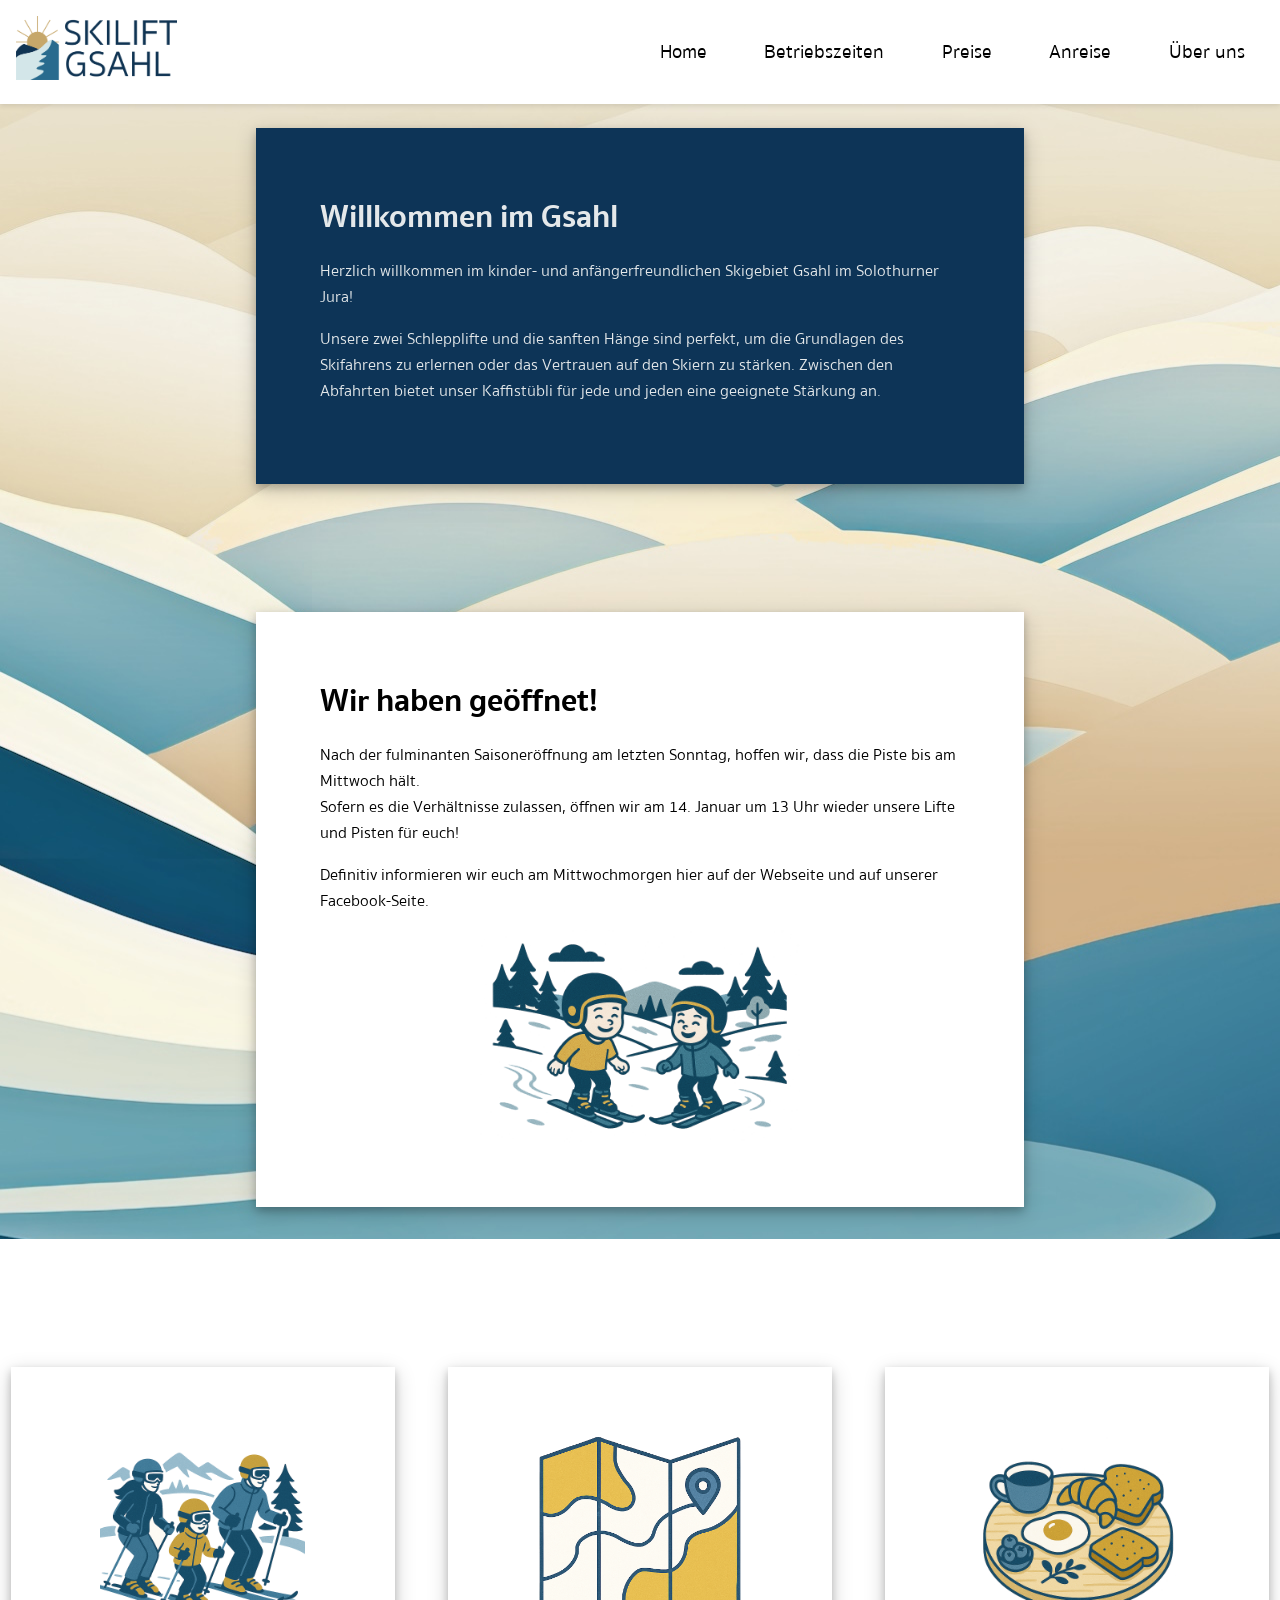
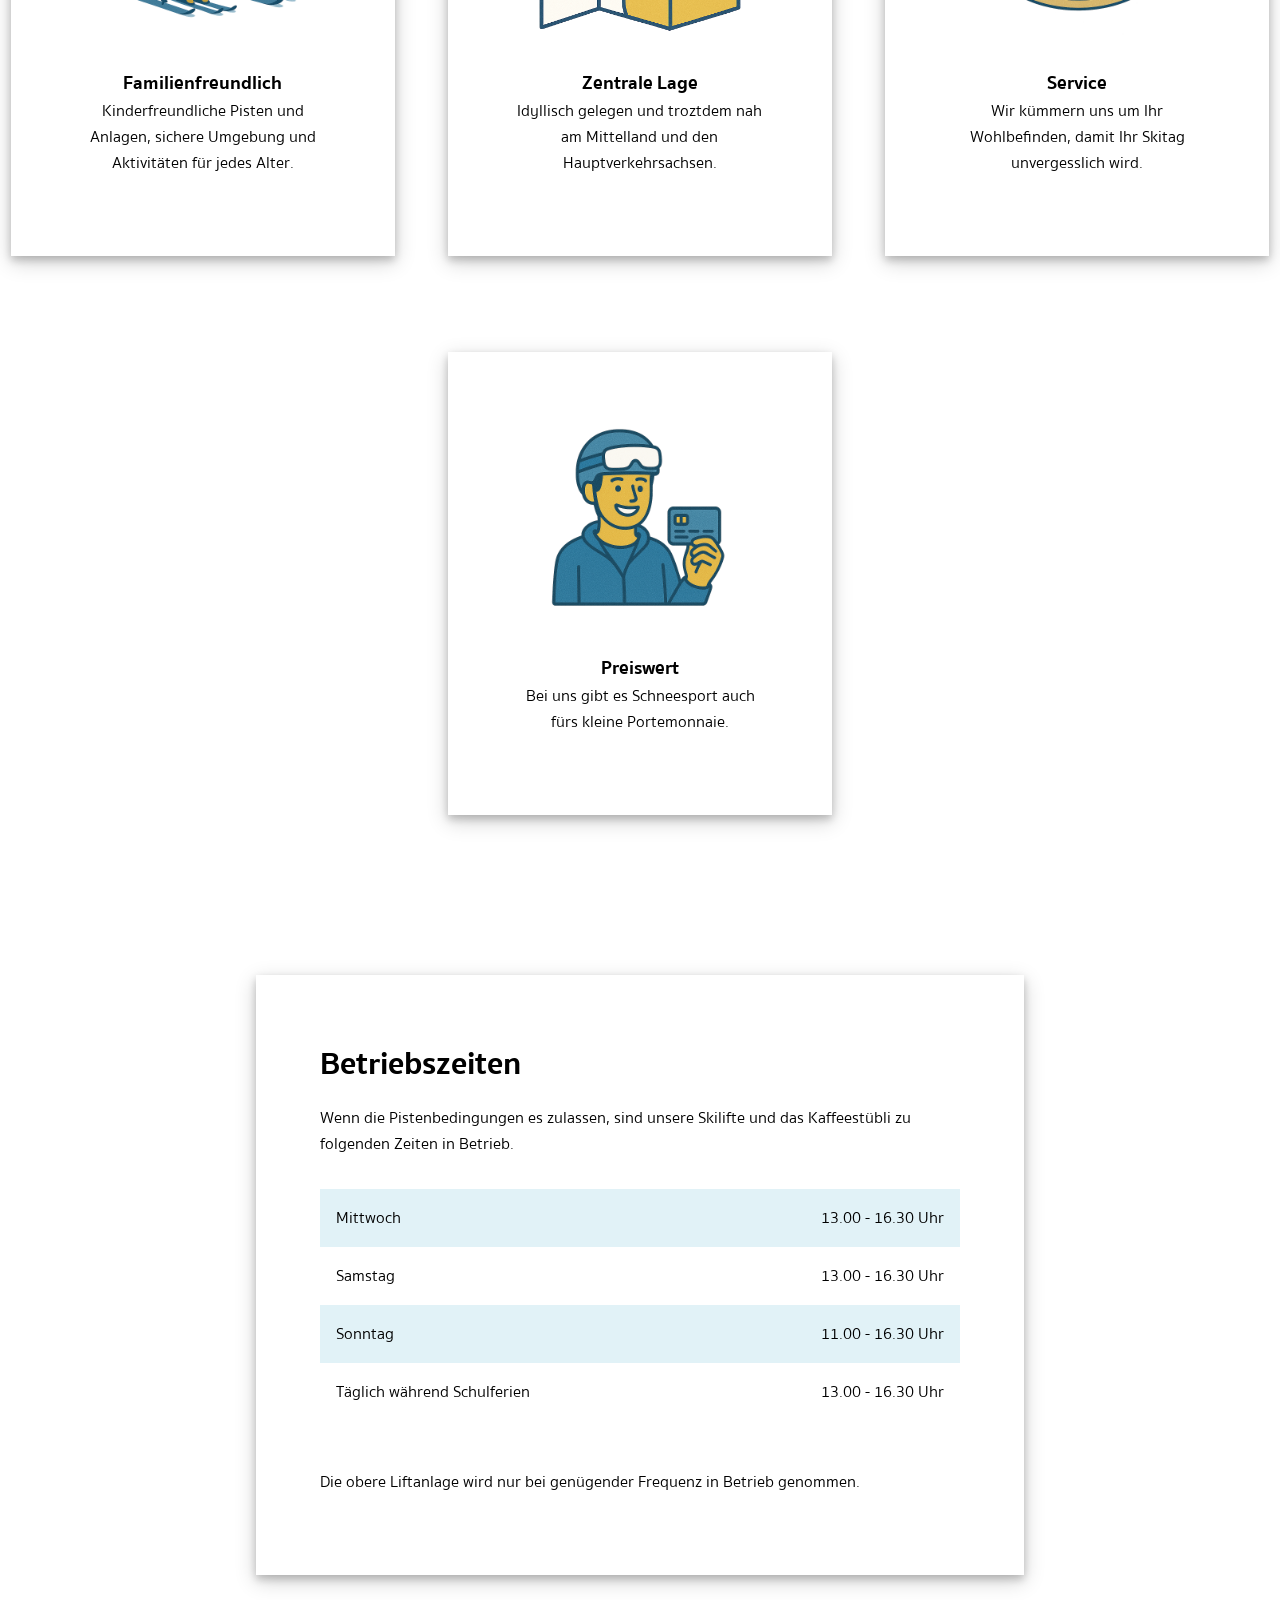
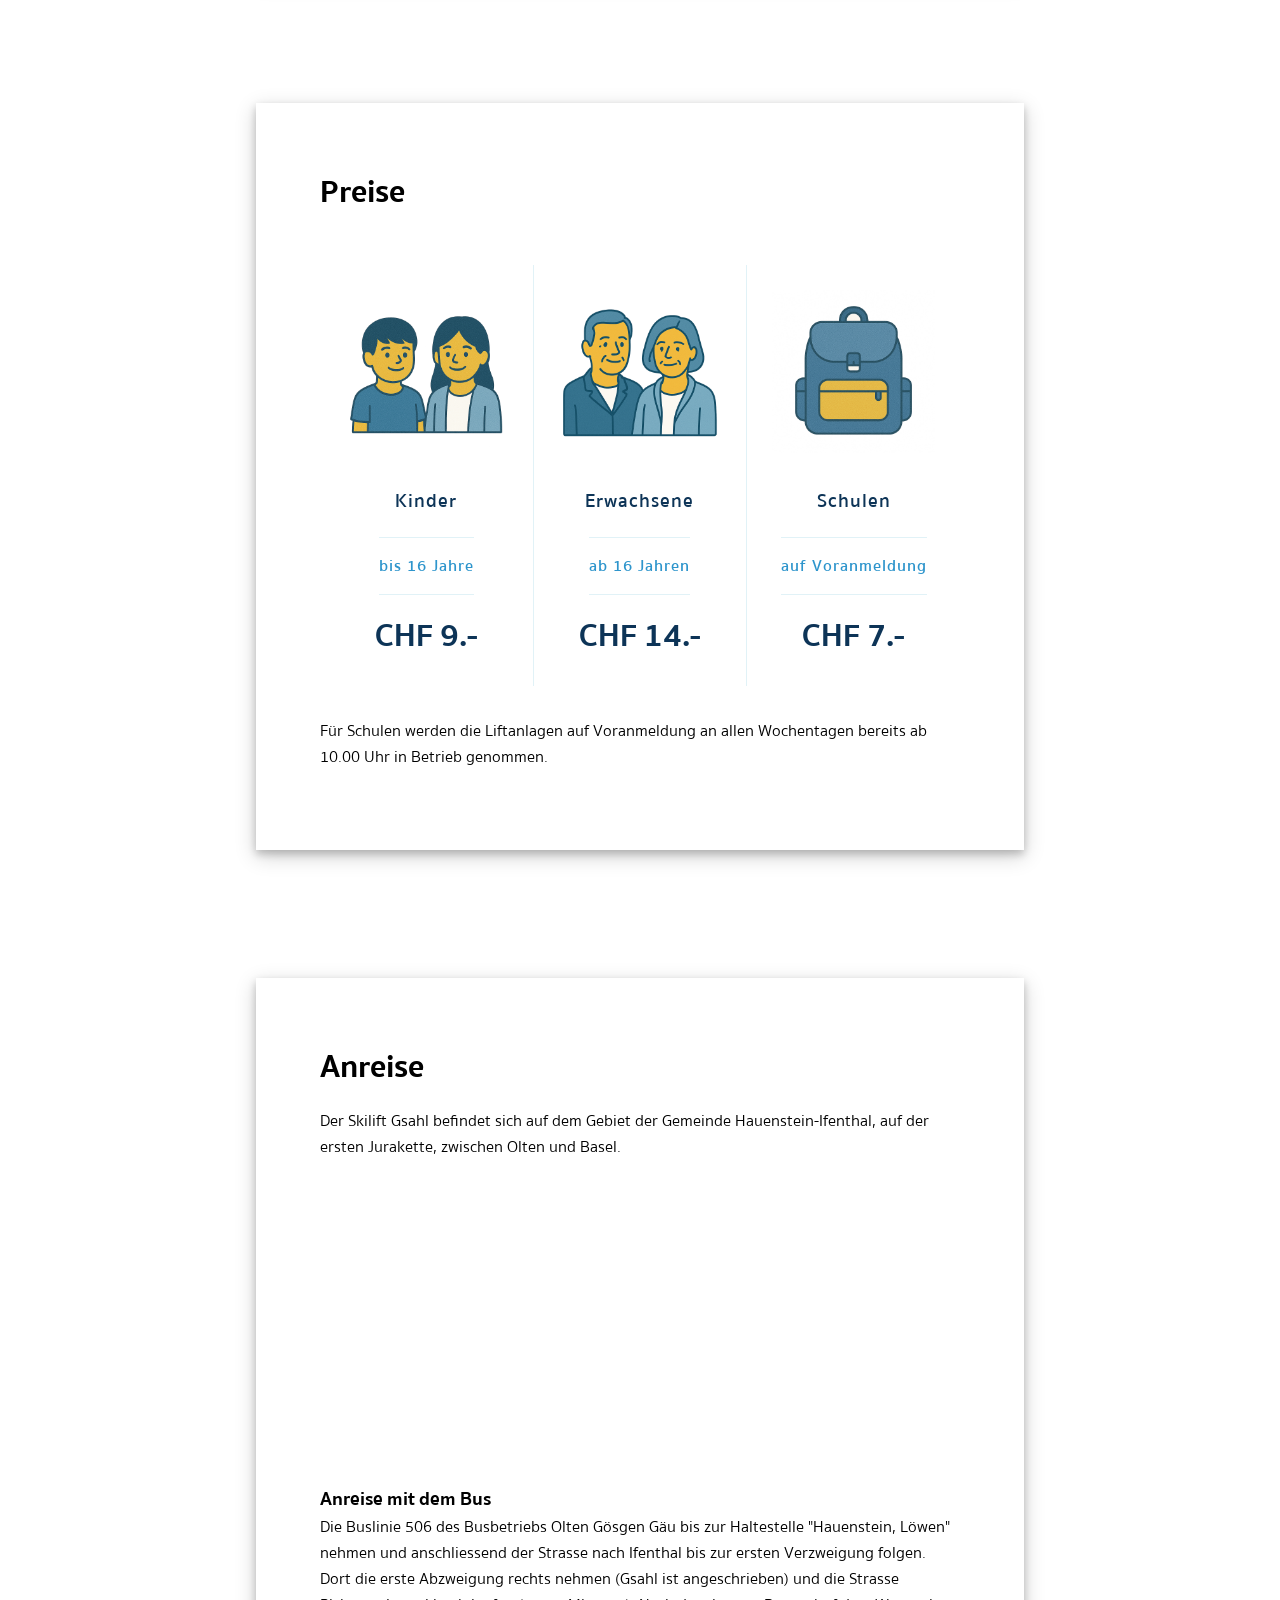
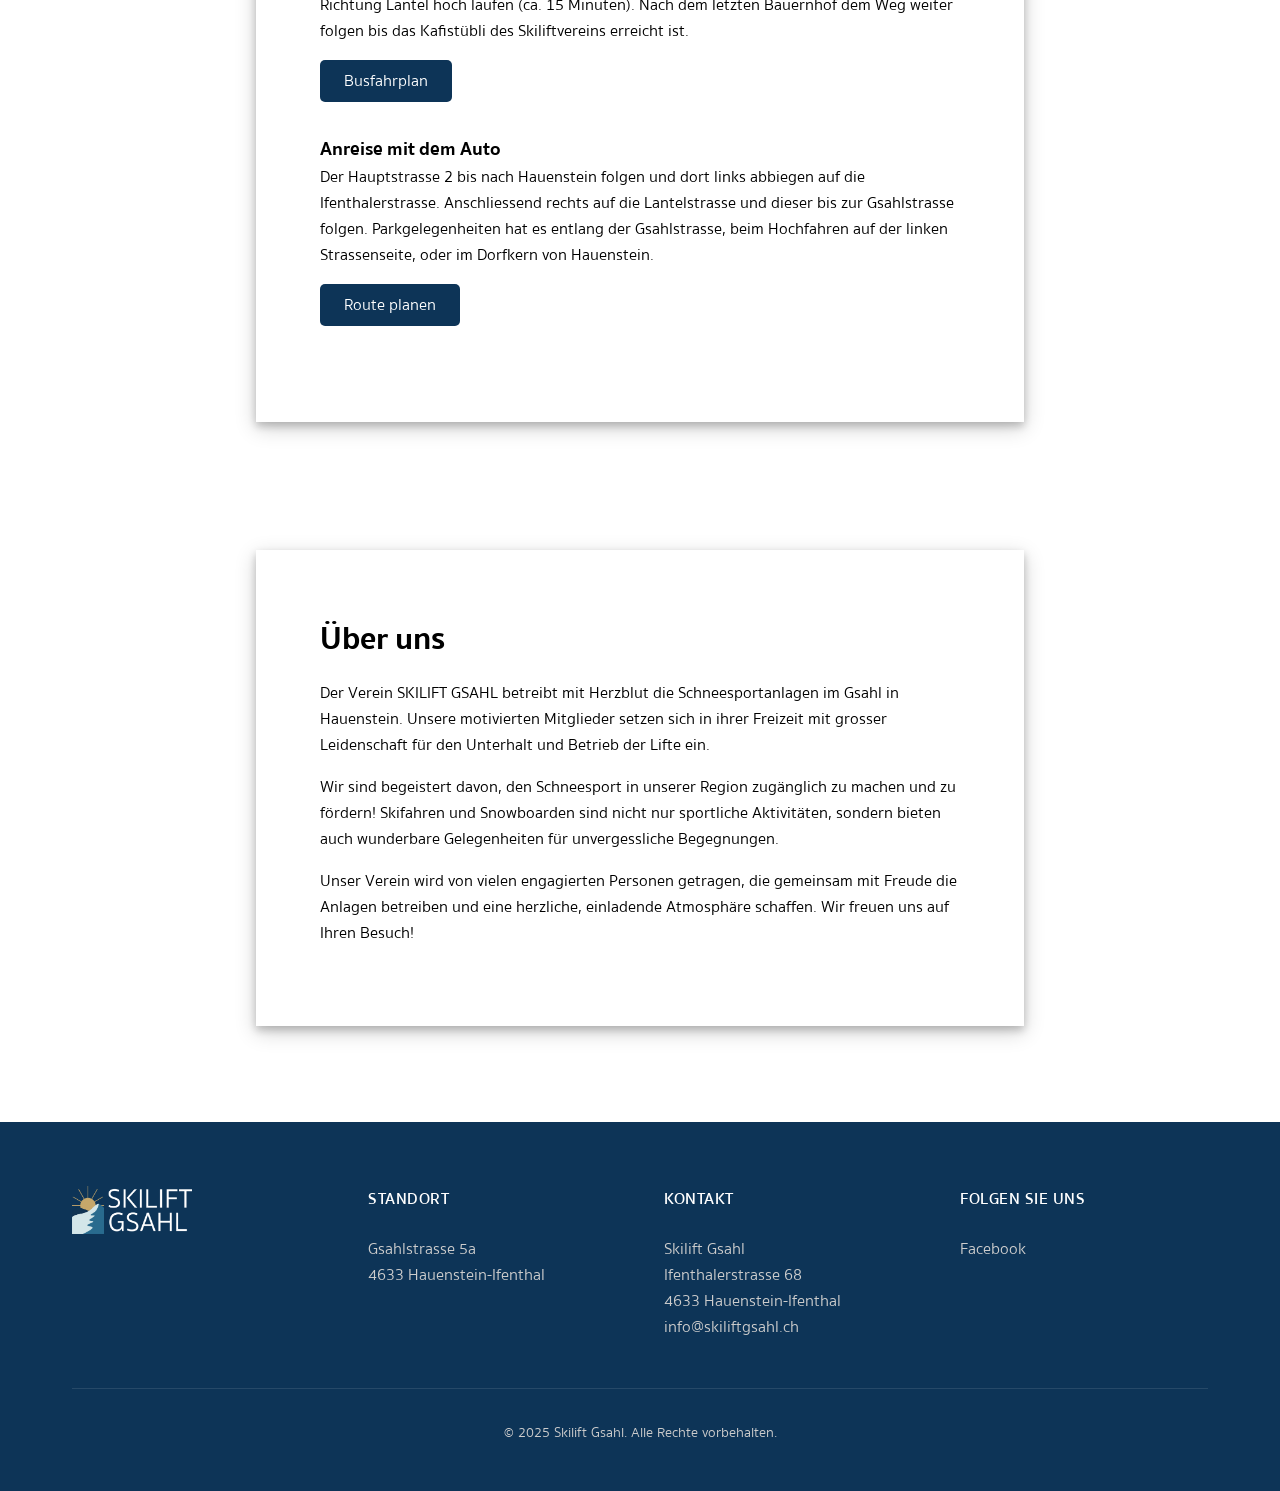
==== index.html @ c25189d0 "Geöffnet am 14.1.2026" ====
<!DOCTYPE html>
<html lang="de">

<head>
    <title>Skilift Gsahl Hauenstein-Ifenthal</title>
    <meta name="description"
        content="Familienfreundliches Skigebiet Skilift Gsahl: Winterspass in der Nähe von Mittelland und Olten. Pisten für Gross & Klein.">
    <meta charset="UTF-8">
    <meta name="viewport" content="width=device-width, initial-scale=1">
    <link rel="stylesheet" href="css/styles.css">
    <link rel="stylesheet" href="font/sukhumvitset/stylesheet.css">

    <link rel="apple-touch-icon" sizes="180x180" href="img/apple-touch-icon.png">
    <link rel="icon" type="image/png" sizes="32x32" href="img/favicon-32x32.png">
    <link rel="icon" type="image/png" sizes="16x16" href="img/favicon-16x16.png">
    <link rel="manifest" href="site.webmanifest">

    <link rel="canonical" href="https://skiliftgsahl.ch">
</head>

<body>

    <nav class="navigation">
        <div class="nav-logo">
            <a href="#" title="Skilift Gsahl">
                <img src="img/logo-skilift.png" class="logo" alt="Logo des Skilift Gsahl">
            </a>
        </div>
        <div class="nav-links">
            <input id="nav-toggle-input" type="checkbox">
            <label for="nav-toggle-input">☰</label>
            <ul>
                <li><a href="#">Home</a></li>
                <li><a href="#betriebszeiten">Betriebszeiten</a></li>
                <li><a href="#preise">Preise</a></li>
                <li><a href="#anreise">Anreise</a></li>
                <li><a href="#ueber-uns">Über uns</a></li>
            </ul>
        </div>
    </nav>

    <main>
        <section class="with-background">
            <h1 class="invisible">
                Informationen zum Betrieb der Pisten und der Schlepplifte im Gsahl, Hauenstein durch
                den Verein SKILIFT GSAHL
            </h1>
            <article class="dark">
                <header>
                    <h2 class="very-large">Willkommen im Gsahl</h2>
                    <p>
                        Herzlich willkommen im kinder- und anfängerfreundlichen Skigebiet Gsahl im Solothurner Jura!
                    </p>
                    <p>
                        Unsere zwei Schlepplifte und die sanften Hänge sind perfekt, um die Grundlagen des
                        Skifahrens zu erlernen oder das Vertrauen auf den Skiern zu stärken. Zwischen den Abfahrten
                        bietet unser Kaffistübli für jede und jeden eine geeignete Stärkung an.
                    </p>
                </header>
            </article>

            <article>
                <header>
                    <h2>Wir haben geöffnet!</h2>
                    <p>
                        Nach der fulminanten Saisoneröffnung am letzten Sonntag, hoffen wir, dass die Piste bis am
                        Mittwoch hält. <br />
                        Sofern es die Verhältnisse zulassen, öffnen wir am 14. Januar um 13 Uhr wieder unsere Lifte und
                        Pisten für euch!
                    </p>
                    <p>
                        Definitiv informieren wir euch am Mittwochmorgen hier auf der Webseite und auf unserer
                        Facebook-Seite.
                    </p>
                </header>
                <img class="default-image" src="img/snow-full.png" alt="Es hat zu wenig Schnee">
            </article>

        </section>
        <section class="section-card">
            <h2 class="invisible">Unsere Vorzüge</h2>

            <article class="article-card">
                <header>
                    <img class="card-image" src="img/family.png" alt="Familie in Skiausrüstung">
                    <h3>Familienfreundlich</h3>
                    <p>
                        Kinderfreundliche Pisten und Anlagen, sichere Umgebung und Aktivitäten für jedes Alter.
                    </p>
                </header>
            </article>

            <article class="article-card">
                <header>
                    <img class="card-image" src="img/location.png" alt="Eine abstrakte Karte">
                    <h3>Zentrale Lage</h3>
                    <p>
                        Idyllisch gelegen und troztdem nah am Mittelland und den Hauptverkehrsachsen.
                    </p>
                </header>
            </article>

            <article class="article-card">
                <header>
                    <img class="card-image" src="img/service.png" alt="Eine Zwischenmahlzeit">
                    <h3>Service</h3>
                    <p>
                        Wir kümmern uns um Ihr Wohlbefinden, damit Ihr Skitag unvergesslich wird.
                    </p>
                </header>
            </article>

            <article class="article-card">
                <header>
                    <img class="card-image" src="img/affordable.png" alt="Person mit einer Krditkarte">
                    <h3>Preiswert</h3>
                    <p>
                        Bei uns gibt es Schneesport auch fürs kleine Portemonnaie.
                    </p>
                </header>
            </article>

        </section>
        <section>
            <h2 class="invisible">Informationen für Gäste</h2>
            <article id="betriebszeiten">
                <header>
                    <h2>Betriebszeiten</h2>
                    <p>
                        Wenn die Pistenbedingungen es zulassen, sind unsere Skilifte und das Kaffeestübli zu folgenden
                        Zeiten in Betrieb.
                    </p>
                </header>
                <table>
                    <tbody>
                        <tr>
                            <td>Mittwoch</td>
                            <td>13.00 - 16.30 Uhr</td>
                        </tr>
                        <tr>
                            <td>Samstag</td>
                            <td>13.00 - 16.30 Uhr</td>
                        </tr>
                        <tr>
                            <td>Sonntag</td>
                            <td>11.00 - 16.30 Uhr</td>
                        </tr>
                        <tr>
                            <td>Täglich während Schulferien</td>
                            <td>13.00 - 16.30 Uhr</td>
                        </tr>
                    </tbody>
                </table>
                <p>
                    Die obere Liftanlage wird nur bei genügender Frequenz in Betrieb genommen.
                </p>
            </article>

            <article id="preise">
                <header>
                    <h2>Preise</h2>
                </header>
                <div class="pricing-table">

                    <div class="pricing-plan">
                        <img src="img/children.png" alt="Kinder" class="pricing-img">
                        <h3 class="pricing-header">Kinder</h3>
                        <span class="pricing-features">bis 16 Jahre</span>
                        <span class="pricing-price">CHF 9.-</span>
                    </div>

                    <div class="pricing-plan">
                        <img src="img/adults.png" alt="Erwachsene" class="pricing-img">
                        <h3 class="pricing-header">Erwachsene</h3>
                        <span class="pricing-features">ab 16 Jahren</span>
                        <span class="pricing-price">CHF 14.-</span>
                    </div>


                    <div class="pricing-plan">
                        <img src="img/school.png" alt="Eine Schultasche" class="pricing-img">
                        <h3 class="pricing-header">Schulen</h3>
                        <span class="pricing-features">auf Voranmeldung</span>
                        <span class="pricing-price">CHF 7.-</span>
                    </div>

                </div>

                <p>
                    Für Schulen werden die Liftanlagen auf Voranmeldung an allen Wochentagen bereits ab 10.00 Uhr in
                    Betrieb genommen.
                </p>

            </article>

            <article id="anreise">
                <header>
                    <h2>Anreise</h2>
                </header>
                <p>
                    Der Skilift Gsahl befindet sich auf dem Gebiet der Gemeinde Hauenstein-Ifenthal, auf der ersten
                    Jurakette, zwischen Olten und Basel.
                </p>
                <iframe
                    src="https://map.geo.admin.ch/embed.html?topic=swisstopo&amp;lang=de&amp;bgLayer=voidLayer&amp;zoom=10.966222982778431&amp;layers=ch.swisstopo.landeskarte-farbe-10,ch.swisstopo.landeskarte-grau-10,ch.swisstopo.pixelkarte-farbe-pk25.noscale,ch.swisstopo.pixelkarte-farbe-pk50.noscale,ch.swisstopo.pixelkarte-farbe-pk100.noscale,ch.swisstopo.pixelkarte-farbe-pk200.noscale,ch.swisstopo.pixelkarte-farbe-pk500.noscale,ch.swisstopo.pixelkarte-farbe-pk1000.noscale,KML%7C%7Chttps:%2F%2Fpublic.geo.admin.ch%2Fapi%2Fkml%2Ffiles%2Fp3KKn5O-TVqMNj5zvmGKLA&amp;layers_visibility=true,false,false,false,false,false,false,false,true&amp;catalogNodes=1396,1397&amp;E=2631636.92&amp;N=1247628.74"
                    class="map">
                </iframe>
                <h3>Anreise mit dem Bus</h3>
                <p>
                    Die Buslinie 506 des Busbetriebs Olten Gösgen Gäu bis zur Haltestelle "Hauenstein, Löwen" nehmen und
                    anschliessend der Strasse nach Ifenthal bis zur ersten Verzweigung folgen. Dort die erste Abzweigung
                    rechts nehmen (Gsahl ist angeschrieben) und die Strasse Richtung Lantel hoch laufen (ca. 15
                    Minuten). Nach dem letzten Bauernhof dem Weg weiter folgen bis das Kafistübli des Skiliftvereins
                    erreicht ist.
                </p>
                <a href="https://www.sbb.ch/de/kaufen/pages/fahrplan/fahrplan.xhtml?nach=4633+Hauenstein-Ifenthal+Gsahlstrasse+4"
                    class="button-link" target="_blank">
                    Busfahrplan
                </a>

                <h3>Anreise mit dem Auto </h3>
                <p>
                    Der Hauptstrasse 2 bis nach Hauenstein folgen und dort links abbiegen auf die Ifenthalerstrasse.
                    Anschliessend rechts auf die Lantelstrasse und dieser bis zur Gsahlstrasse folgen. Parkgelegenheiten
                    hat es entlang der Gsahlstrasse, beim Hochfahren auf der linken Strassenseite, oder im Dorfkern von
                    Hauenstein.
                </p>
                <a href="https://maps.app.goo.gl/jgj77Mjk9SDiYw5w7" class="button-link" target="_blank">
                    Route planen
                </a>
            </article>

            <article id="ueber-uns">
                <header>
                    <h2>Über uns</h2>
                </header>
                <p>
                    Der Verein SKILIFT GSAHL betreibt mit Herzblut die Schneesportanlagen im Gsahl in Hauenstein.
                    Unsere motivierten Mitglieder setzen sich in ihrer Freizeit mit grosser Leidenschaft für den
                    Unterhalt und Betrieb der Lifte ein.
                </p>
                <p>
                    Wir sind begeistert davon, den Schneesport in unserer Region zugänglich zu machen und zu fördern!
                    Skifahren und Snowboarden sind nicht nur sportliche Aktivitäten, sondern bieten auch wunderbare
                    Gelegenheiten für unvergessliche Begegnungen.
                </p>
                <p>
                    Unser Verein wird von vielen engagierten Personen getragen, die gemeinsam mit Freude die Anlagen
                    betreiben und eine herzliche, einladende Atmosphäre schaffen. Wir freuen uns auf Ihren Besuch!
                </p>
            </article>
        </section>
    </main>

    <footer>
        <div class="footer-container">
            <div class="footer-top">
                <div class="footer-column">
                    <img src="img/logo-skilift-white.png" class="footer-logo" alt="Logo Skilift Gsahl">
                </div>
                <div class="footer-column">
                    <h3>Standort</h3>
                    <p>
                        Gsahlstrasse 5a<br />
                        4633 Hauenstein-Ifenthal
                    </p>
                </div>
                <div class="footer-column">
                    <h3>Kontakt</h3>
                    <p>
                        Skilift Gsahl<br />
                        Ifenthalerstrasse 68<br />
                        4633 Hauenstein-Ifenthal<br />
                        <a href="mailto:info@skiliftgsahl.ch">info@skiliftgsahl.ch</a>
                    </p>
                </div>
                <div class="footer-column">
                    <h3>Folgen Sie uns</h3>
                    <p>
                        <a href="https://www.facebook.com/skilift.gsahl" target="_blank" rel="noopener">Facebook</a>
                    </p>
                </div>
            </div>
            <div class="footer-bottom">
                <p>&copy; 2025 Skilift Gsahl. Alle Rechte vorbehalten.</p>
            </div>
        </div>
    </footer>

</body>

</html>
---- css/styles.css ----
* {
  margin: 0;
  padding: 0;
  box-sizing: border-box;
}

body {
  font-family: "Sukhumvit Set", Verdana, sans-serif;
}

.content {
  max-width: 1000px;
  margin: 0 auto;
  padding: 2em;
  text-align: center;
}

h2 {
  font-size: 2em;
  padding-bottom: 0.5em;
}

p {
  padding-bottom: 1em;
}

.invisible {
  display: none;
}

.default-image {
  display: block;
  margin-left: auto;
  margin-right: auto;
  width: 50%;
}

.card-image {
  display: block;
  margin-left: auto;
  margin-right: auto;
  width: 80%;
  padding-bottom: 2em;
}

.button-link {
  display: inline-block;
  padding: 0.5em 1.5em;
  margin-bottom: 2em;
  background-color: #0d3457;
  color: #fff;
  text-decoration: none;
  text-align: center;
  border: none;
  border-radius: 5px;
  cursor: pointer;
}

.button-link:hover {
  background-color: #2e95cc;
}

.map {
  width: 100%;
  height: 300px;
  border: 0;
}

@media (max-width: 768px) {
  .default-image {
    width: 100%;
  }

  .button-link {
    width: 100%;
  }
}

/* Navigation */
.navigation {
  display: flex;
  align-items: center;
  justify-content: space-between;
  padding: 1em;
  background-color: white;
  color: black;
  position: fixed;
  top: 0;
  left: 0;
  width: 100%;
  z-index: 1000;
  box-shadow: 0 2px 5px rgba(0, 0, 0, 0.1);
}

.nav-logo a img {
  height: 4em;
}

.nav-links a {
  color: black;
  text-decoration: none;
}

.nav-links input[type="checkbox"] {
  display: none;
}

.nav-links label {
  display: none;
  font-size: 1.5em;
  user-select: none;
  -webkit-user-select: none;
}

.nav-links ul {
  display: flex;
  gap: 1em;
  font-size: 1.2em;
}

.nav-links li:hover {
  background-color: #d1e7ea;
  border-radius: 0.2em;
  transition: 0.3s ease;
}

.nav-links li {
  padding: 0.5em 1em;
  list-style: none;
}

@media (max-width: 768px) {
  .nav-links input[type="checkbox"]:checked~ul {
    display: block;
  }

  .nav-links label {
    display: block;
  }

  .nav-links ul {
    display: none;
    position: absolute;
    background-color: #d1e7ea;
    right: 0;
    left: 0;
    text-align: center;
    padding: 1em 0;
    margin-top: 1em;
  }

  .nav-links li:hover {
    display: inline-block;
    background-color: #2e95cc;
    transition: 0.3s ease;
  }

  .nav-links li+li {
    margin-top: 1em;
  }
}

/* Sections */
section {
  display: flex;
  flex-wrap: wrap;
  justify-content: center;
  margin-top: 6em;
  gap: 4em;
}

.section-card {
  gap: 2em;
}

.with-background {
  background-image: url("../img/background-4096.jpg");
  background-repeat: no-repeat;
  background-position: top;
}

article {
  background-color: white;
  max-width: 768px;
  margin: 0 auto;
  padding: 4em;
  margin-top: 2em;
  margin-bottom: 2em;
  font-size: 1em;
  box-shadow: 0 4px 8px 0 rgba(0, 0, 0, 0.2), 0 6px 20px 0 rgba(0, 0, 0, 0.19);
}

.article-card {
  max-width: 384px;
  min-height: 400px;
  text-align: center;
}

.dark {
  background-color: #0d3457;
  color: #e4e8ea;
}

@media (max-width: 1024px) {
  .with-background {
    background-image: url("../img/background-1024.jpg");
  }
}

@media (min-width: 1025px) and (max-width: 2048px) {
  .with-background {
    background-image: url("../img/background-2048.jpg");
  }
}

/* Tables */
table {
  width: 100%;
  border-collapse: collapse;
  border: none;
  margin-top: 1em;
  margin-bottom: 3em;
}

tr:nth-child(odd) {
  background-color: #e1f2f7;
}

td {
  padding: 1em;
}

td:not(:first-child),
th:not(:first-child) {
  text-align: right;
  white-space: nowrap;
}

.pricing-table {
  display: flex;
  flex-direction: column;
}

.pricing-table * {
  text-align: center;
}

.pricing-plan {
  border-bottom: 1px solid #e1f2f7;
  padding: 2em;
  margin-top: 2em;
  margin-bottom: 2em;
}

.pricing-img {
  margin-bottom: 25px;
  max-width: 100%;
  min-width: 10em;
}

.pricing-header {
  color: #0d3457;
  font-weight: 600;
  letter-spacing: 1px;
  padding-bottom: 2em;
}

.pricing-features {
  color: #2e95cc;
  font-weight: 600;
  letter-spacing: 1px;
  margin: 50px 0 25px;
  border-top: 1px solid #e1f2f7;
  border-bottom: 1px solid #e1f2f7;
  font-size: 1em;
  line-height: 1.5;
  padding: 15px 0;
}

.pricing-price {
  padding-top: 1em;
  color: #0d3457;
  display: block;
  font-size: 2em;
  font-weight: 700;
}

@media (min-width: 768px) {
  .pricing-table {
    flex-direction: row;
  }

  .pricing-plan {
    border-bottom: none;
    border-right: 1px solid #e1f2f7;
    flex-basis: 100%;
    padding: 25px 25px;
  }

  .pricing-plan:last-child {
    border-right: none;
  }
}

/* Footer */
footer {
  background-color: #0d3457;
  color: #cccccc;
  padding: 0;
  margin-top: 4em;
}

.footer-container {
  max-width: 1200px;
  margin: 0 auto;
  padding: 4em 2em 2em;
}

.footer-top {
  display: grid;
  grid-template-columns: repeat(auto-fit, minmax(200px, 1fr));
  gap: 3em;
  padding-bottom: 3em;
  border-bottom: 1px solid rgba(255, 255, 255, 0.1);
}

.footer-column h3 {
  color: #ffffff;
  font-size: 1em;
  font-weight: 600;
  margin-bottom: 1.5em;
  text-transform: uppercase;
  letter-spacing: 0.5px;
}

.footer-column p {
  list-style: none;
  padding: 0;
  margin: 0;
}

.footer-column a {
  color: #cccccc;
  text-decoration: none;
  transition: color 0.3s ease;
}

.footer-column a:hover {
  color: #ffffff;
}

.footer-logo {
  height: 3em;
  margin-bottom: 1em;
}

.footer-bottom {
  padding-top: 2em;
  text-align: center;
}

.footer-bottom p {
  margin: 0;
  font-size: 0.9em;
}

@media (max-width: 768px) {
  .footer-top {
    grid-template-columns: 1fr;
    gap: 2em;
  }

  .footer-column {
    text-align: center;
  }

  .footer-logo {
    display: block;
    margin-left: auto;
    margin-right: auto;
  }
}
---- font/sukhumvitset/stylesheet.css ----
@font-face {
    font-family: 'Sukhumvit Set';
    src: url('SukhumvitSet-Text.woff2') format('woff2'),
        url('SukhumvitSet-Text.woff') format('woff'),
        url('SukhumvitSet-Text.ttf') format('truetype'),
        url('SukhumvitSet-Text.svg#SukhumvitSet-Text') format('svg');
    font-weight: normal;
    font-style: normal;
    font-display: swap;
}

@font-face {
    font-family: 'Sukhumvit Set';
    src: url('SukhumvitSet-Thin.woff2') format('woff2'),
        url('SukhumvitSet-Thin.woff') format('woff'),
        url('SukhumvitSet-Thin.ttf') format('truetype'),
        url('SukhumvitSet-Thin.svg#SukhumvitSet-Thin') format('svg');
    font-weight: 100;
    font-style: normal;
    font-display: swap;
}

@font-face {
    font-family: 'Sukhumvit Set';
    src: url('SukhumvitSet-SemiBold.woff2') format('woff2'),
        url('SukhumvitSet-SemiBold.woff') format('woff'),
        url('SukhumvitSet-SemiBold.ttf') format('truetype'),
        url('SukhumvitSet-SemiBold.svg#SukhumvitSet-SemiBold') format('svg');
    font-weight: 600;
    font-style: normal;
    font-display: swap;
}

@font-face {
    font-family: 'Sukhumvit Set';
    src: url('SukhumvitSet-Light.woff2') format('woff2'),
        url('SukhumvitSet-Light.woff') format('woff'),
        url('SukhumvitSet-Light.ttf') format('truetype'),
        url('SukhumvitSet-Light.svg#SukhumvitSet-Light') format('svg');
    font-weight: 300;
    font-style: normal;
    font-display: swap;
}

@font-face {
    font-family: 'Sukhumvit Set';
    src: url('SukhumvitSet-Medium.woff2') format('woff2'),
        url('SukhumvitSet-Medium.woff') format('woff'),
        url('SukhumvitSet-Medium.ttf') format('truetype'),
        url('SukhumvitSet-Medium.svg#SukhumvitSet-Medium') format('svg');
    font-weight: 500;
    font-style: normal;
    font-display: swap;
}

@font-face {
    font-family: 'Sukhumvit Set';
    src: url('SukhumvitSet-Bold.woff2') format('woff2'),
        url('SukhumvitSet-Bold.woff') format('woff'),
        url('SukhumvitSet-Bold.ttf') format('truetype'),
        url('SukhumvitSet-Bold.svg#SukhumvitSet-Bold') format('svg');
    font-weight: bold;
    font-style: normal;
    font-display: swap;
}
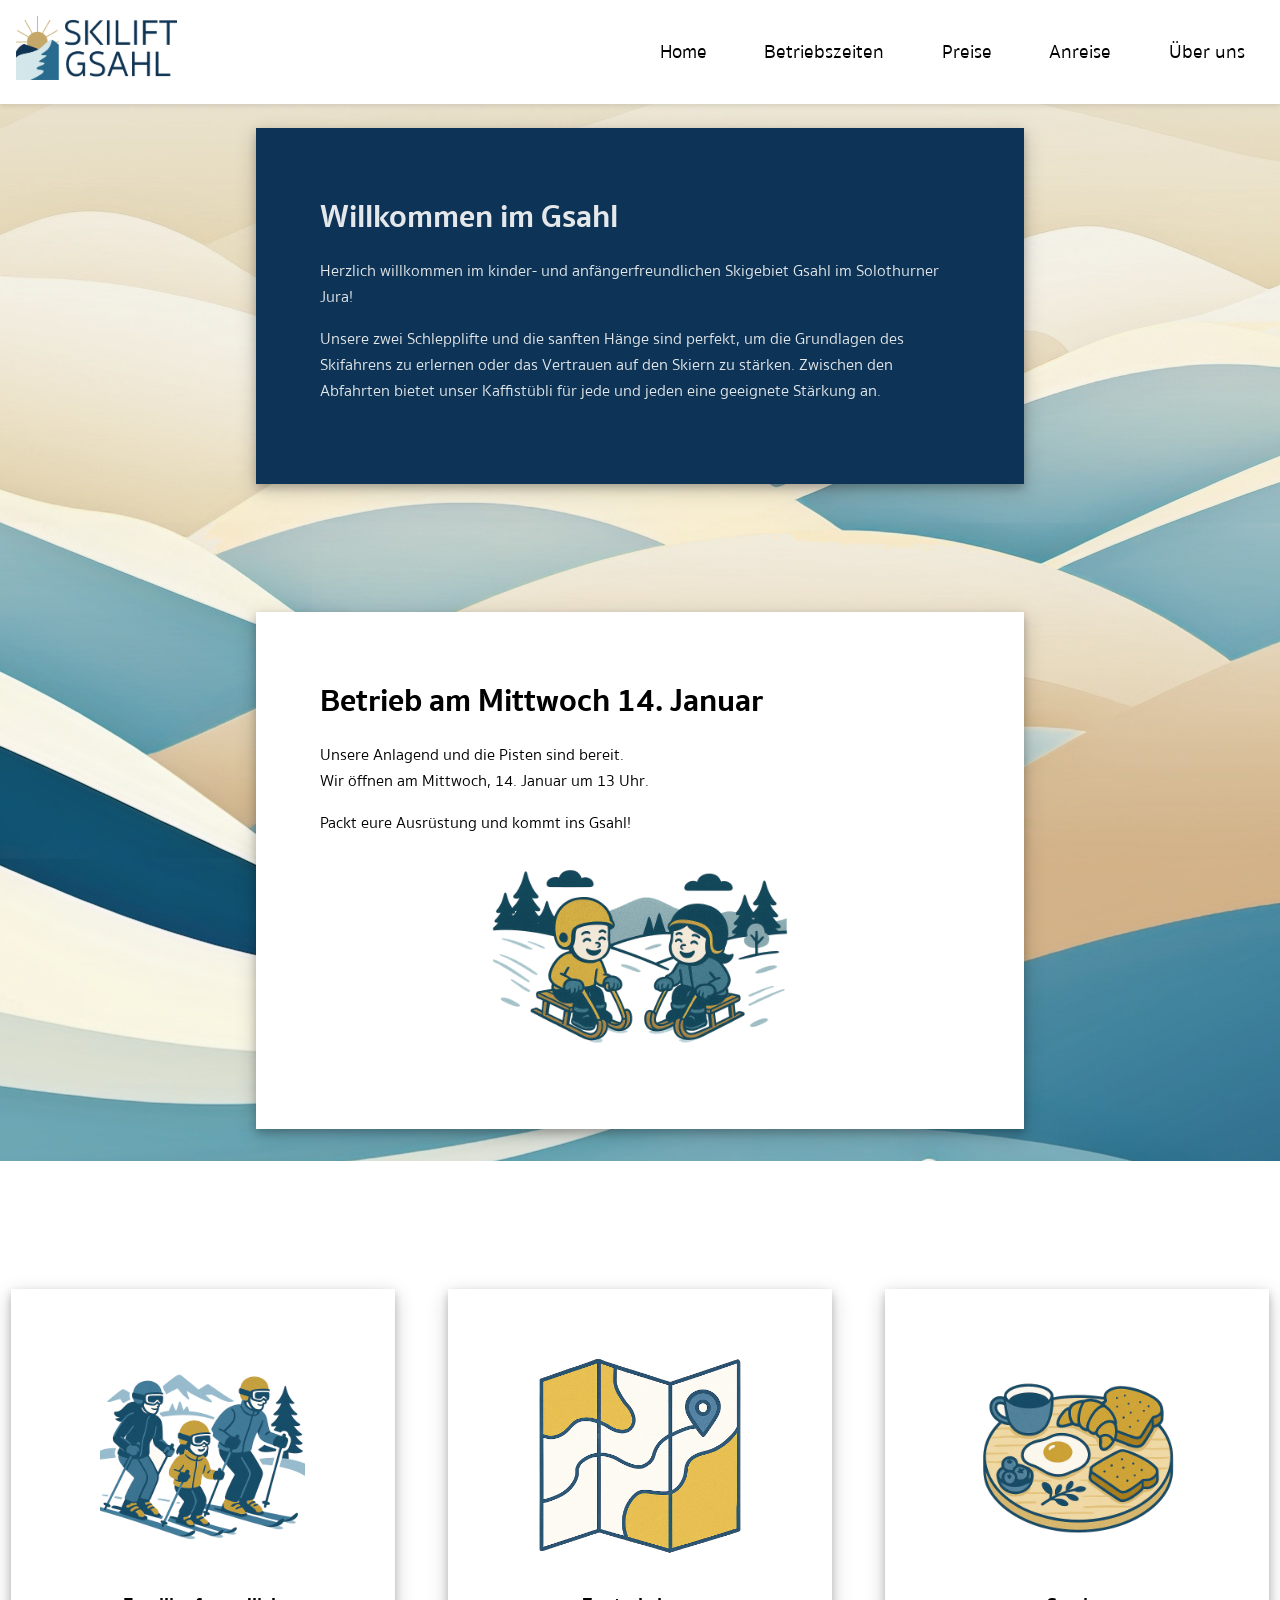
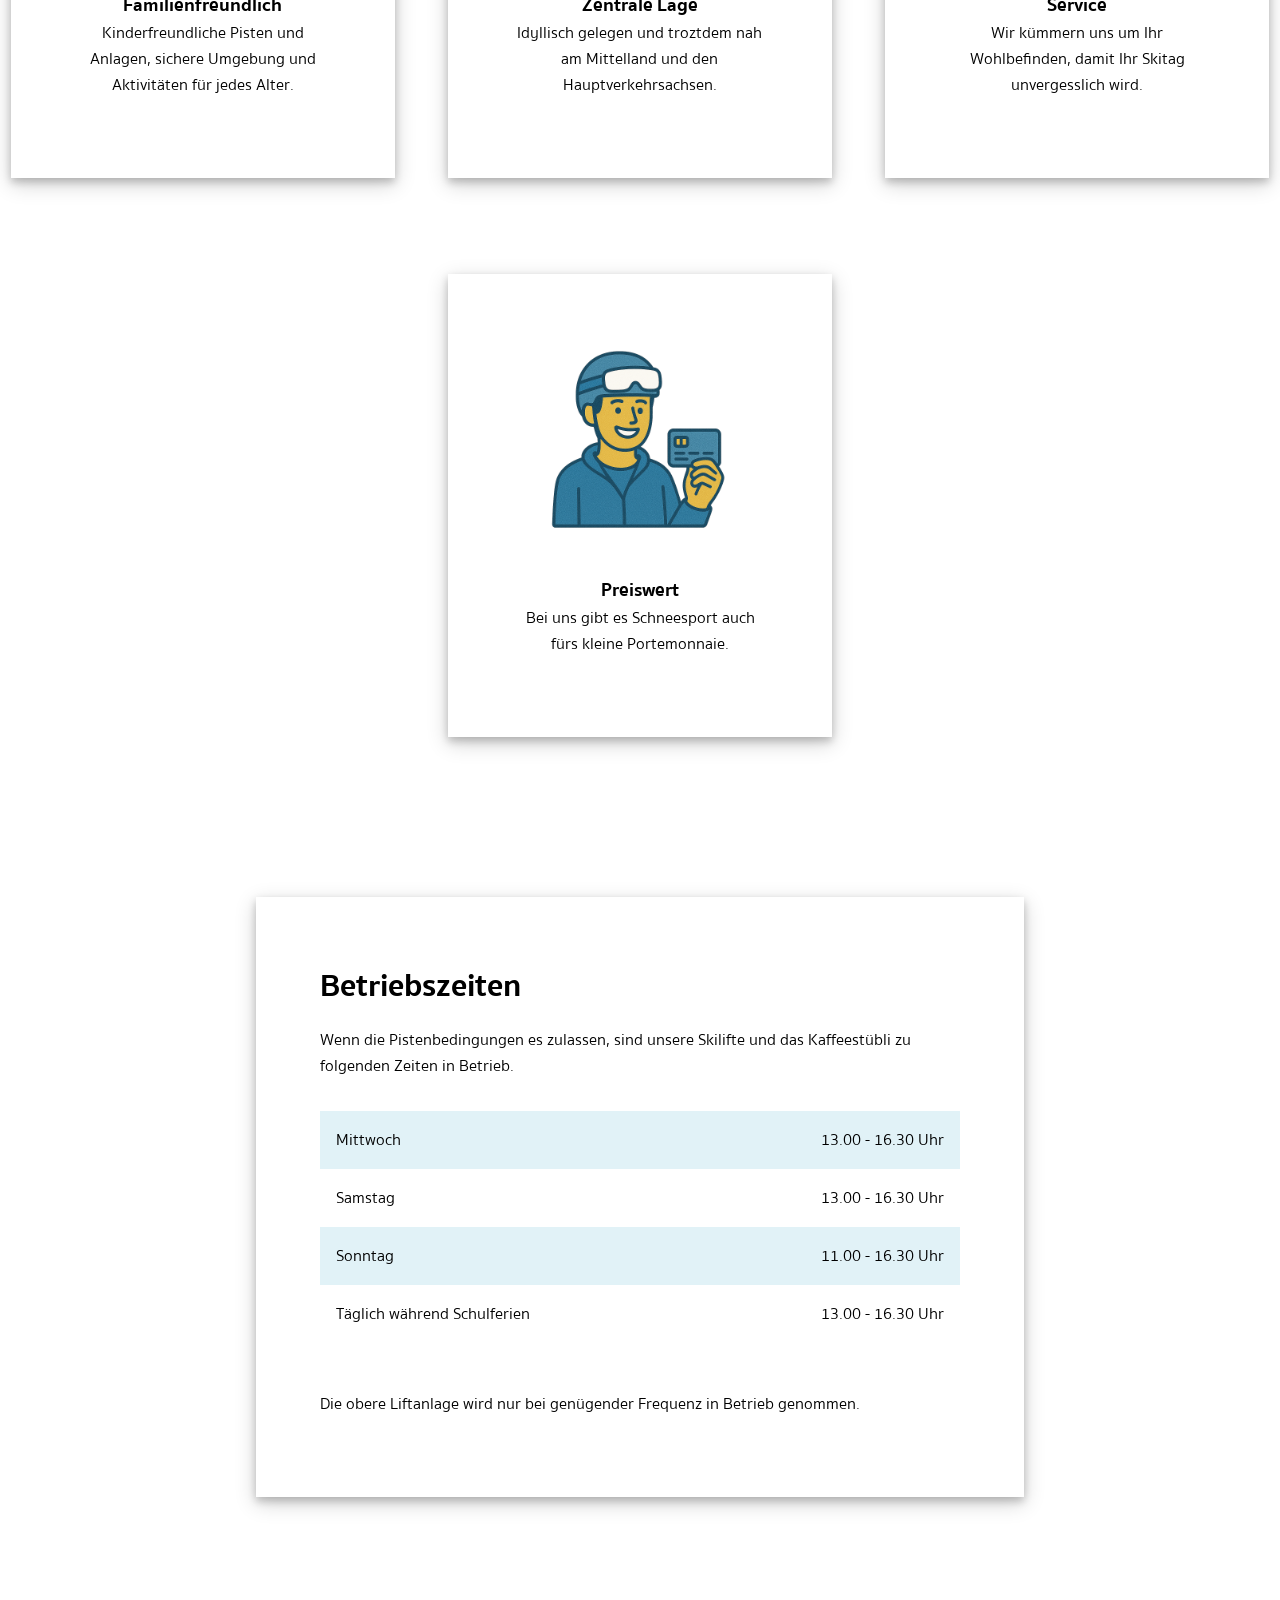
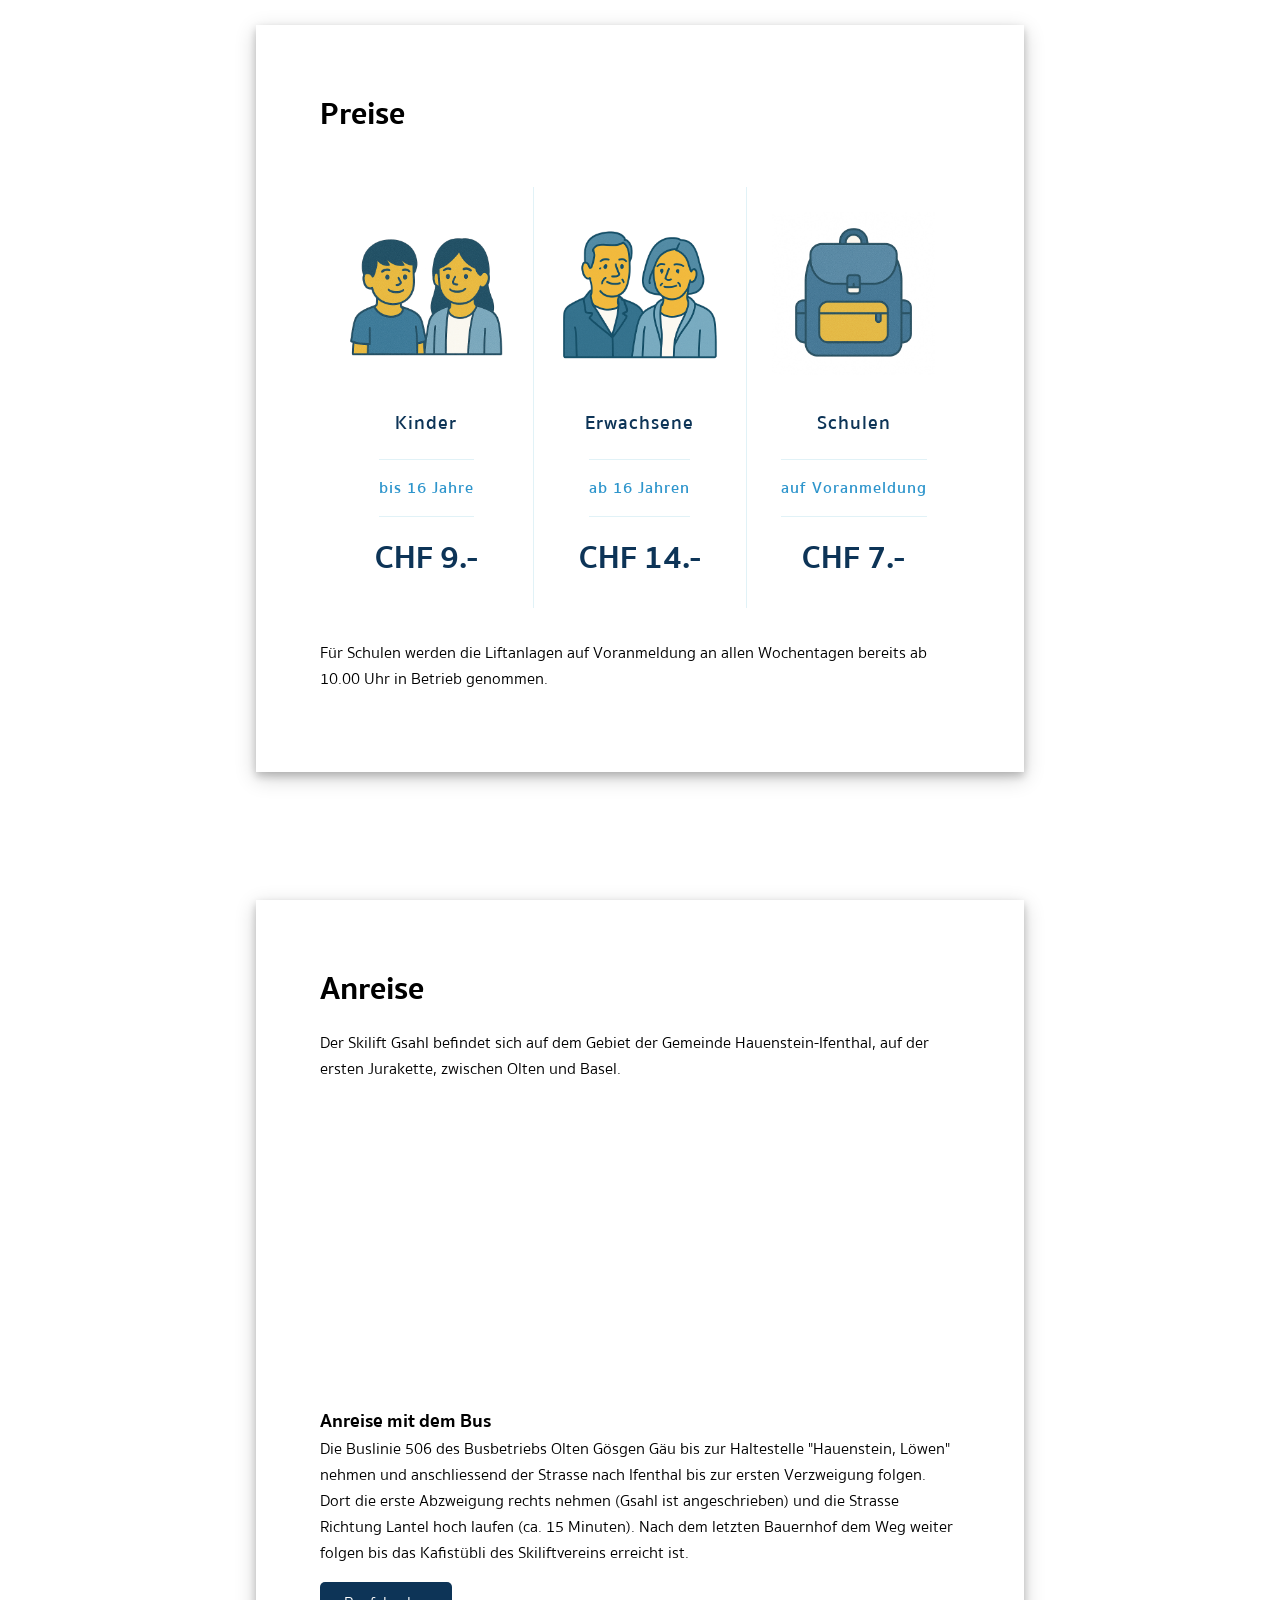
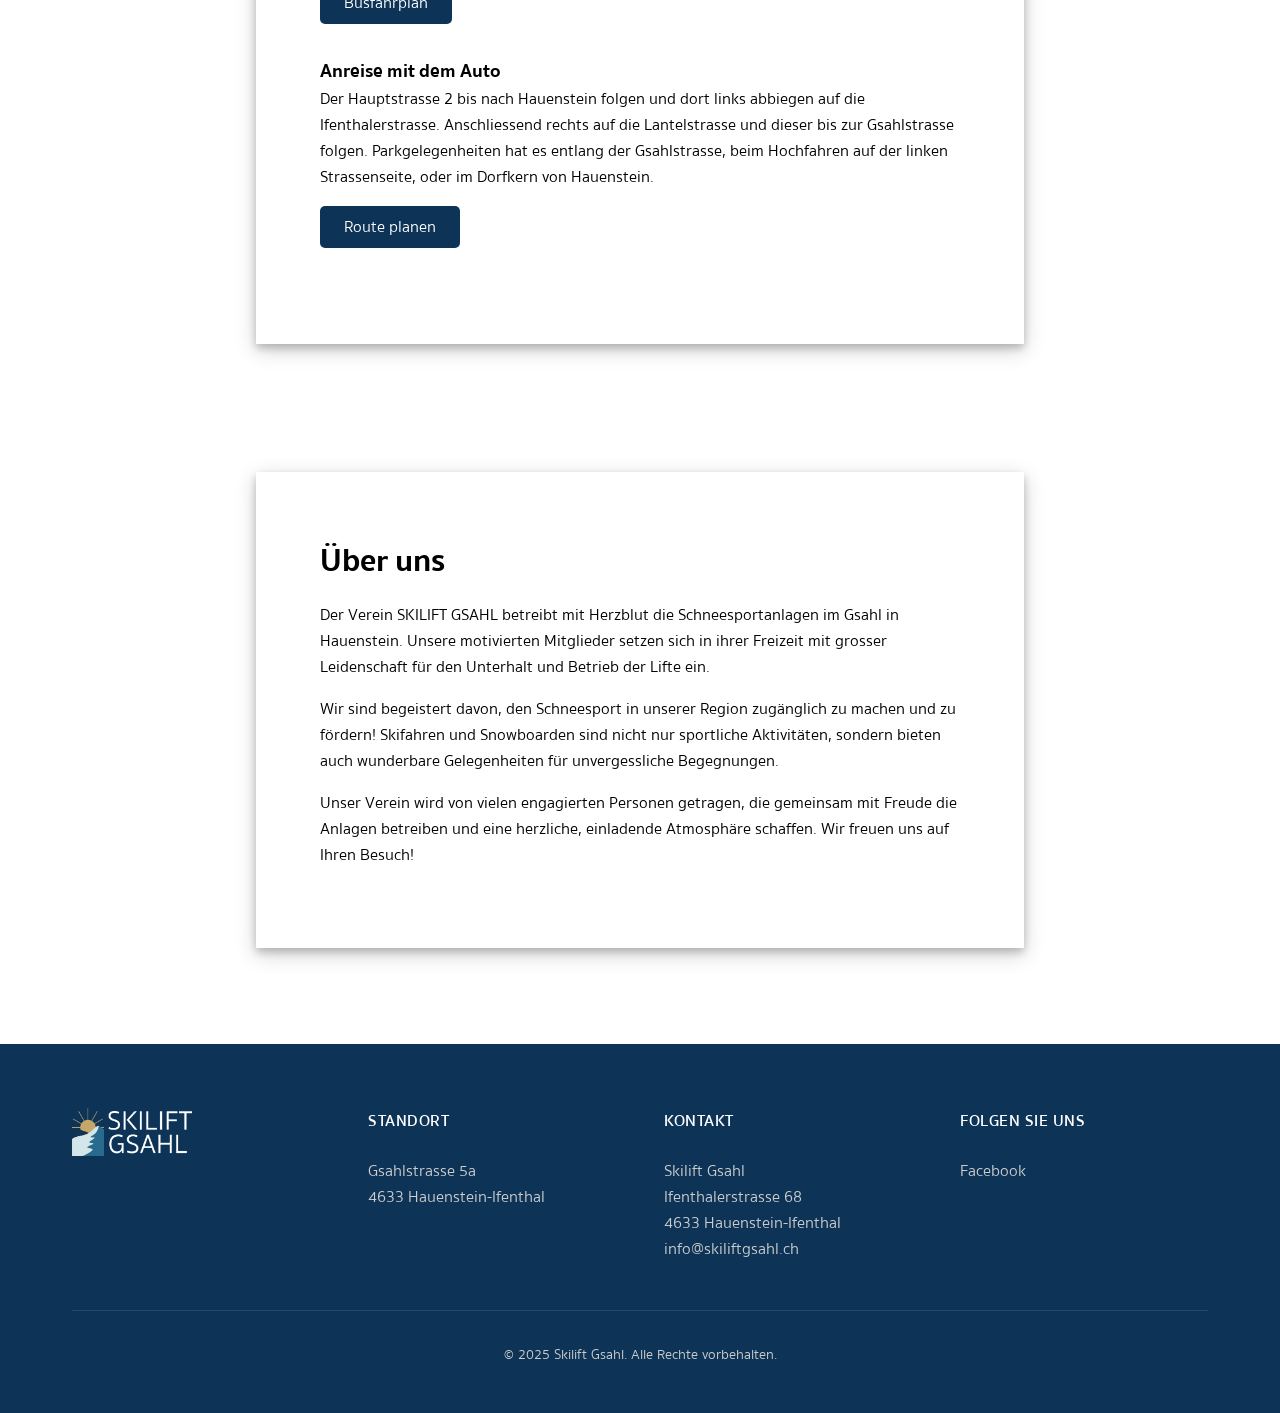
==== commit f95ac722: "Geöffnet am 14.01.2026" ====
--- a/index.html
+++ b/index.html
@@ -61,19 +61,15 @@
 
             <article>
                 <header>
-                    <h2>Wir haben geöffnet!</h2>
-                    <p>
-                        Nach der fulminanten Saisoneröffnung am letzten Sonntag, hoffen wir, dass die Piste bis am
-                        Mittwoch hält. <br />
-                        Sofern es die Verhältnisse zulassen, öffnen wir am 14. Januar um 13 Uhr wieder unsere Lifte und
-                        Pisten für euch!
-                    </p>
-                    <p>
-                        Definitiv informieren wir euch am Mittwochmorgen hier auf der Webseite und auf unserer
-                        Facebook-Seite.
-                    </p>
-                </header>
-                <img class="default-image" src="img/snow-full.png" alt="Es hat zu wenig Schnee">
+                    <h2>Betrieb am Mittwoch 14. Januar</h2>
+                    <p>
+                        Unsere Anlagend und die Pisten sind bereit. <br />Wir öffnen am Mittwoch, 14. Januar um 13 Uhr.
+                    </p>
+                     <p>
+                        Packt eure Ausrüstung und kommt ins Gsahl!
+                    </p>
+                </header>
+                <img class="default-image" src="img/snow-sledge.png" alt="Es hat zu wenig Schnee">
             </article>
 
         </section>
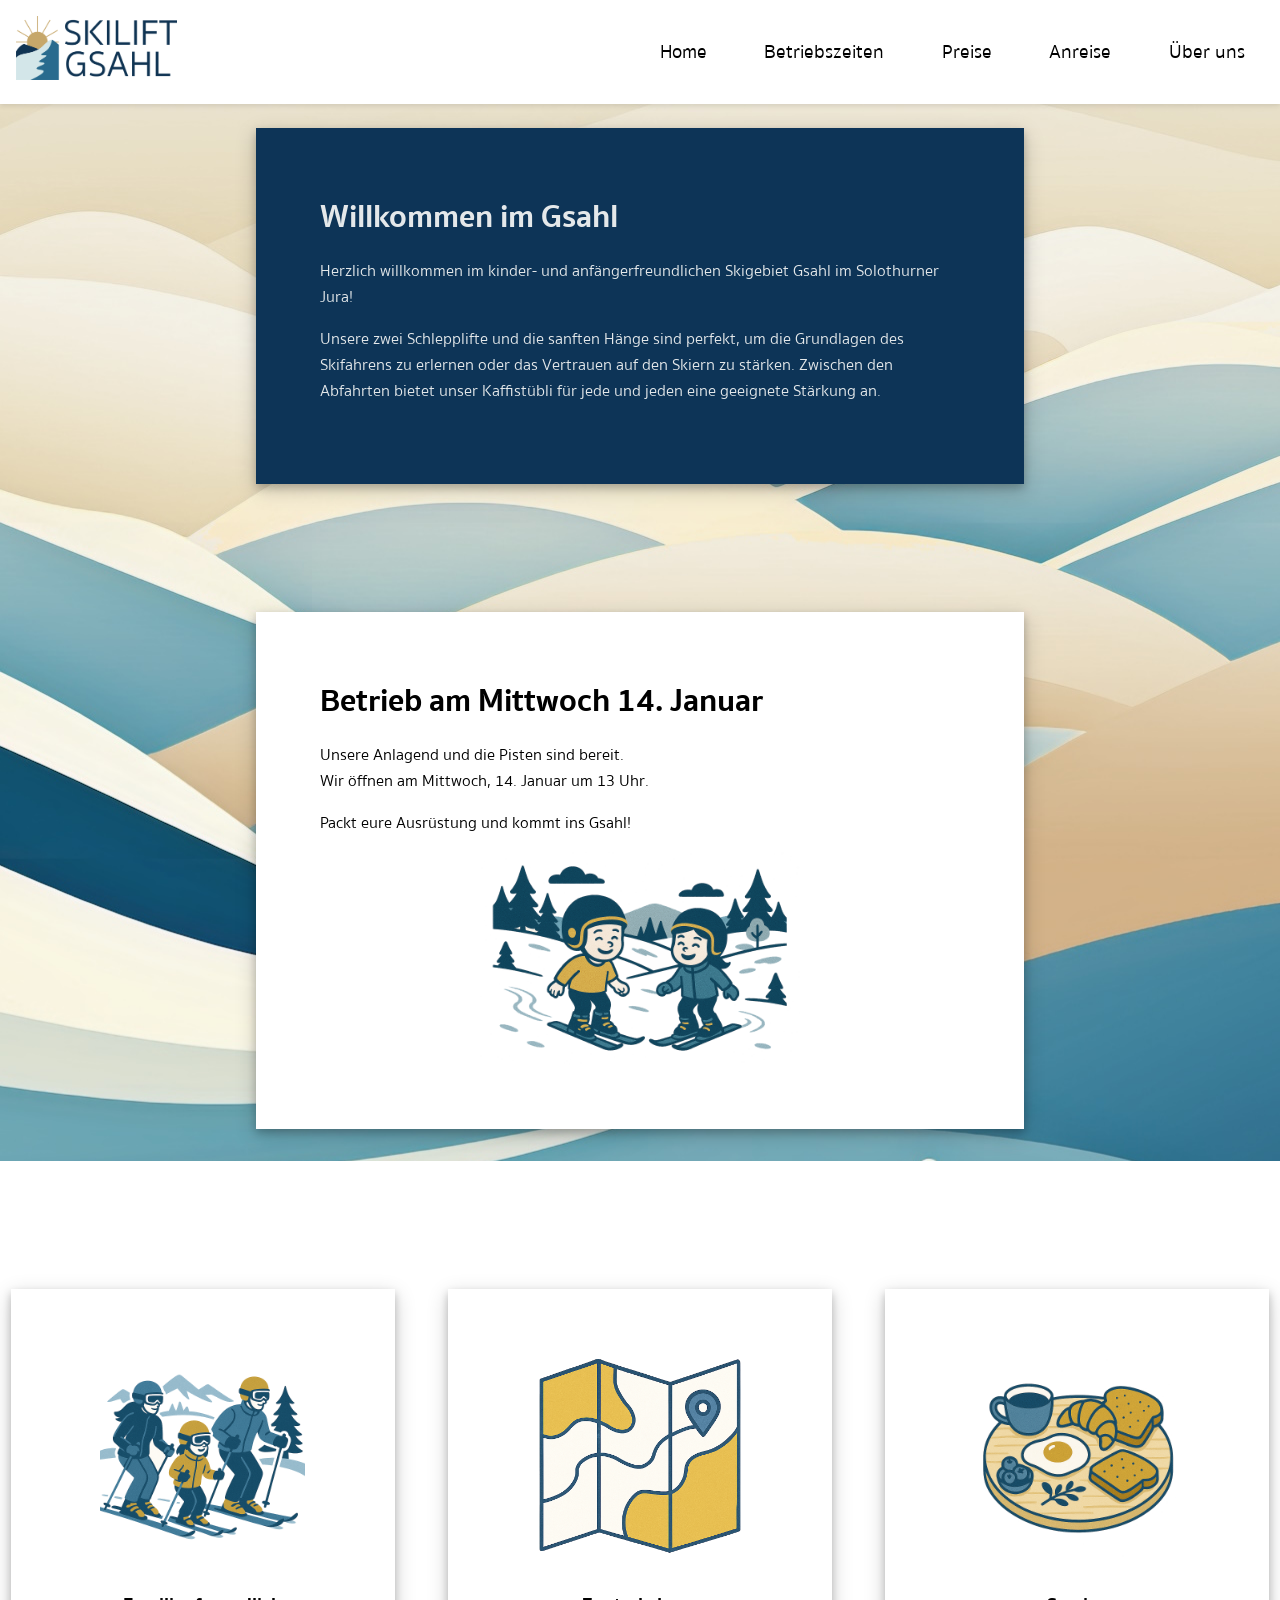
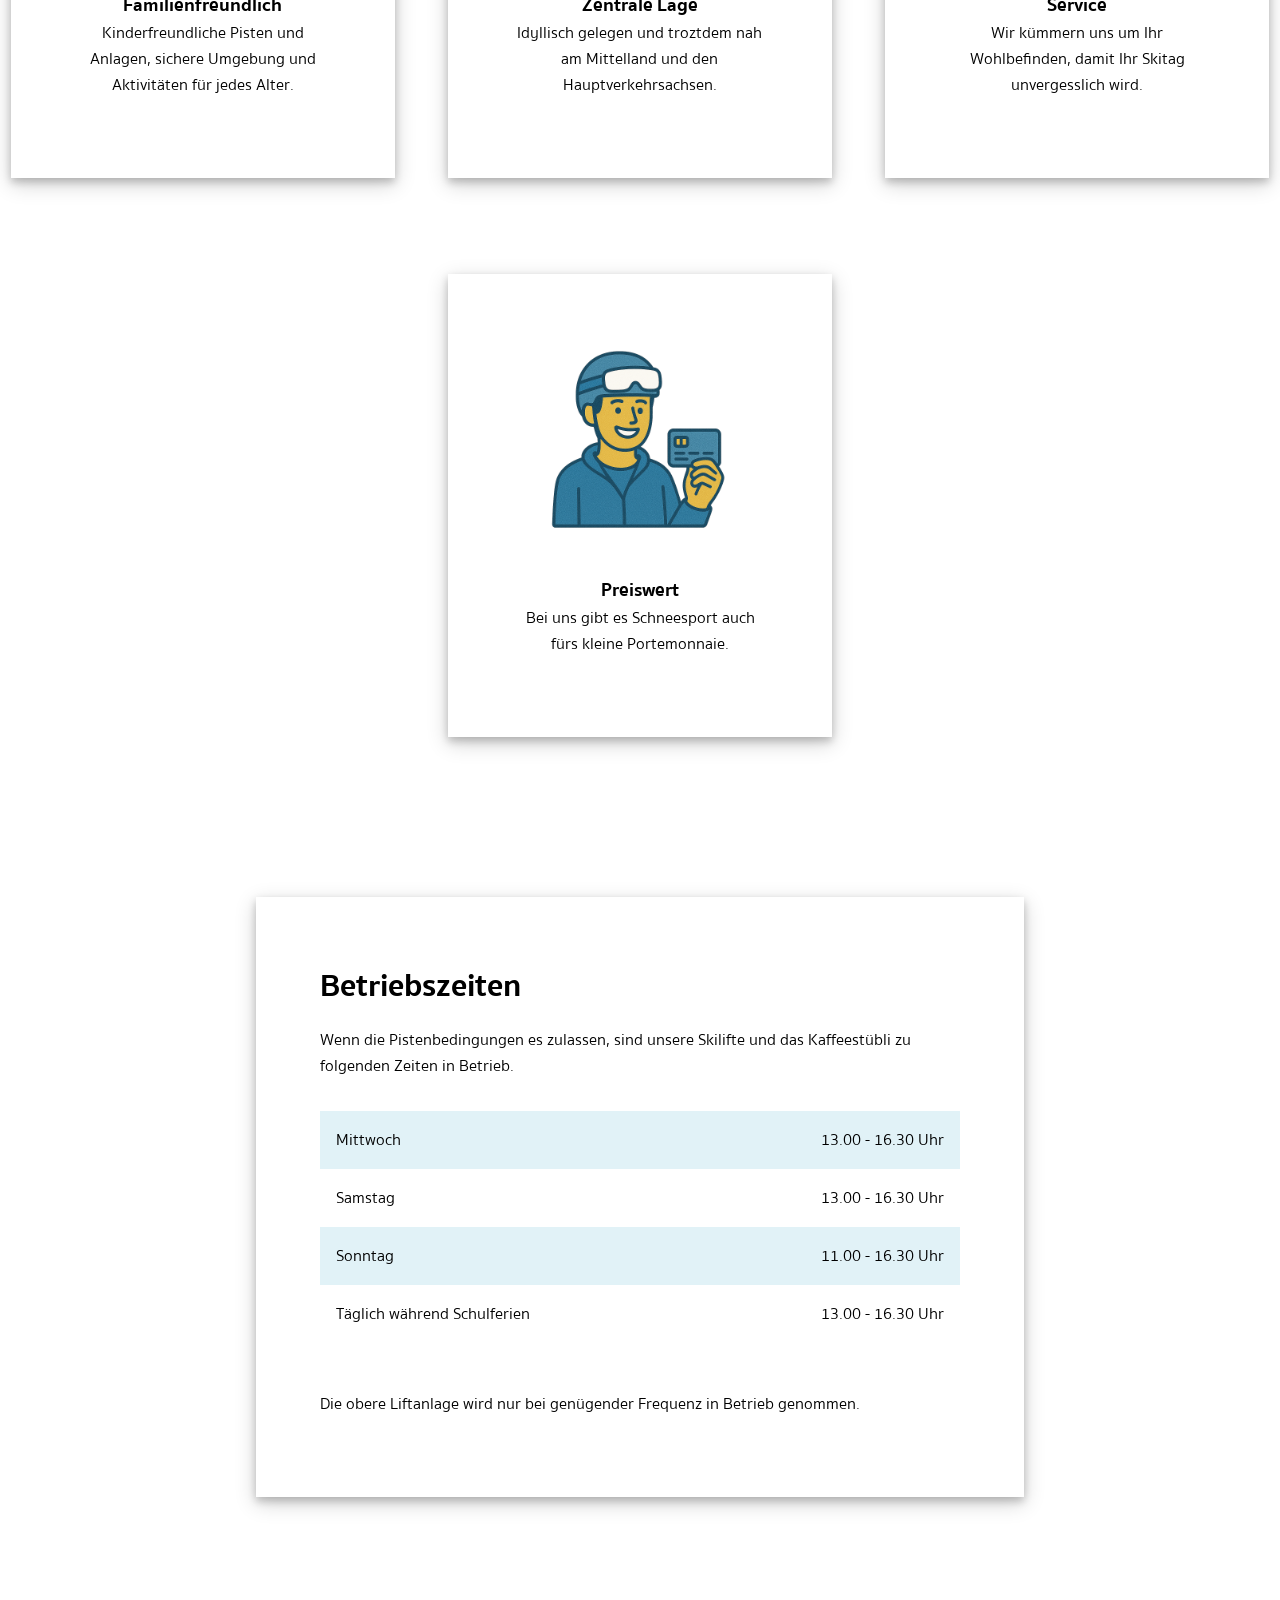
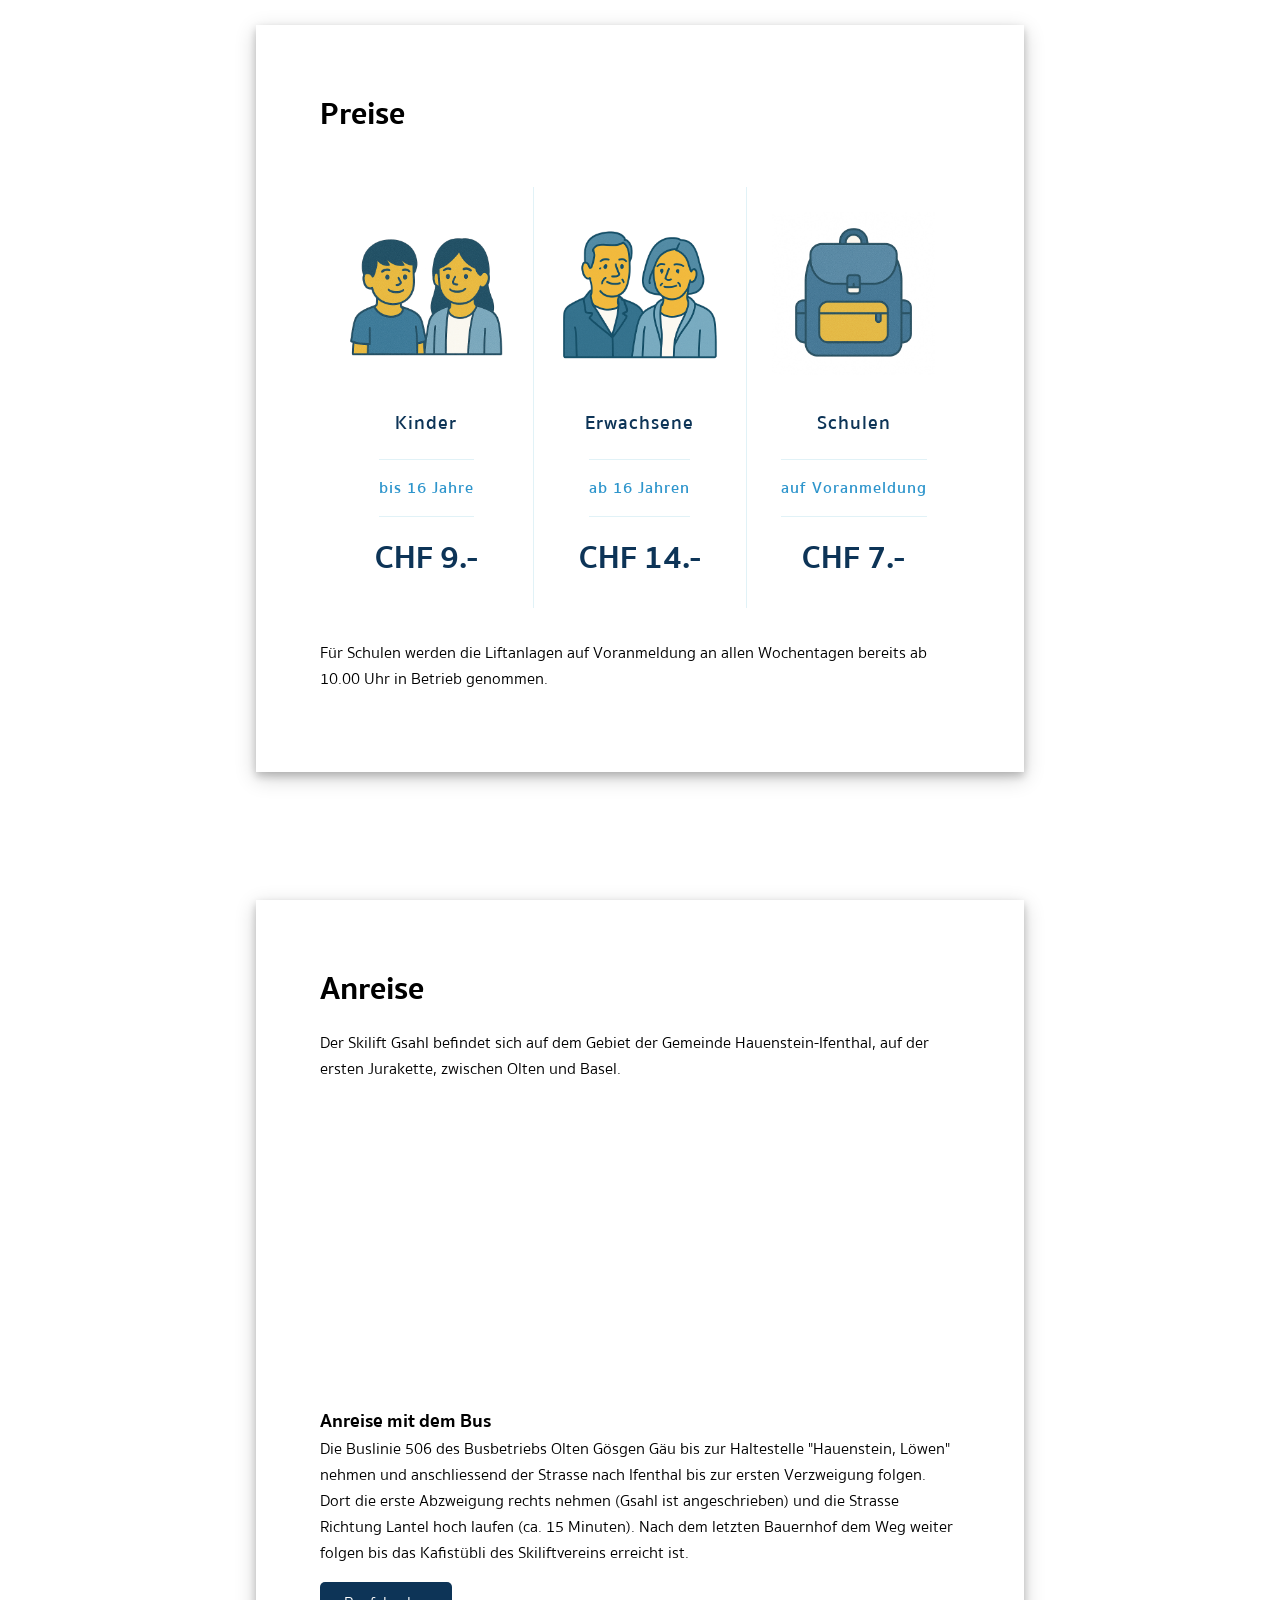
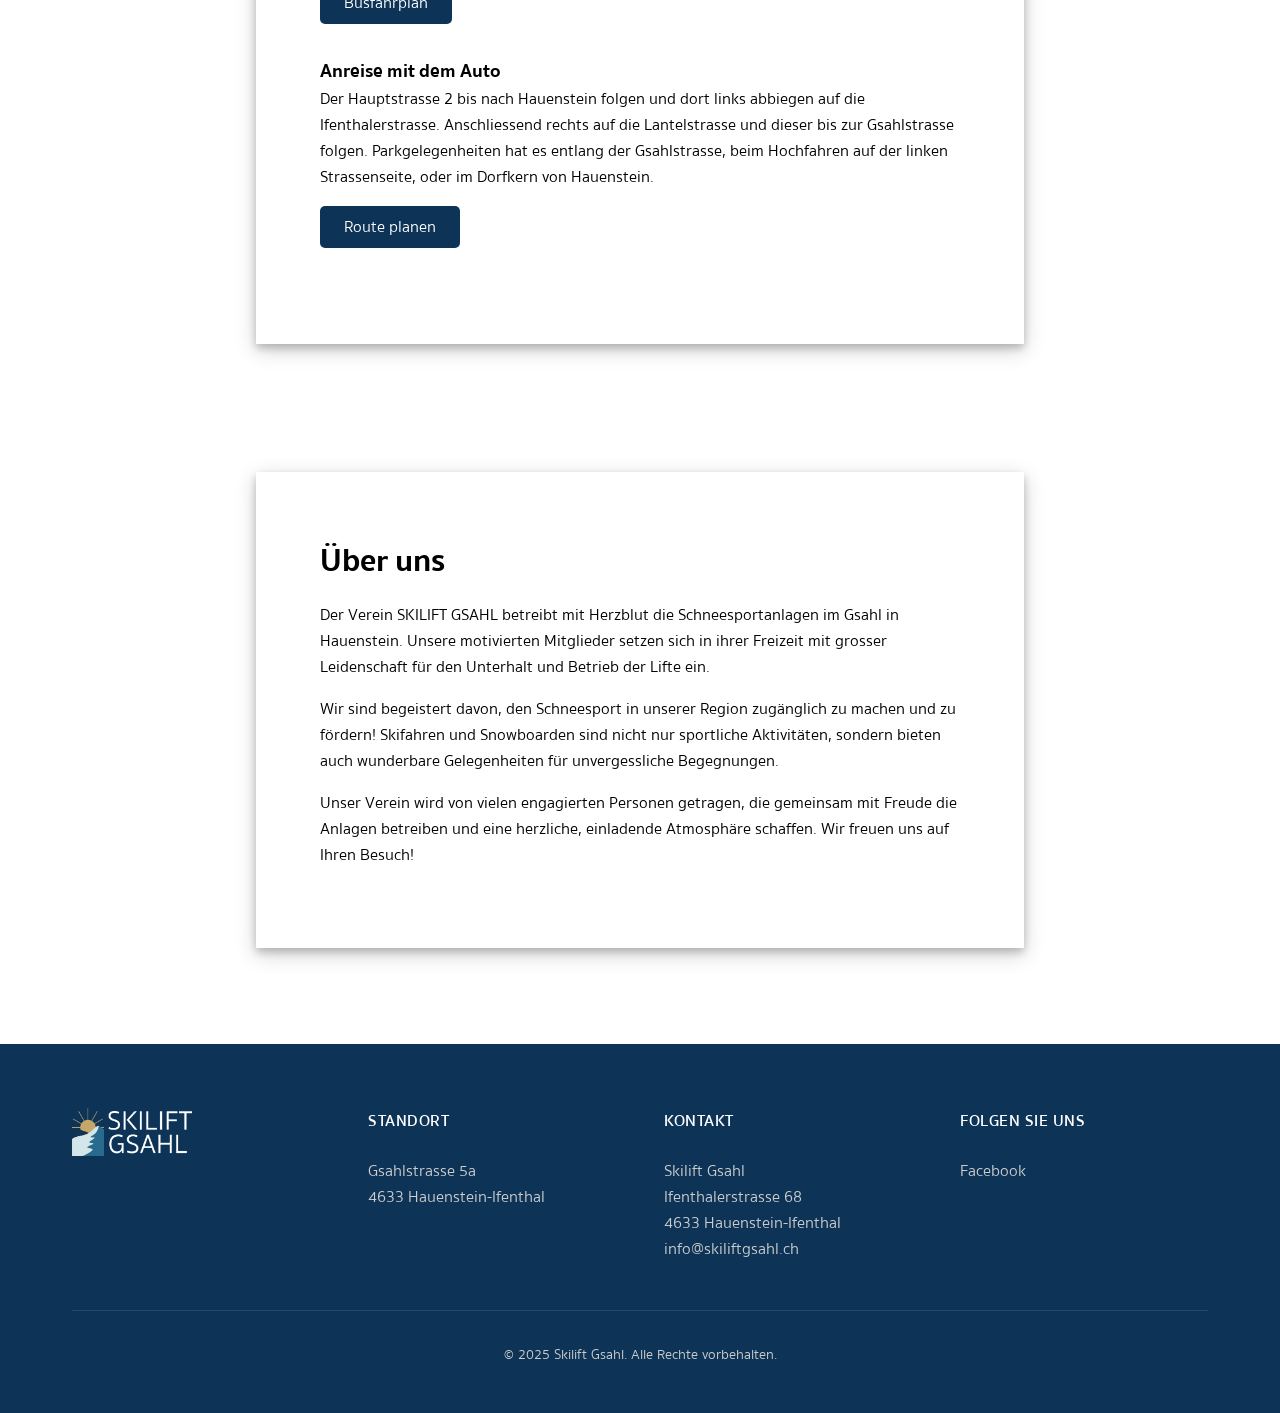
==== commit 4df5e1dc: "Bild anpassen" ====
--- a/index.html
+++ b/index.html
@@ -69,7 +69,7 @@
                         Packt eure Ausrüstung und kommt ins Gsahl!
                     </p>
                 </header>
-                <img class="default-image" src="img/snow-sledge.png" alt="Es hat zu wenig Schnee">
+                <img class="default-image" src="img/snow-full.png" alt="Es hat Schnee">
             </article>
 
         </section>
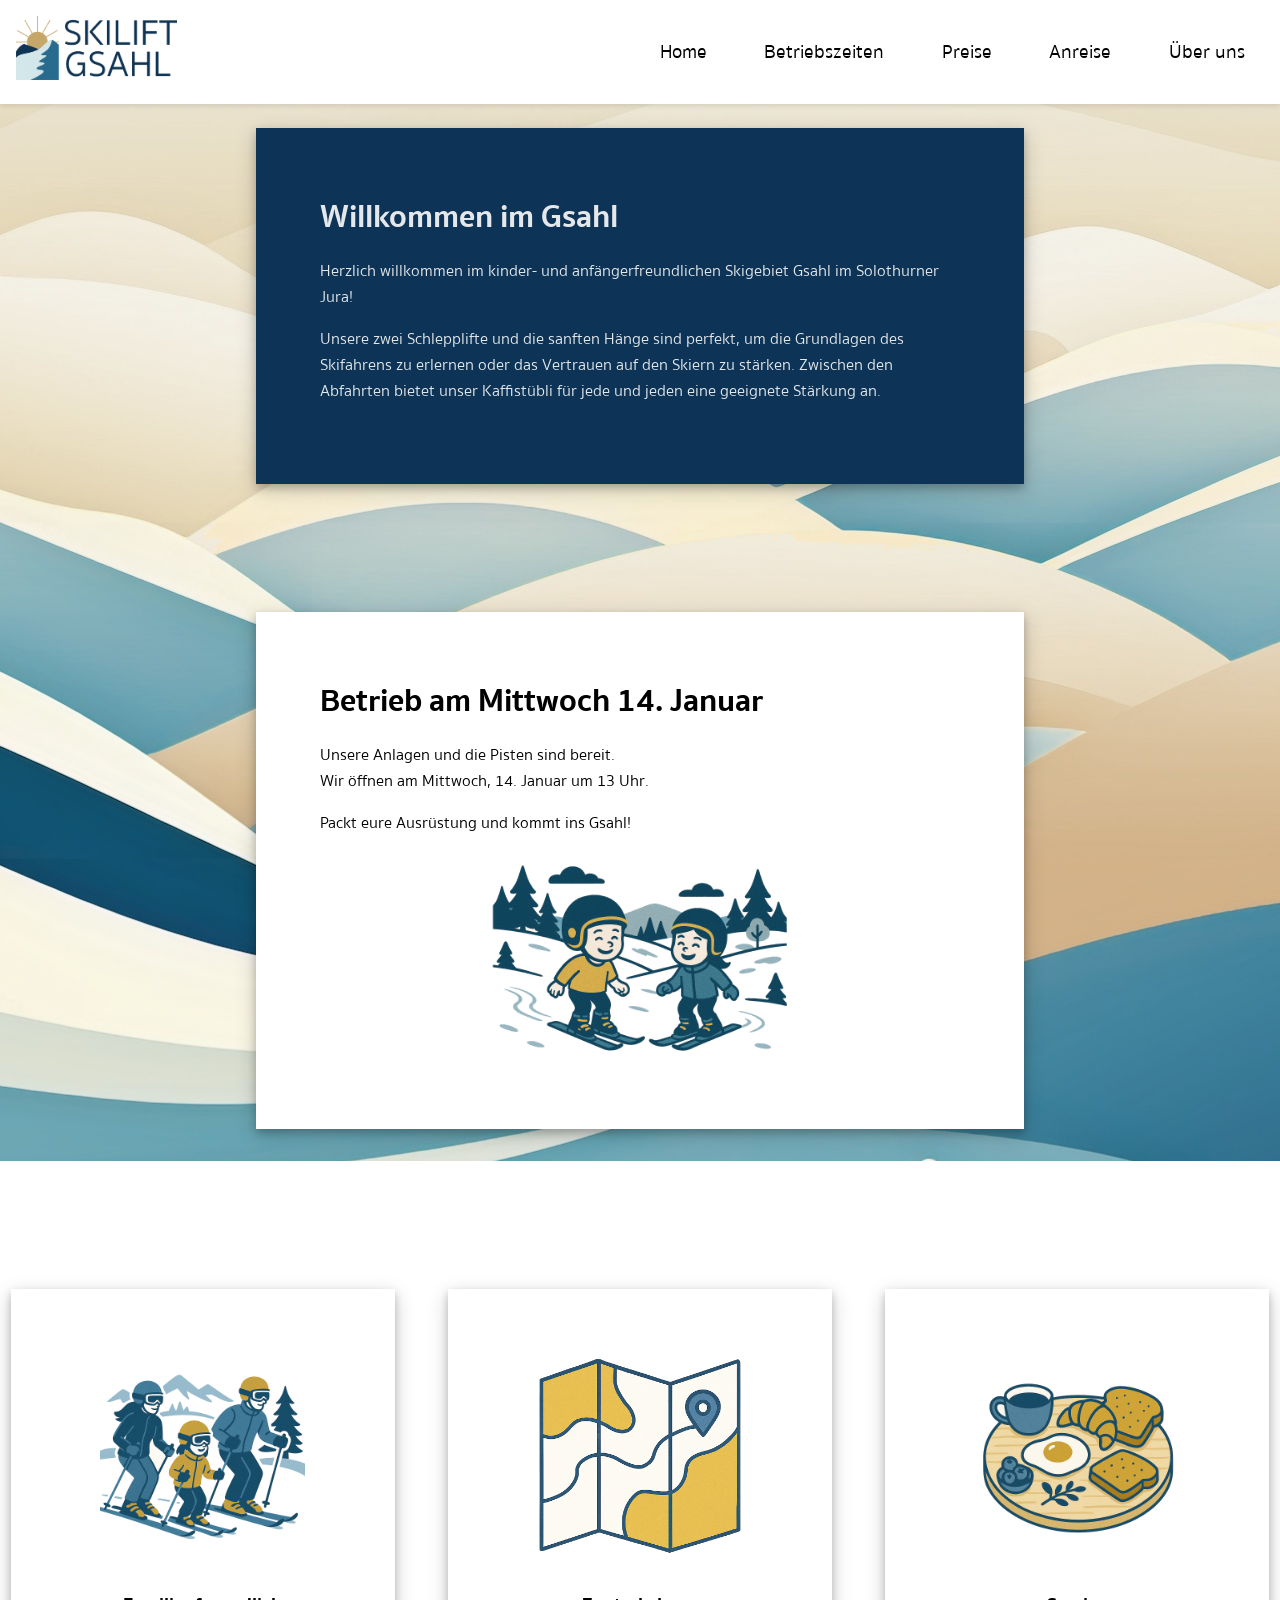
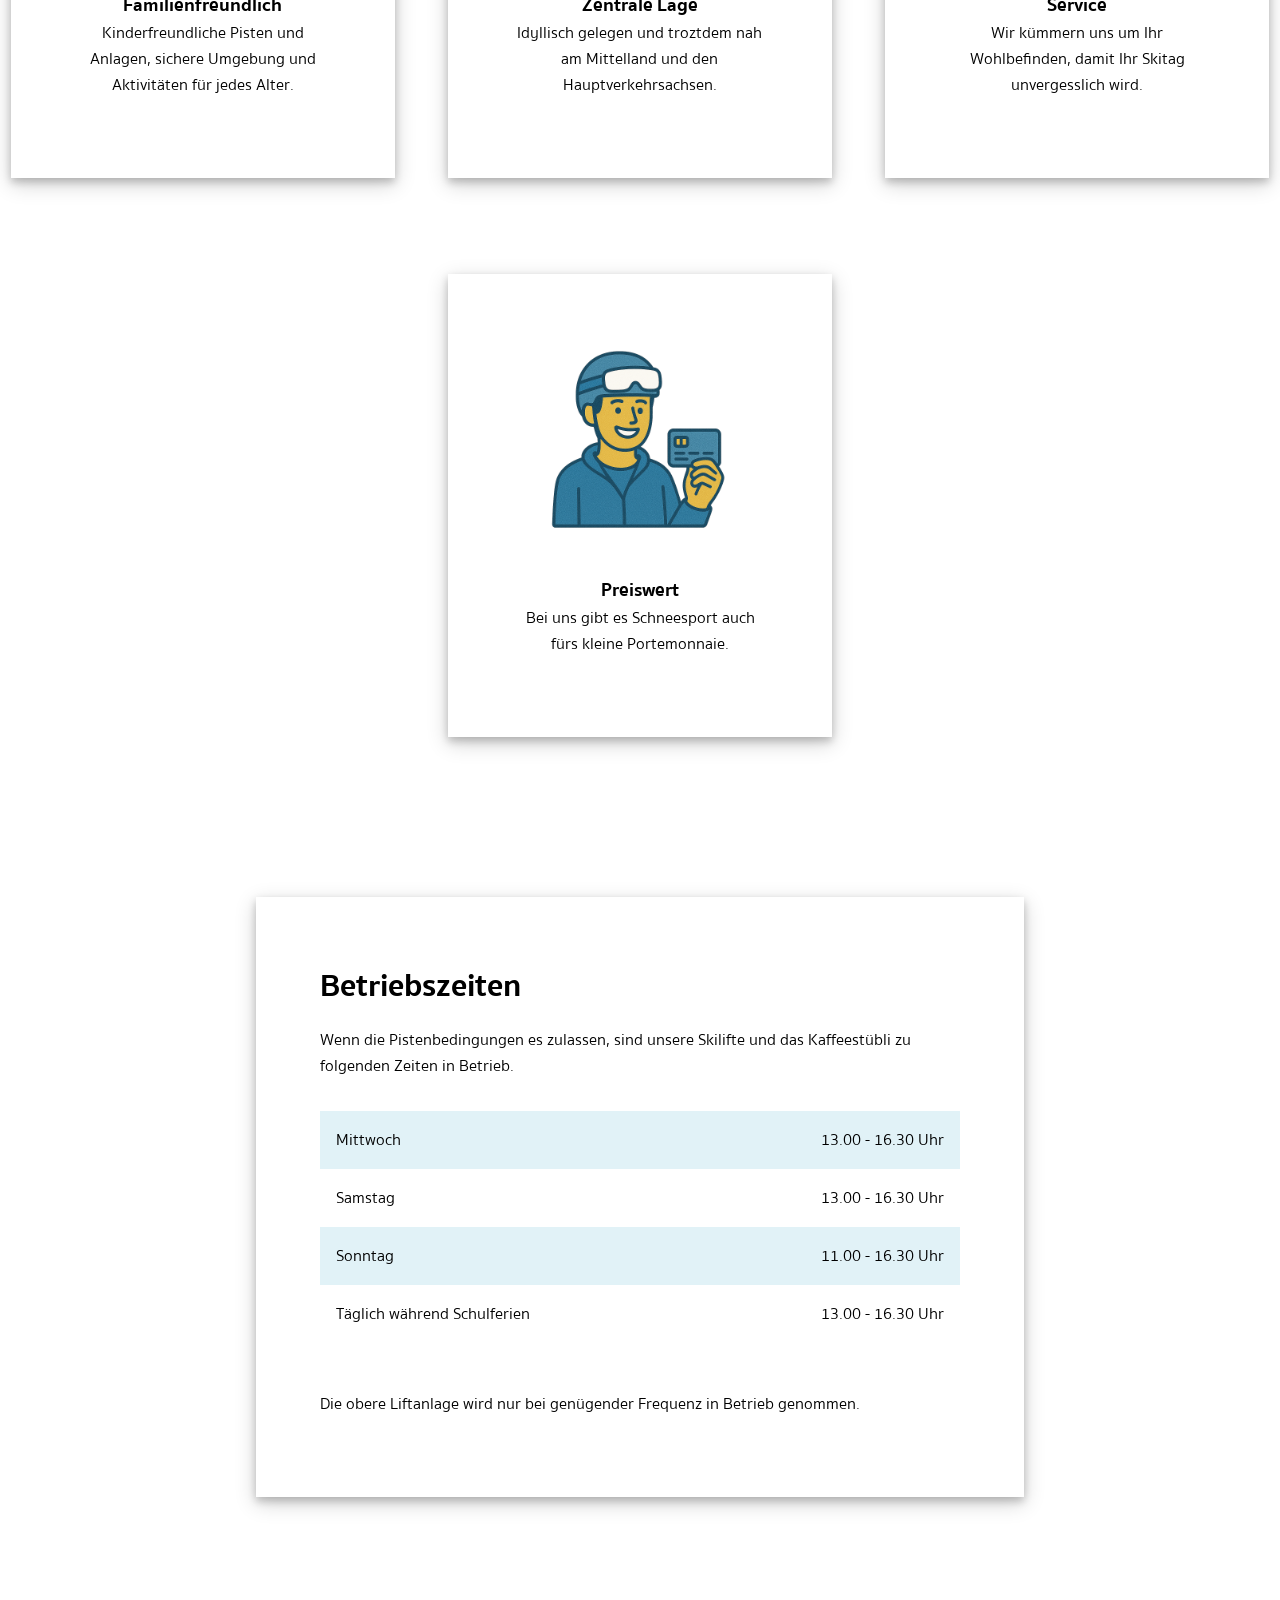
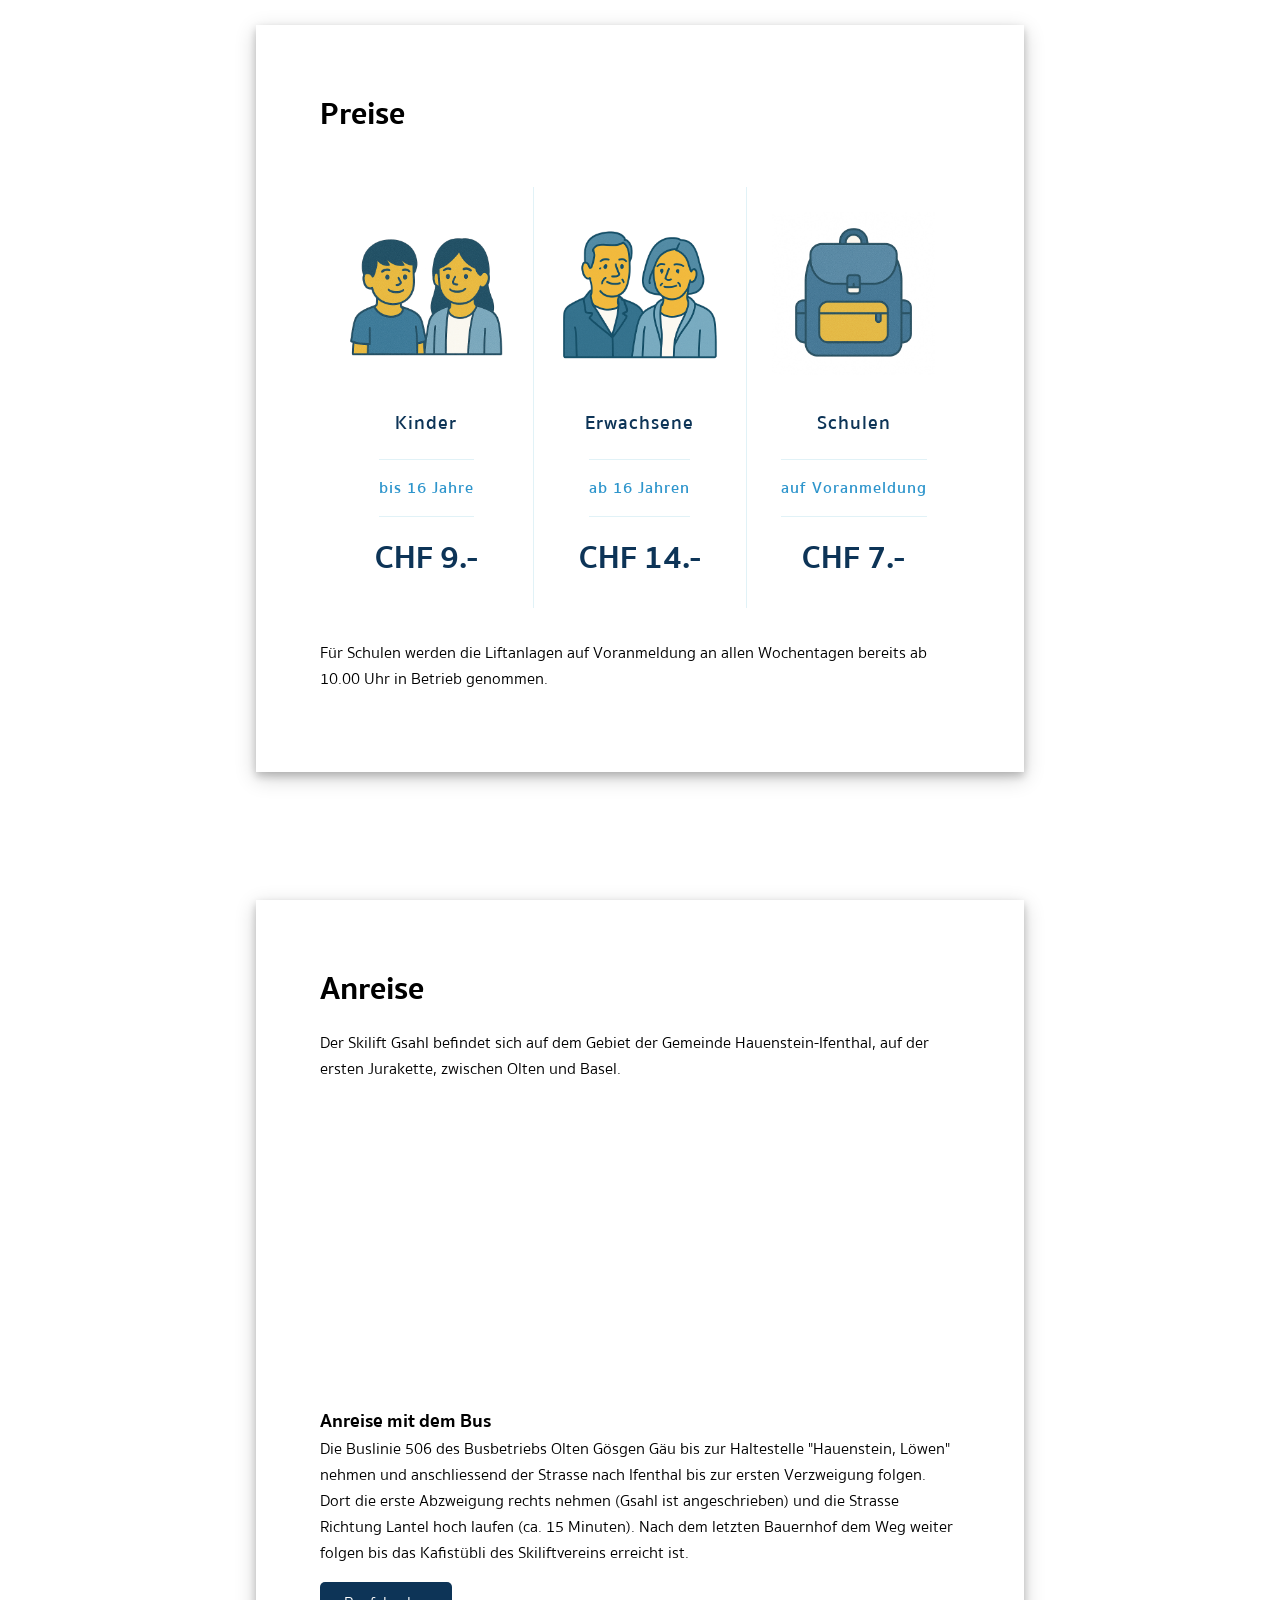
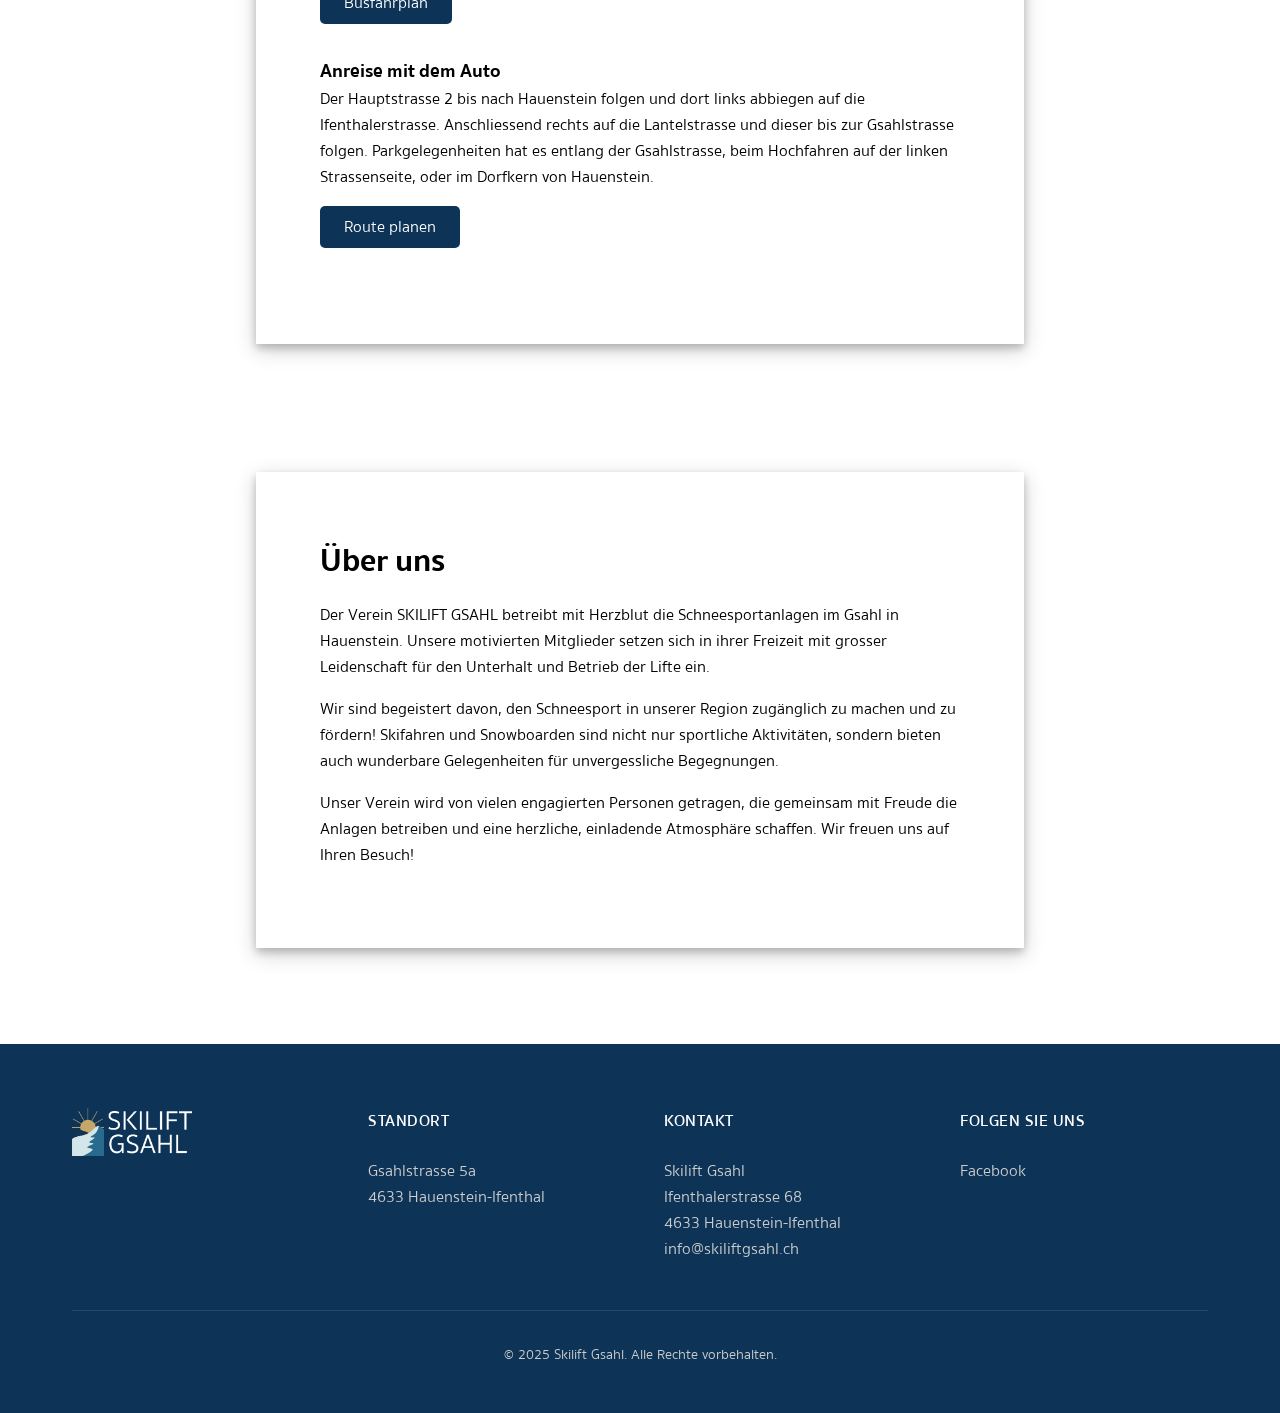
==== commit 88fd89b9: "Fix typo" ====
--- a/index.html
+++ b/index.html
@@ -63,7 +63,7 @@
                 <header>
                     <h2>Betrieb am Mittwoch 14. Januar</h2>
                     <p>
-                        Unsere Anlagend und die Pisten sind bereit. <br />Wir öffnen am Mittwoch, 14. Januar um 13 Uhr.
+                        Unsere Anlagen und die Pisten sind bereit. <br />Wir öffnen am Mittwoch, 14. Januar um 13 Uhr.
                     </p>
                      <p>
                         Packt eure Ausrüstung und kommt ins Gsahl!
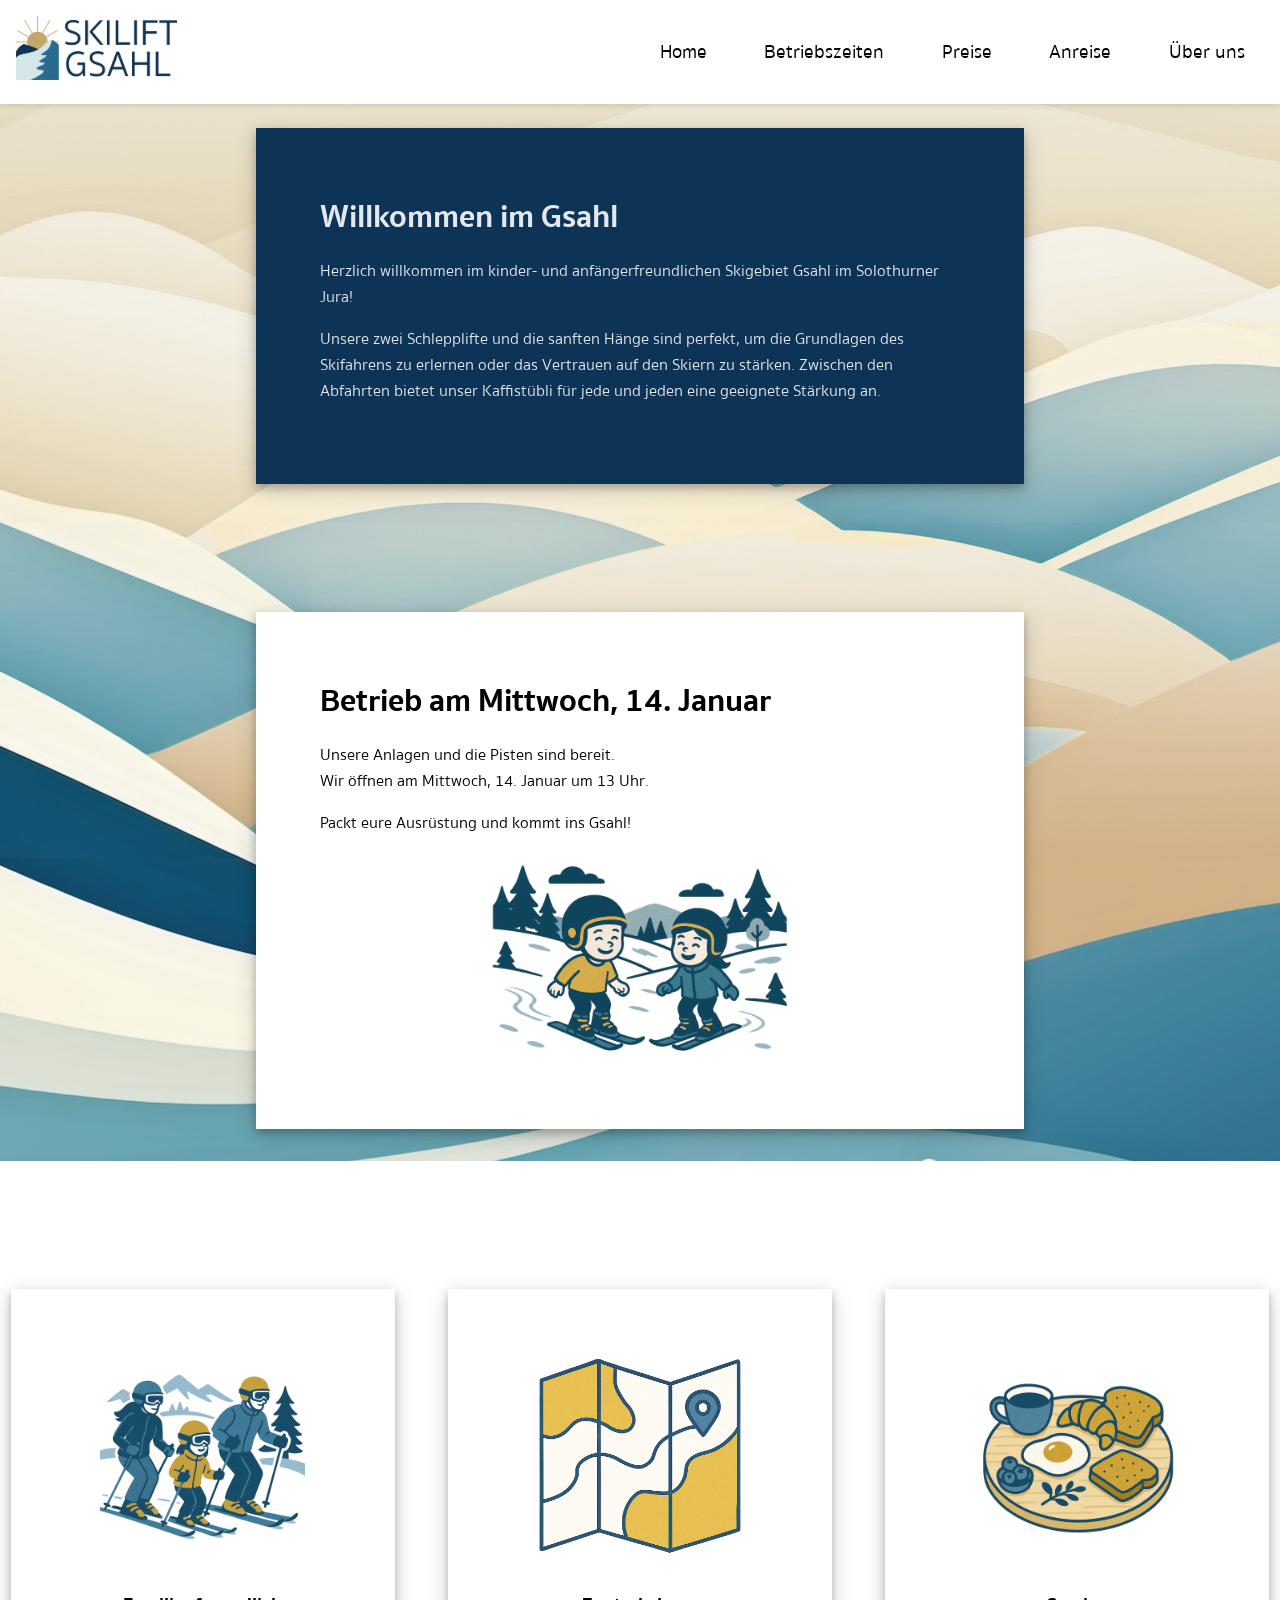
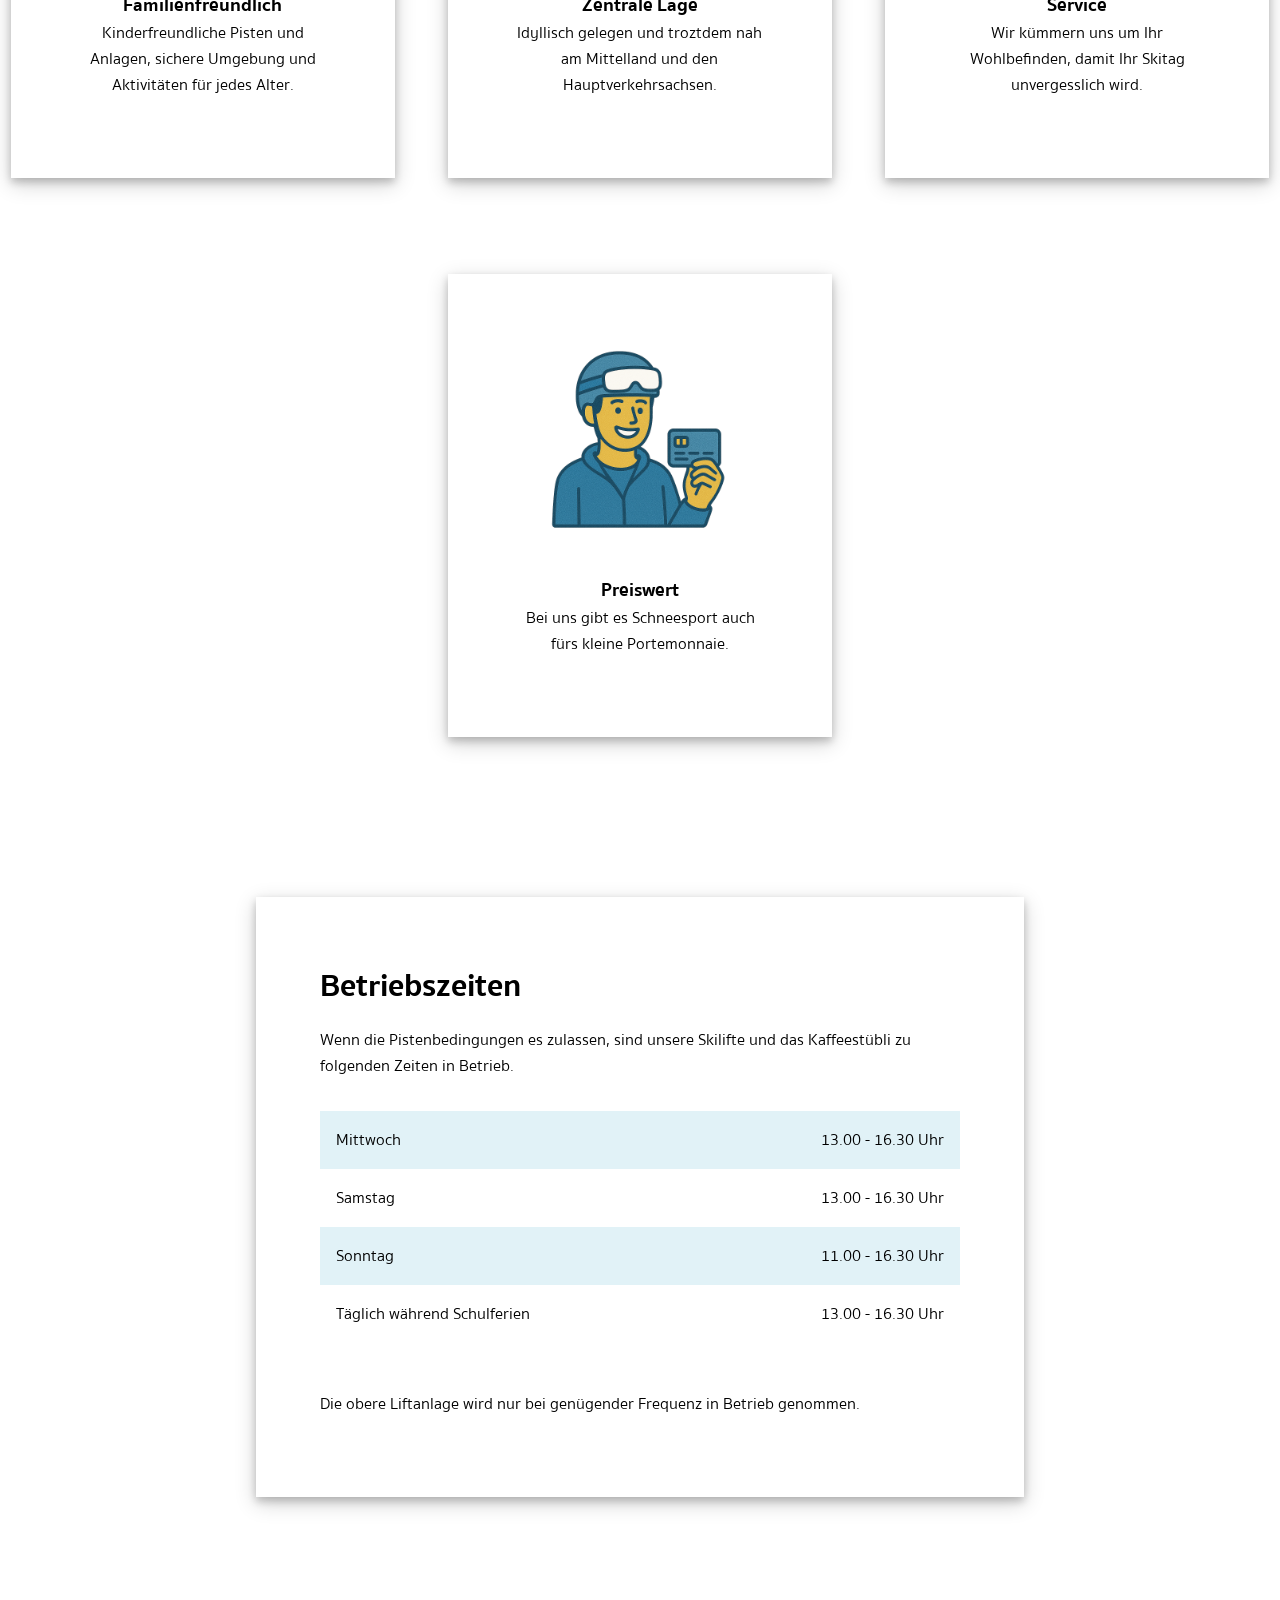
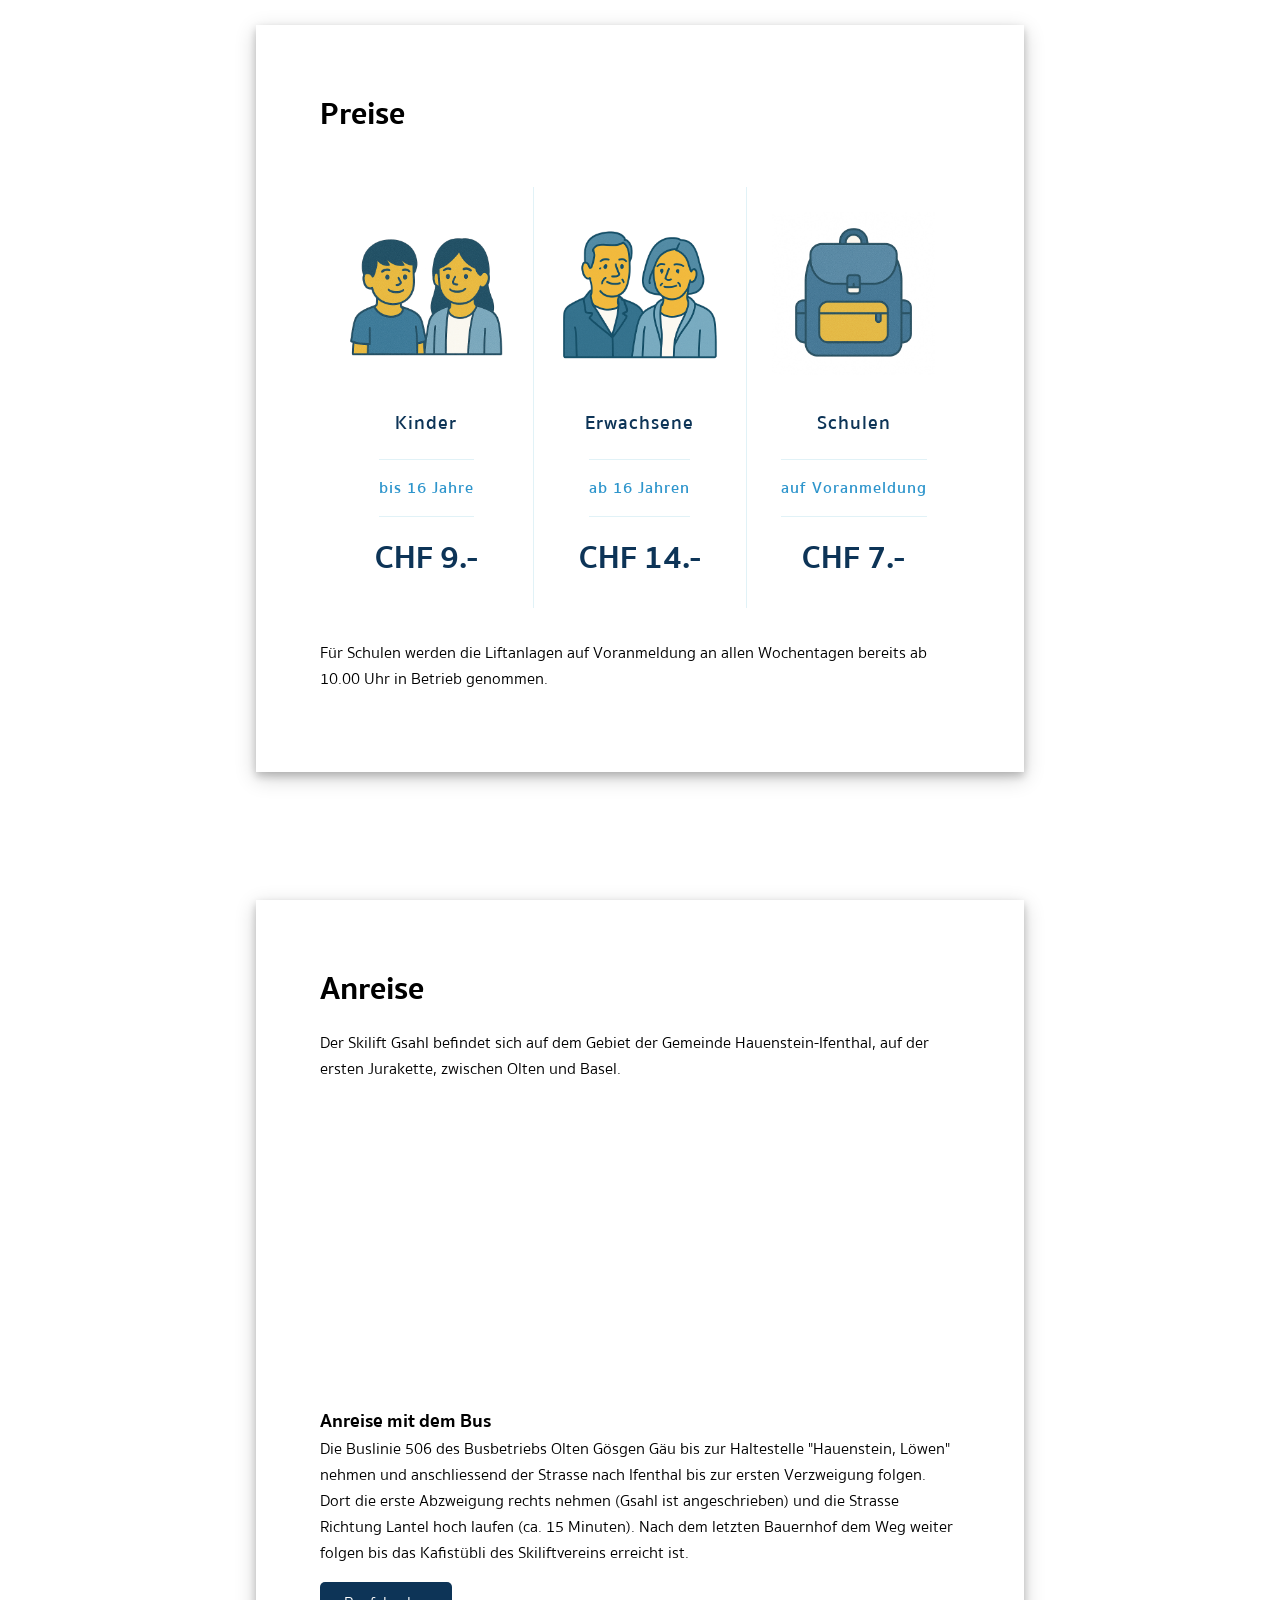
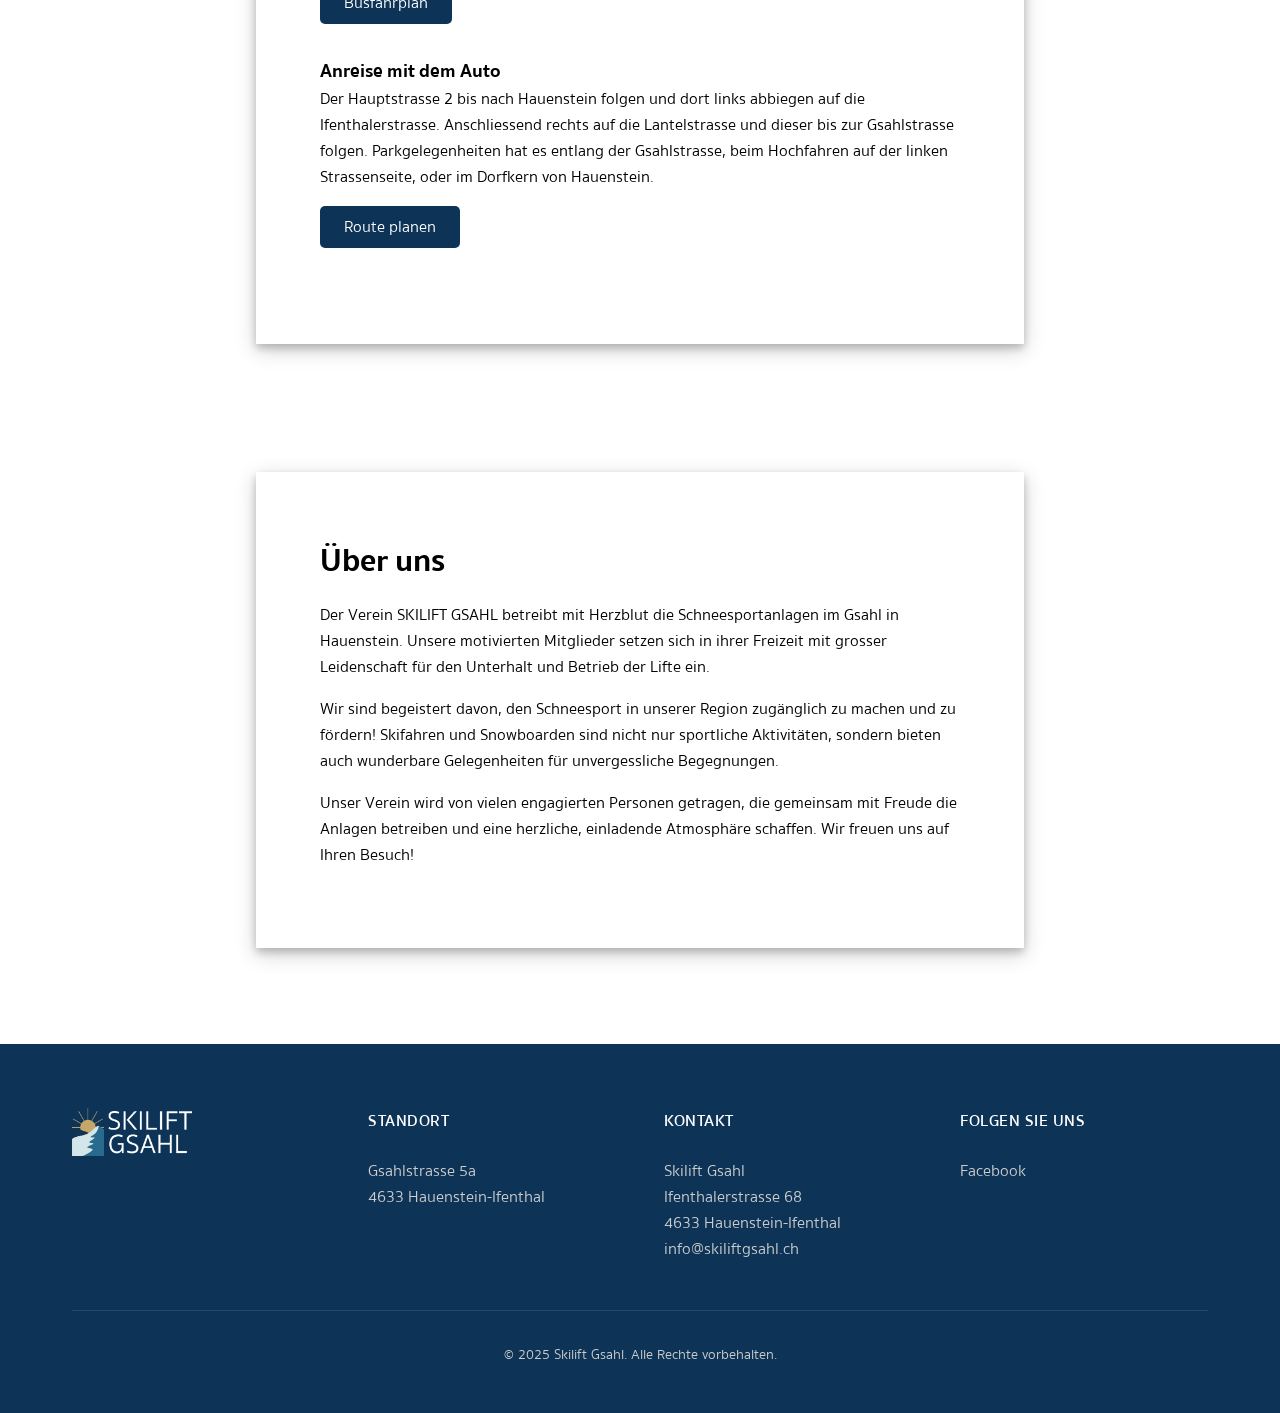
==== commit 671425e4: "Fix typo" ====
--- a/index.html
+++ b/index.html
@@ -61,7 +61,7 @@
 
             <article>
                 <header>
-                    <h2>Betrieb am Mittwoch 14. Januar</h2>
+                    <h2>Betrieb am Mittwoch, 14. Januar</h2>
                     <p>
                         Unsere Anlagen und die Pisten sind bereit. <br />Wir öffnen am Mittwoch, 14. Januar um 13 Uhr.
                     </p>
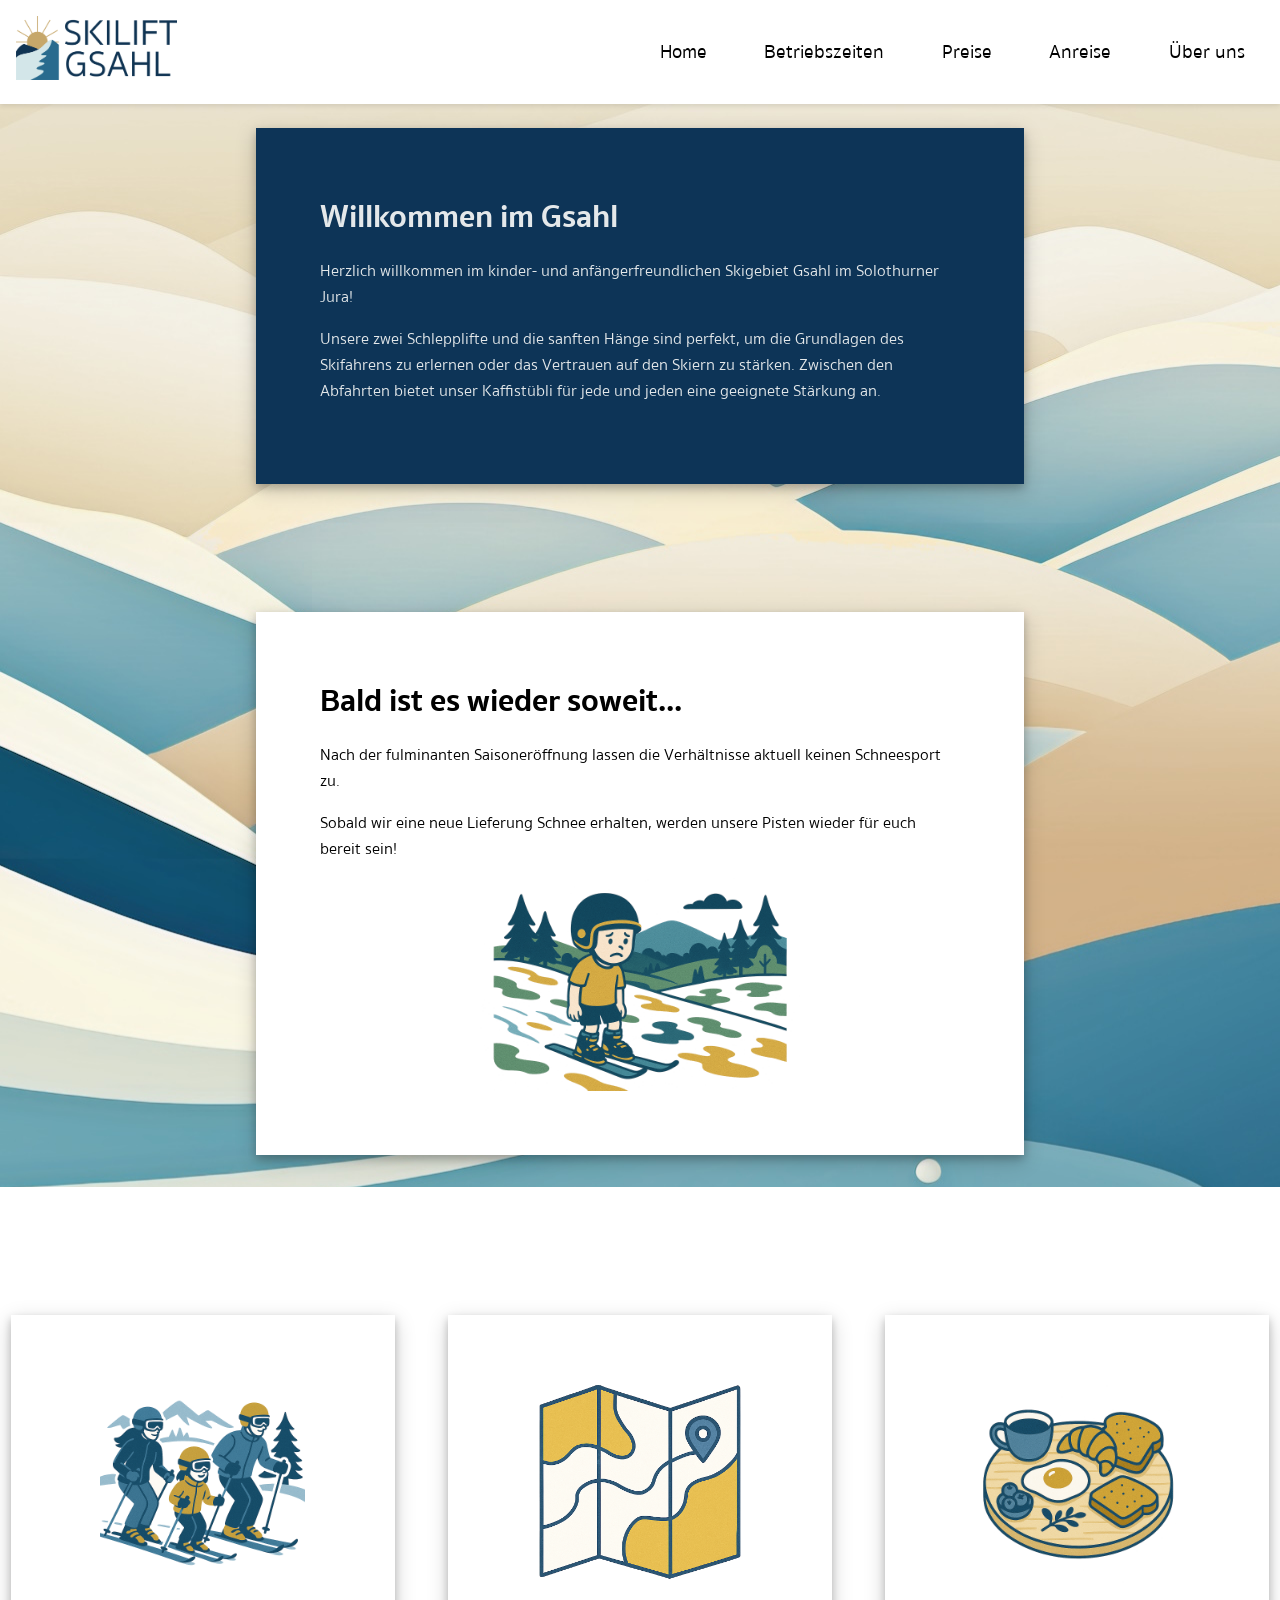
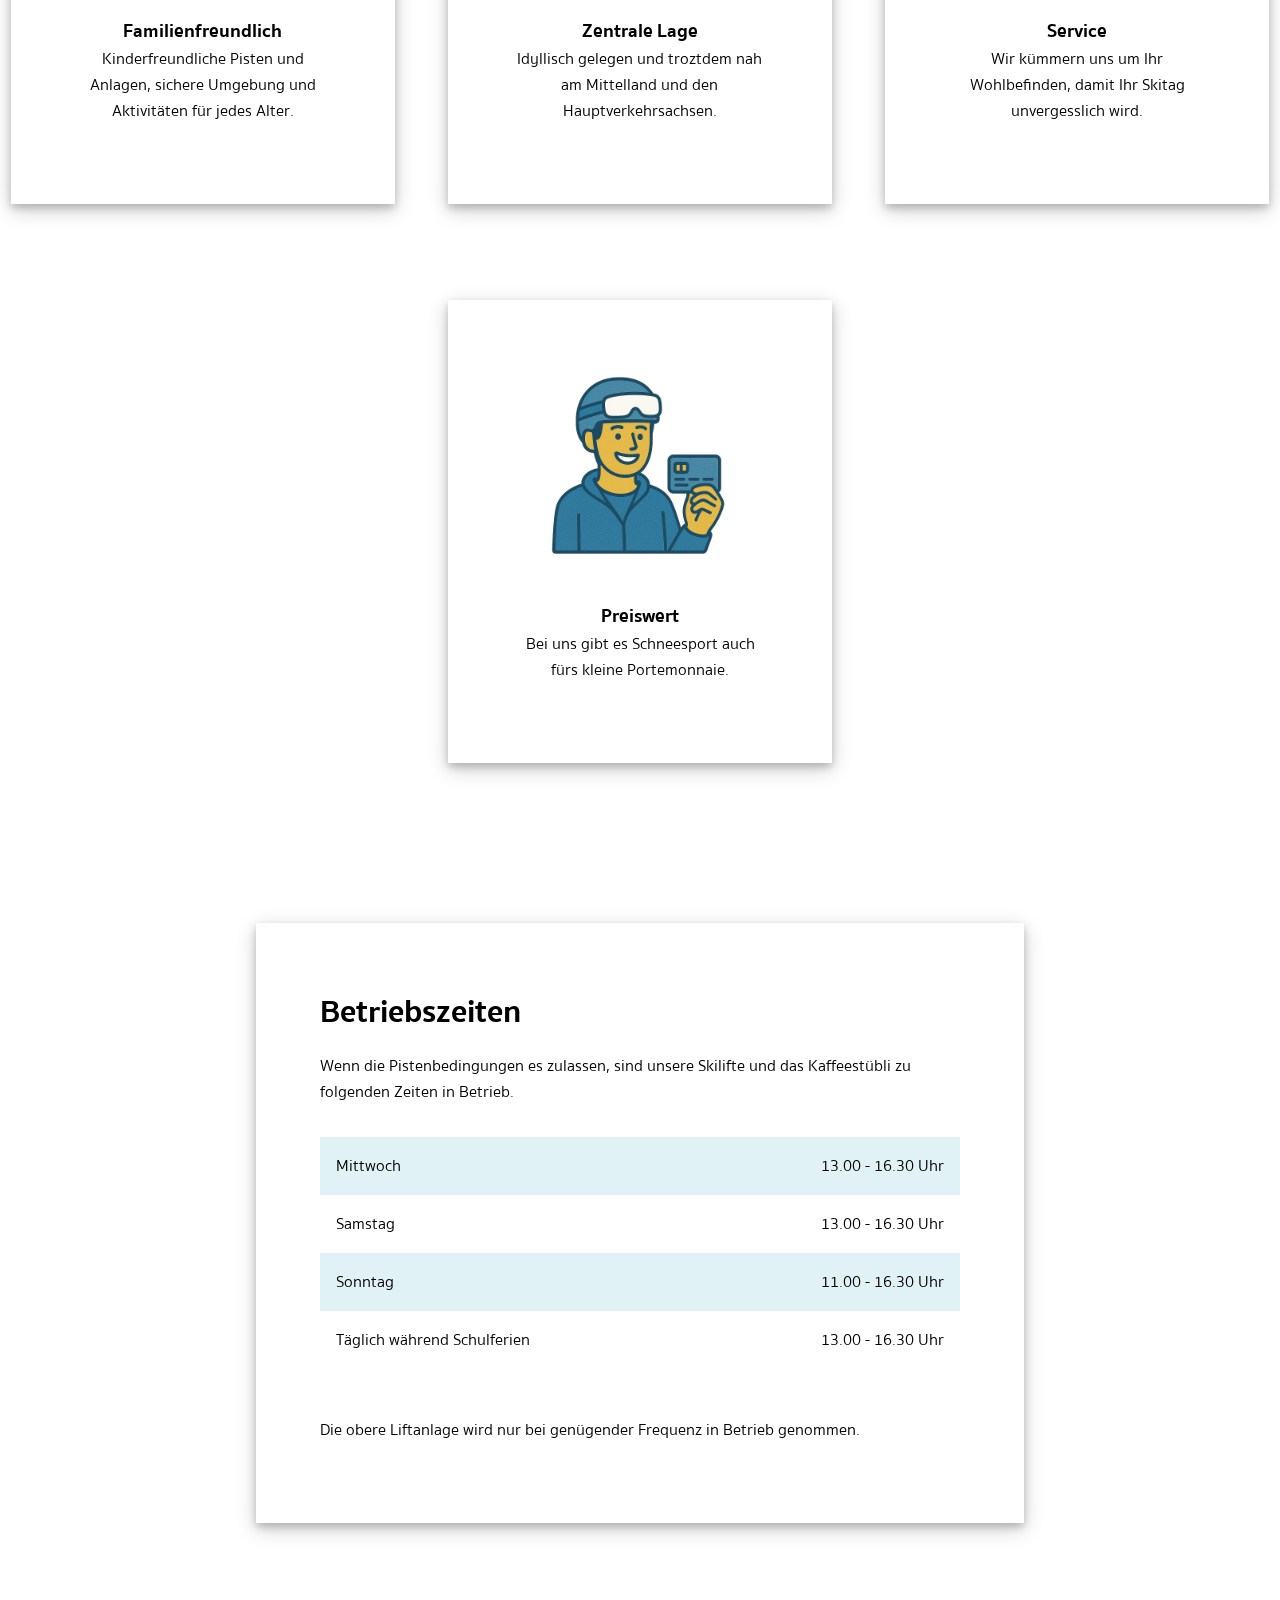
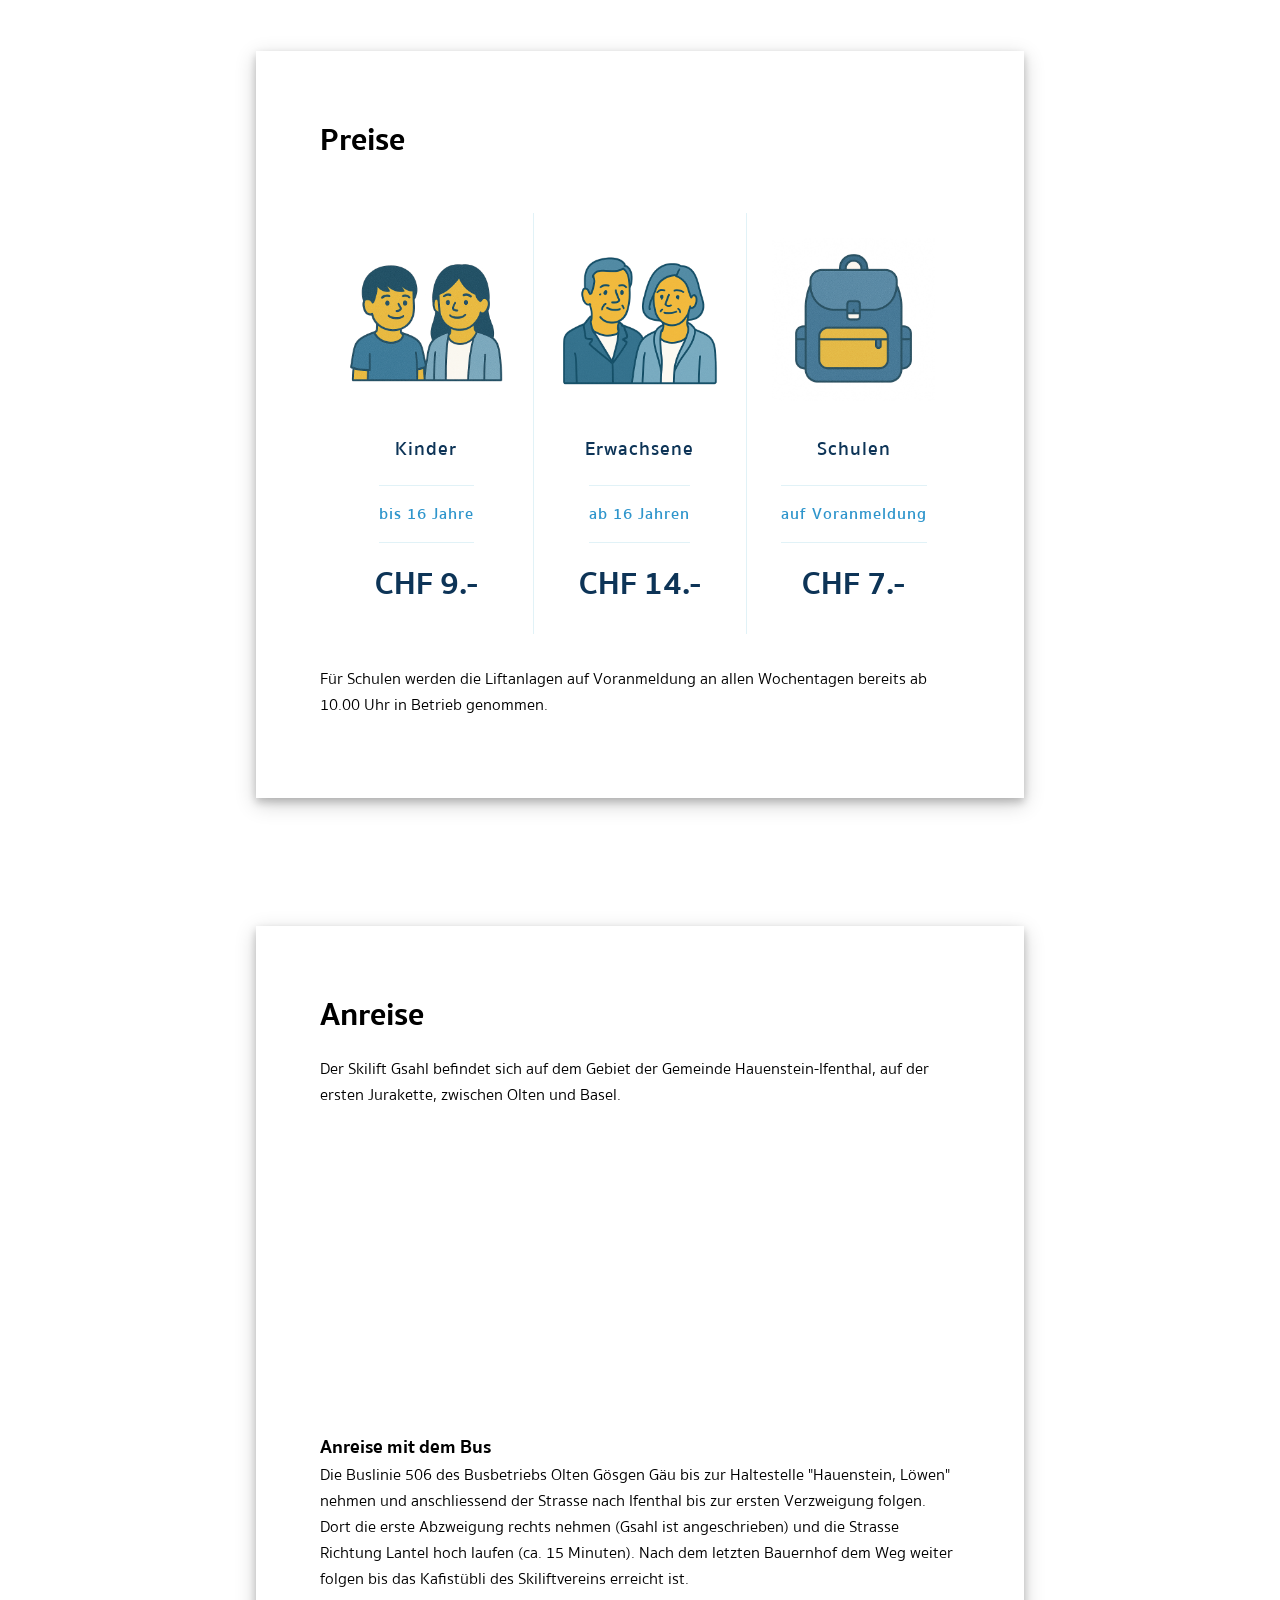
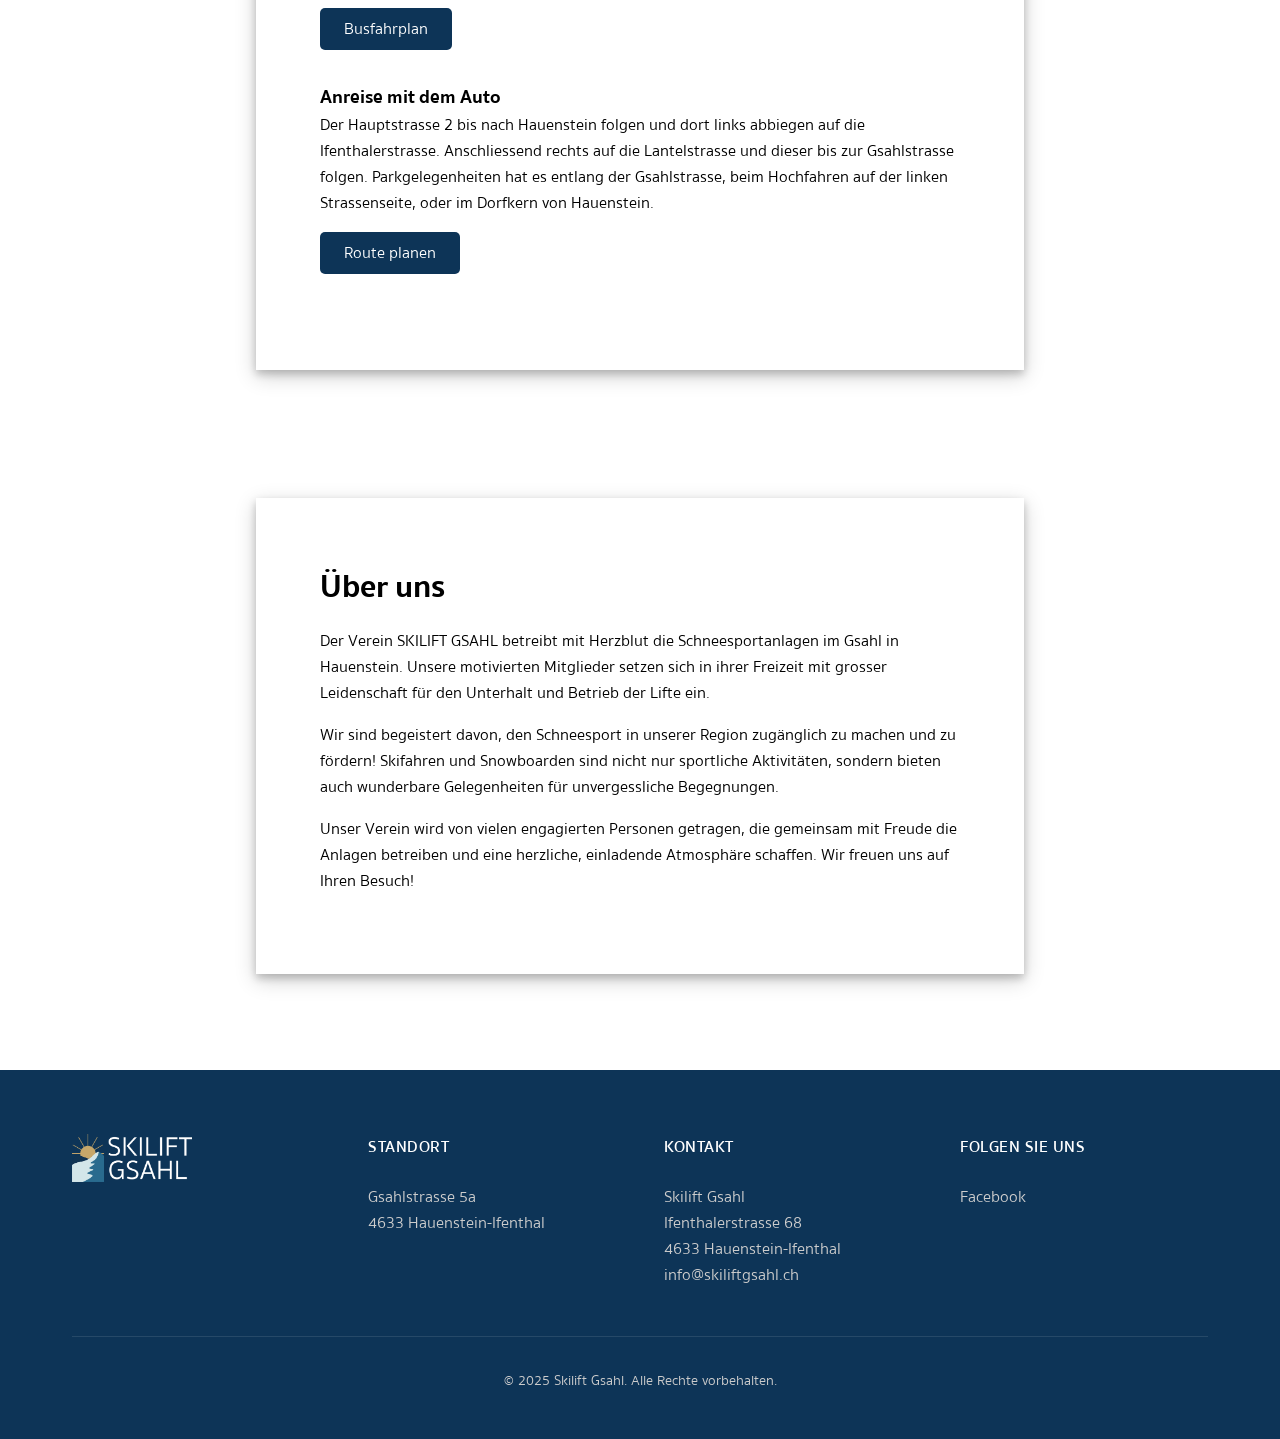
==== commit 57f8b522: "Zu ab 15.01.2026" ====
--- a/index.html
+++ b/index.html
@@ -61,15 +61,16 @@
 
             <article>
                 <header>
-                    <h2>Betrieb am Mittwoch, 14. Januar</h2>
-                    <p>
-                        Unsere Anlagen und die Pisten sind bereit. <br />Wir öffnen am Mittwoch, 14. Januar um 13 Uhr.
-                    </p>
-                     <p>
-                        Packt eure Ausrüstung und kommt ins Gsahl!
-                    </p>
-                </header>
-                <img class="default-image" src="img/snow-full.png" alt="Es hat Schnee">
+                    <h2>Bald ist es wieder soweit...</h2>
+                    <p>
+                        Nach der fulminanten Saisoneröffnung lassen die Verhältnisse aktuell keinen Schneesport zu.
+                    </p>
+                    <p>
+                        Sobald wir eine neue Lieferung Schnee erhalten, werden unsere Pisten wieder für euch bereit
+                        sein!
+                    </p>
+                </header>
+                <img class="default-image" src="img/snow-half.png" alt="Es hat zu wenig Schnee">
             </article>
 
         </section>
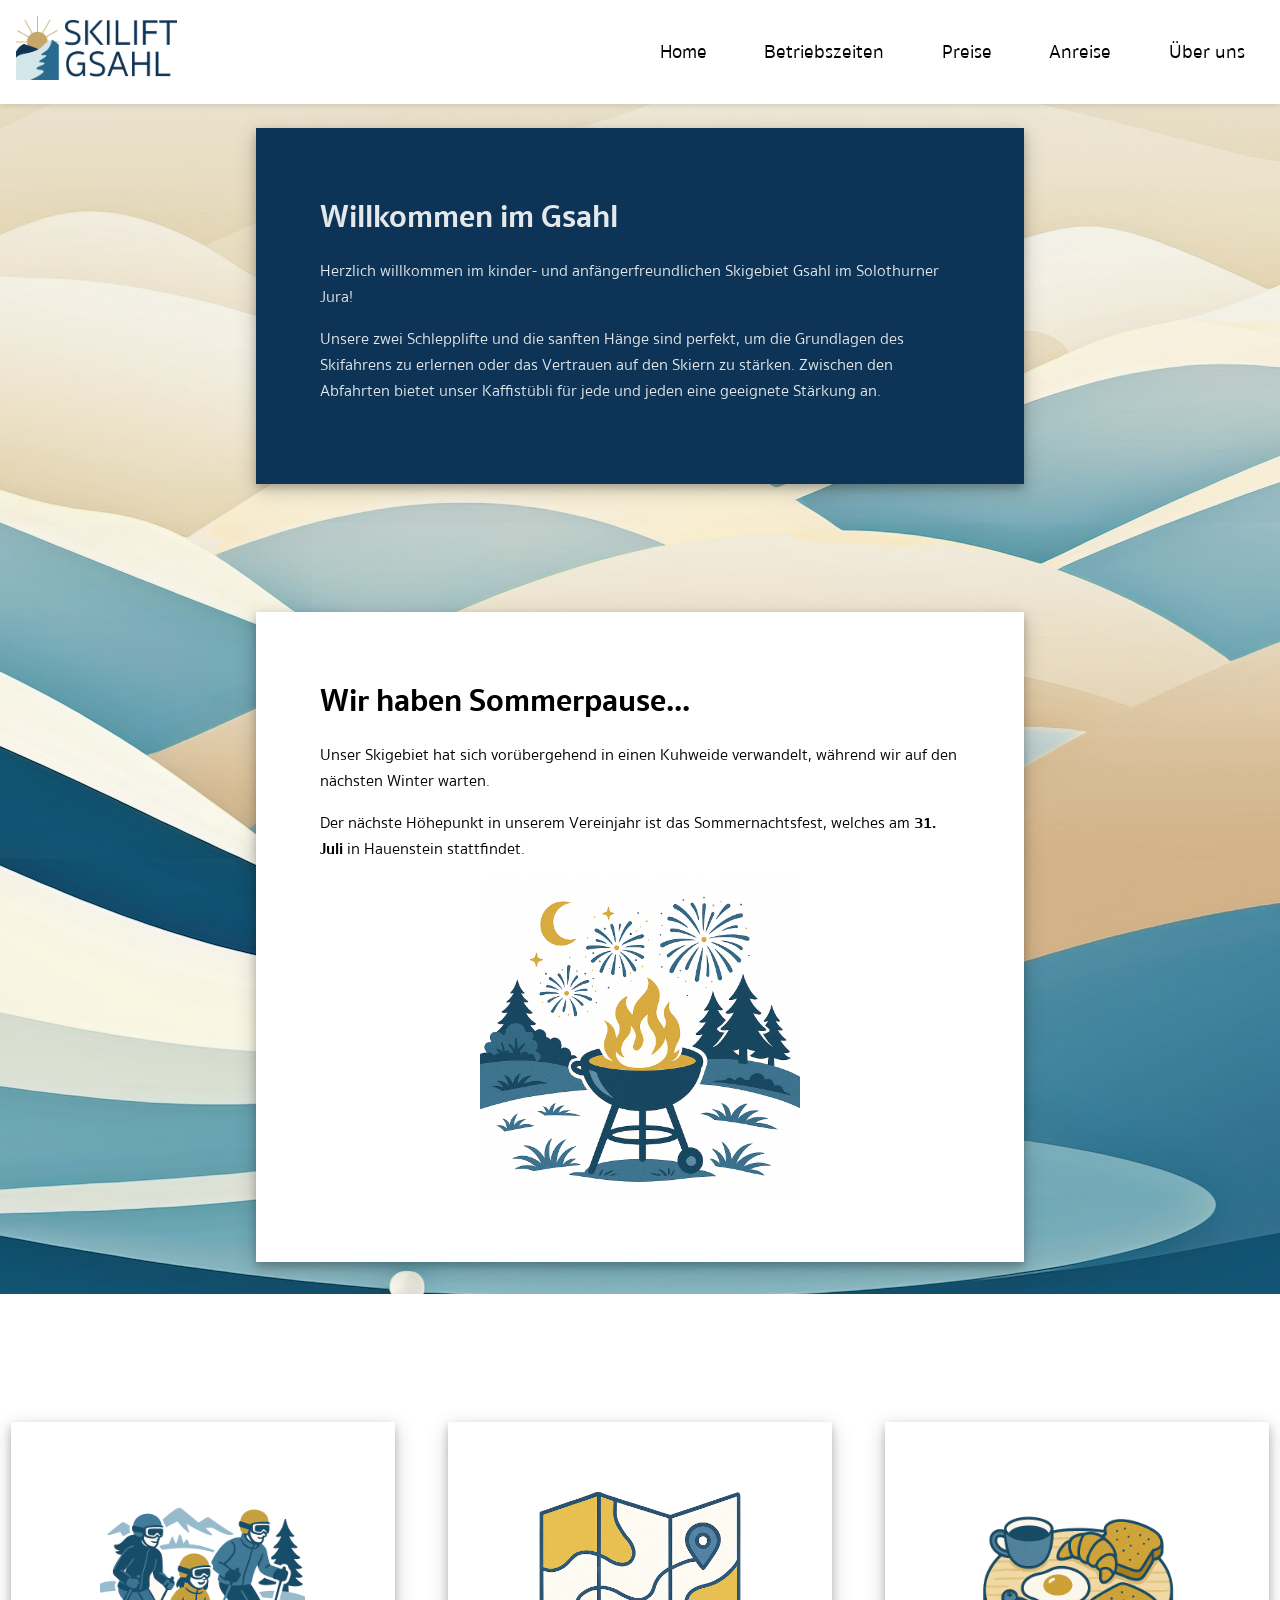
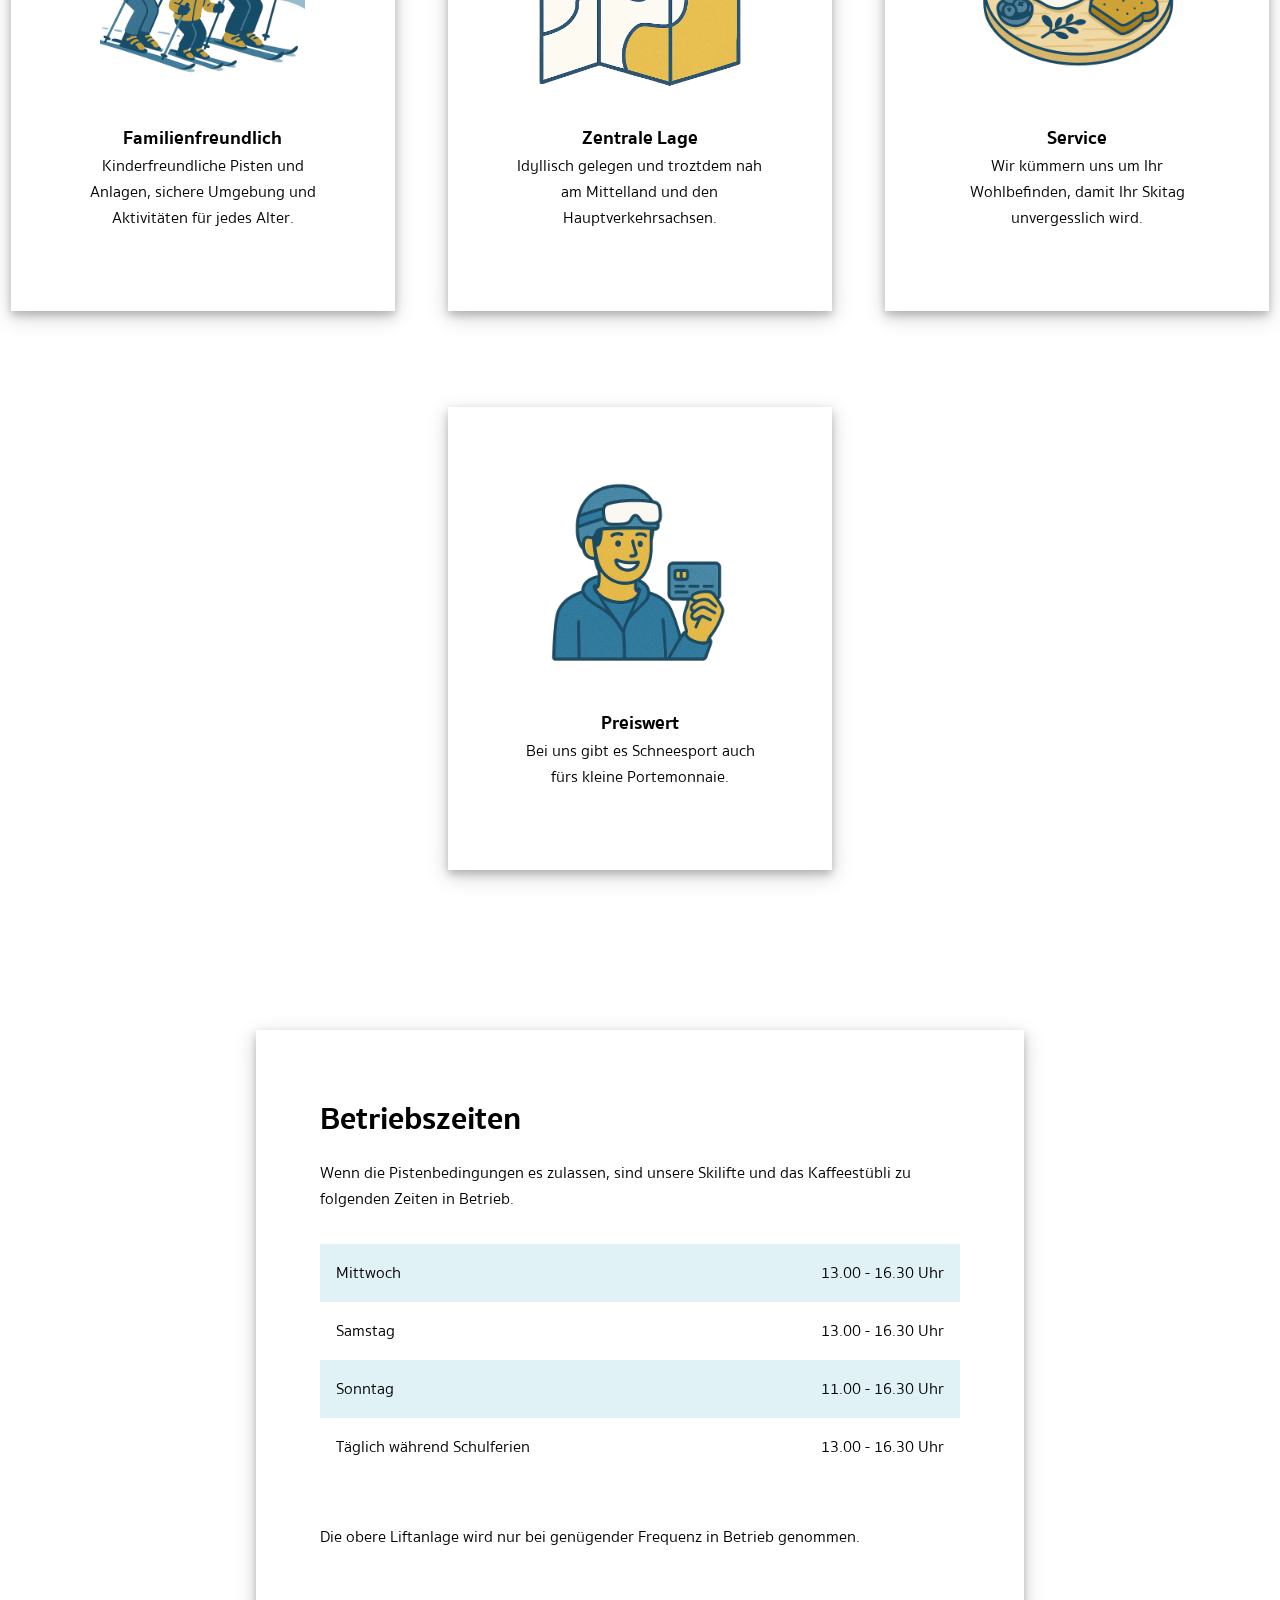
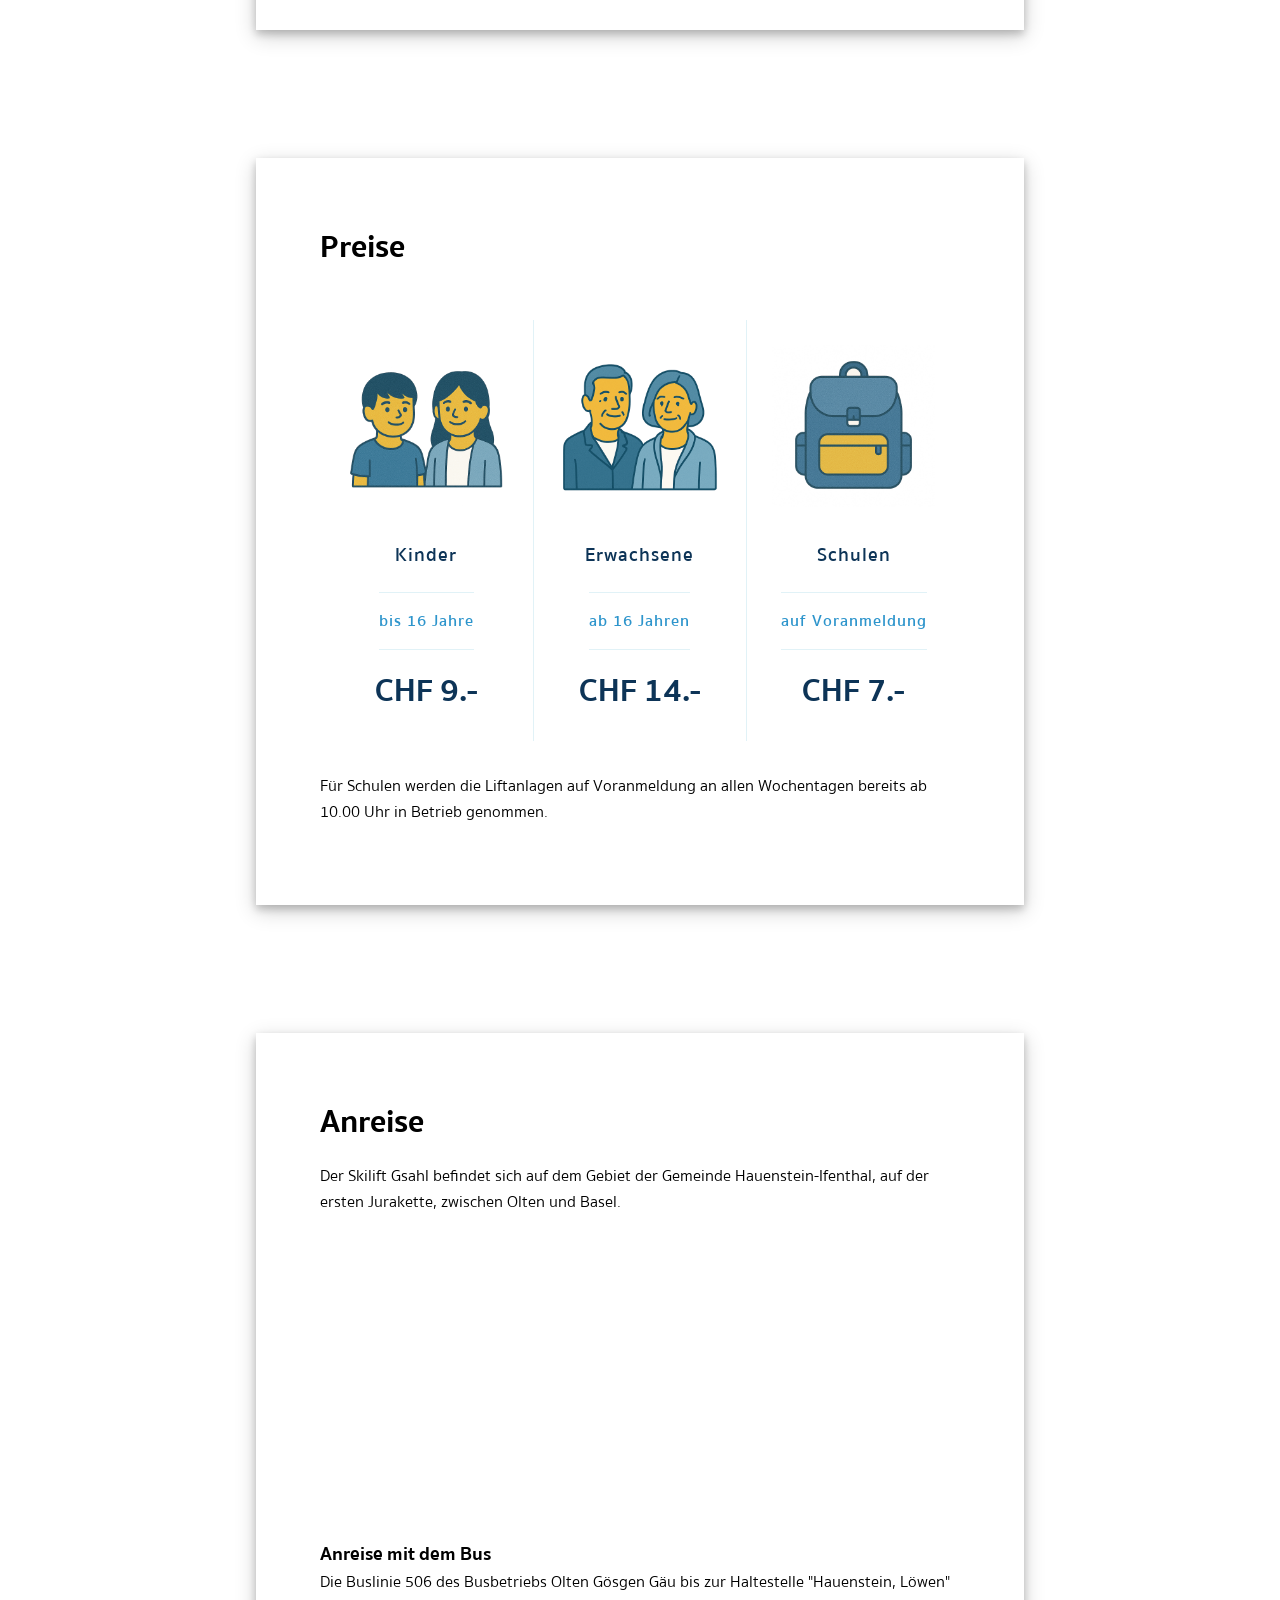
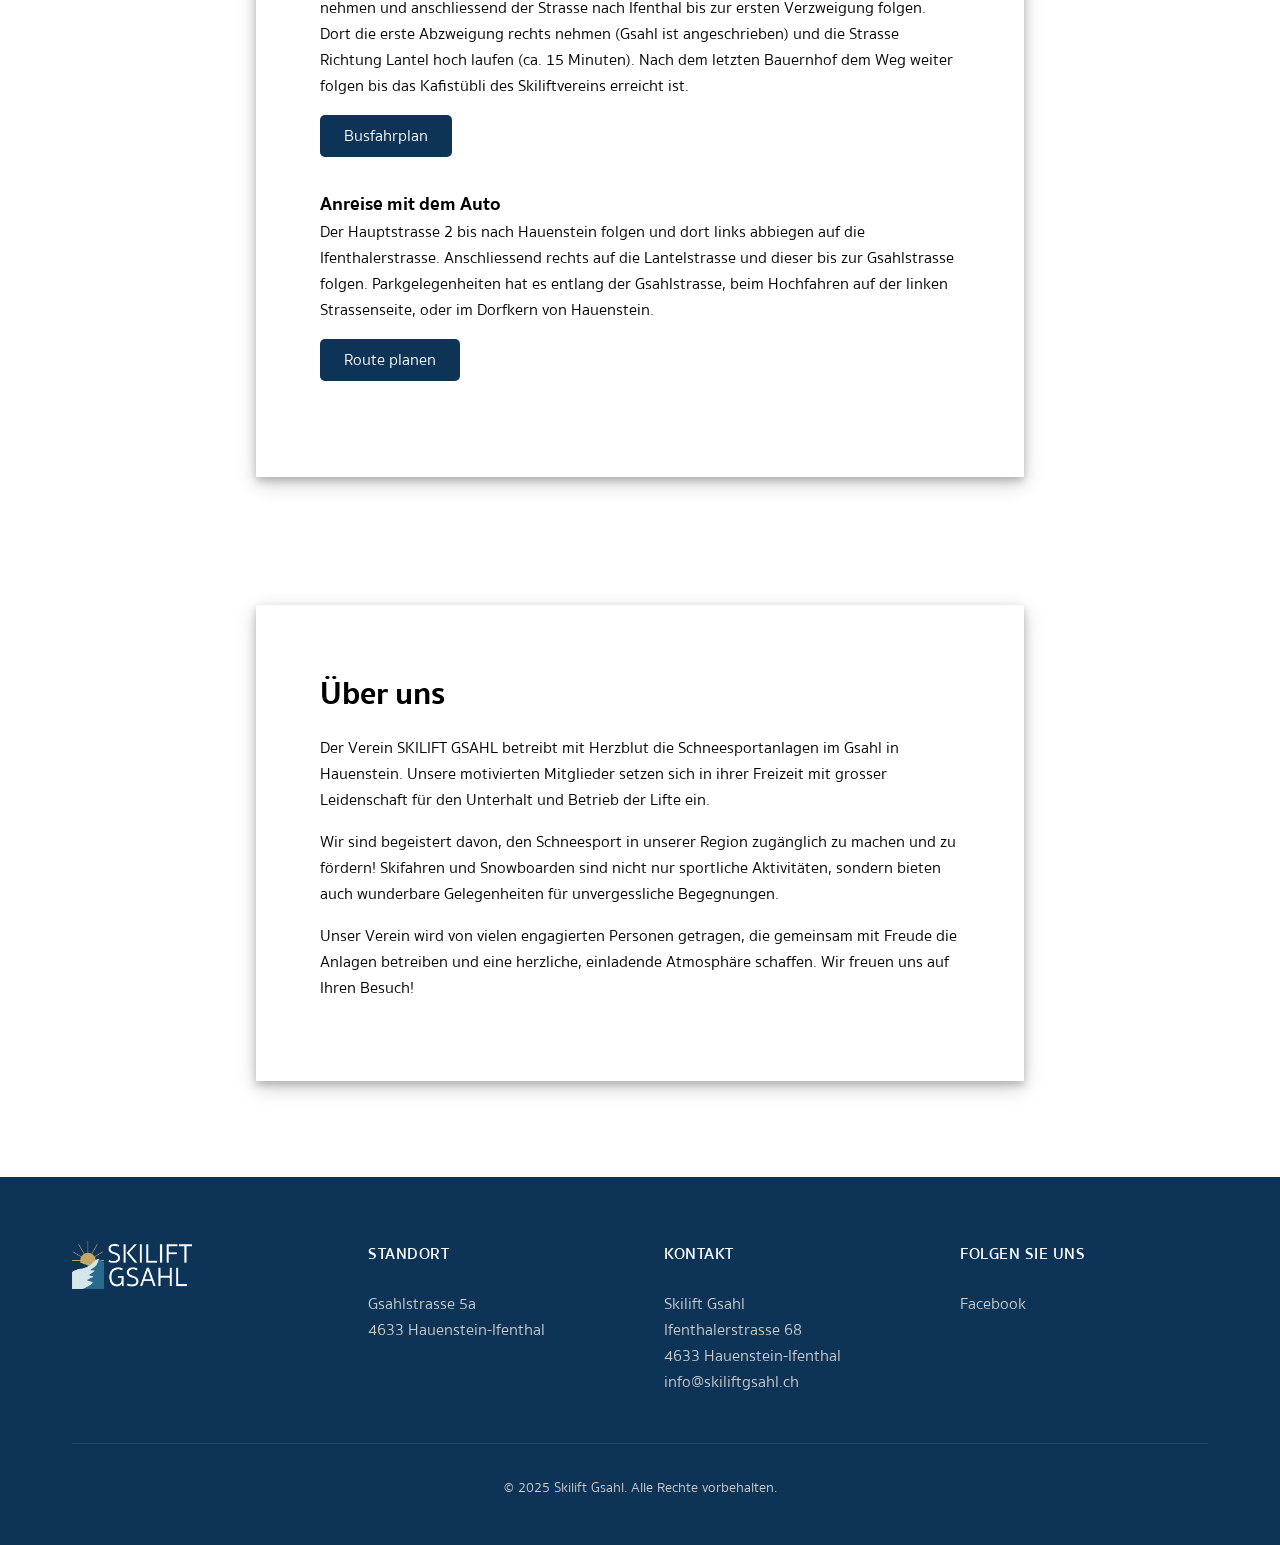
==== commit 5ce17f17: "Update article content for summer break announcement" ====
--- a/index.html
+++ b/index.html
@@ -61,16 +61,17 @@
 
             <article>
                 <header>
-                    <h2>Bald ist es wieder soweit...</h2>
-                    <p>
-                        Nach der fulminanten Saisoneröffnung lassen die Verhältnisse aktuell keinen Schneesport zu.
-                    </p>
-                    <p>
-                        Sobald wir eine neue Lieferung Schnee erhalten, werden unsere Pisten wieder für euch bereit
-                        sein!
-                    </p>
-                </header>
-                <img class="default-image" src="img/snow-half.png" alt="Es hat zu wenig Schnee">
+                    <h2>Wir haben Sommerpause...</h2>
+                    <p>
+                        Unser Skigebiet hat sich vorübergehend in einen Kuhweide verwandelt, während wir auf den nächsten Winter warten.
+                    </p>
+                    <p>
+                        Der nächste Höhepunkt in unserem Vereinjahr ist das Sommernachtsfest, welches am <b>31. Juli</b> in
+                        Hauenstein stattfindet.
+                    </p>
+                </header>
+                <img class="default-image" src="img/summer-night.png"
+                    alt="Minimalistische Flat-Style-Grafik eines festlich geschmückten Grills zum 1. August">
             </article>
 
         </section>
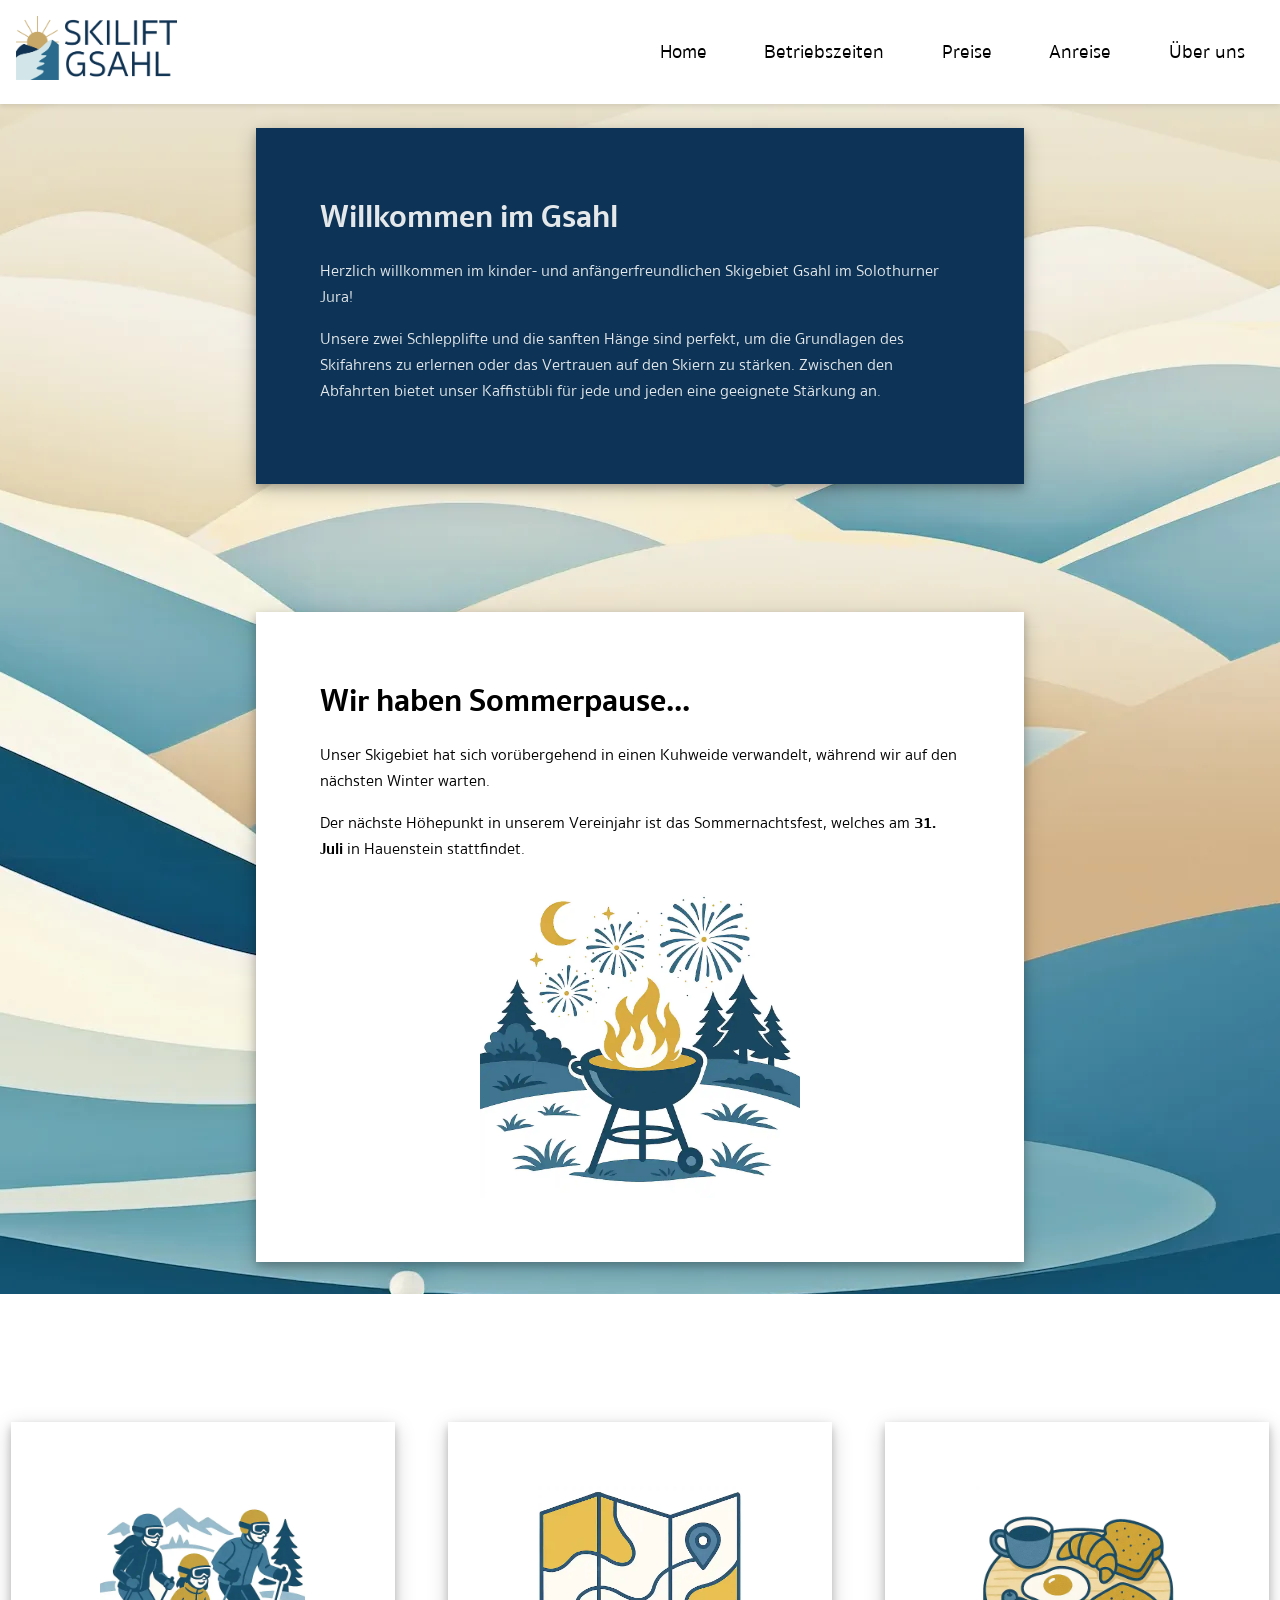
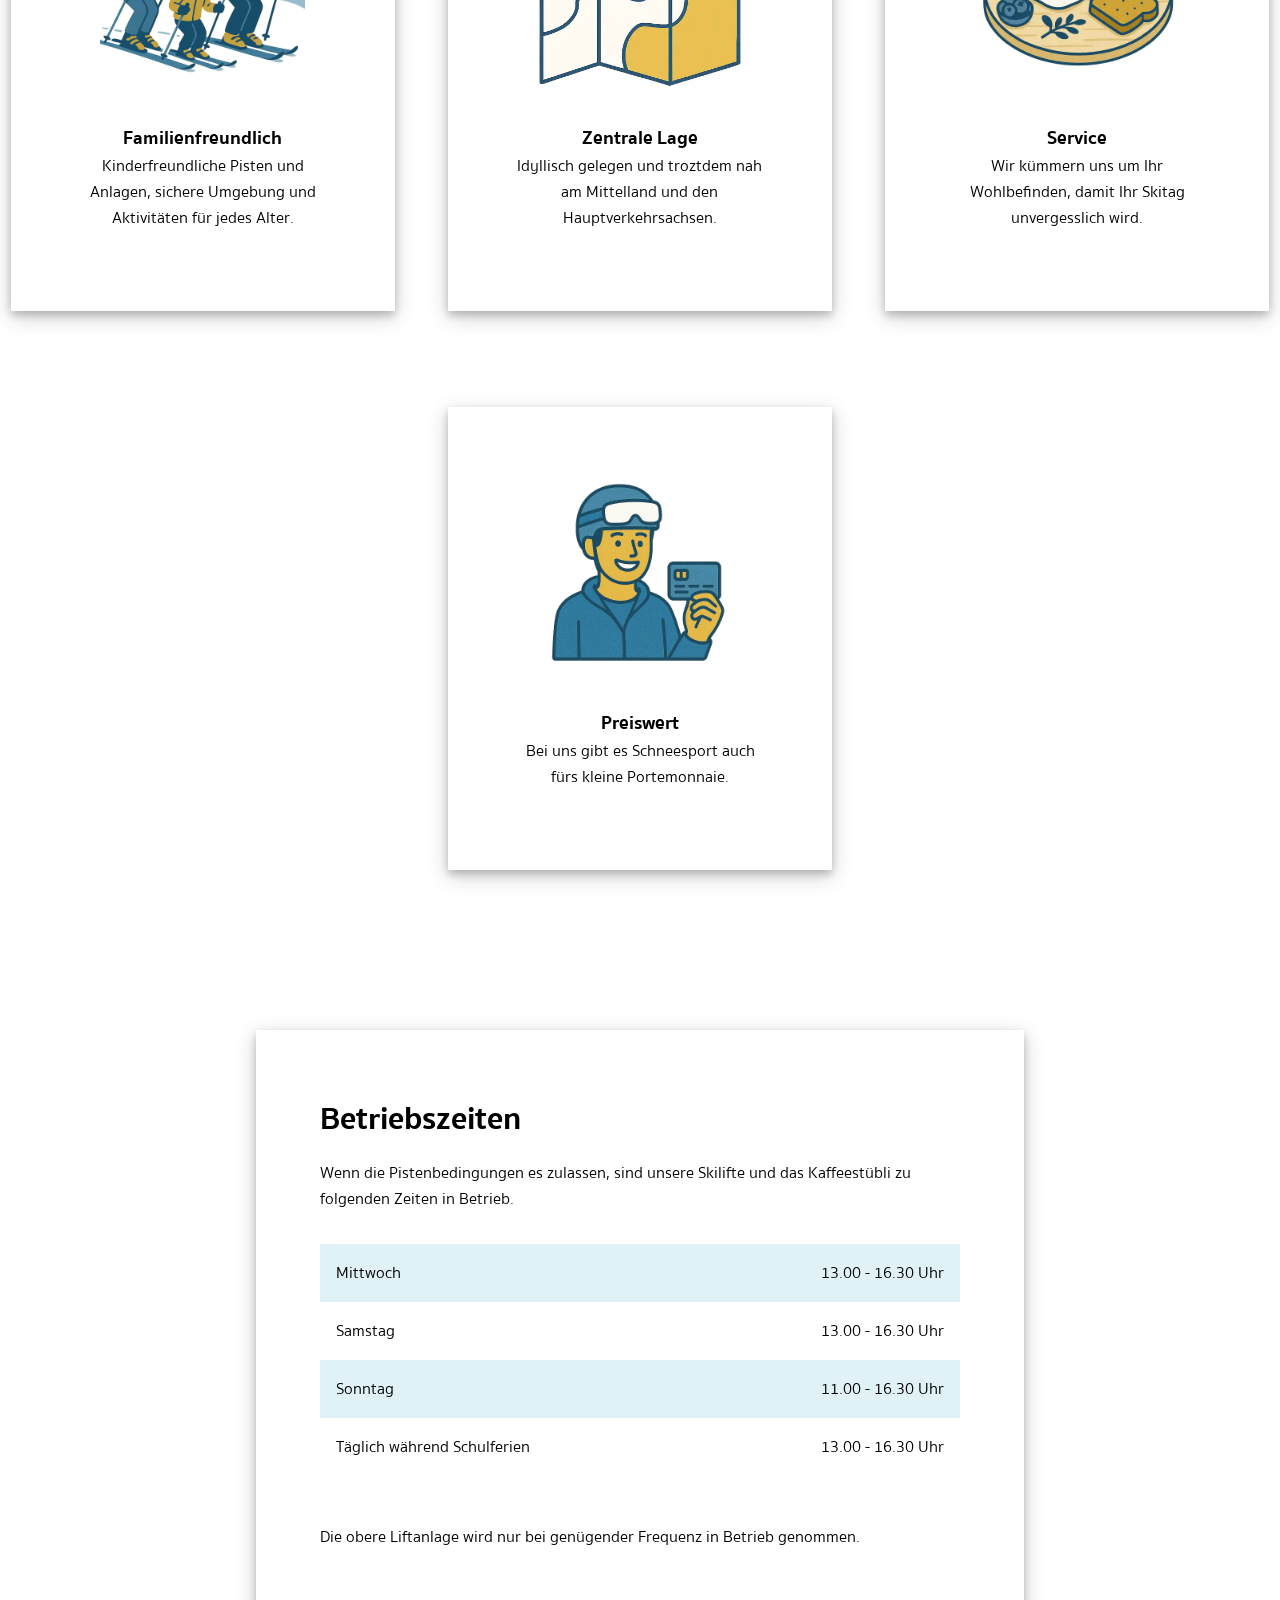
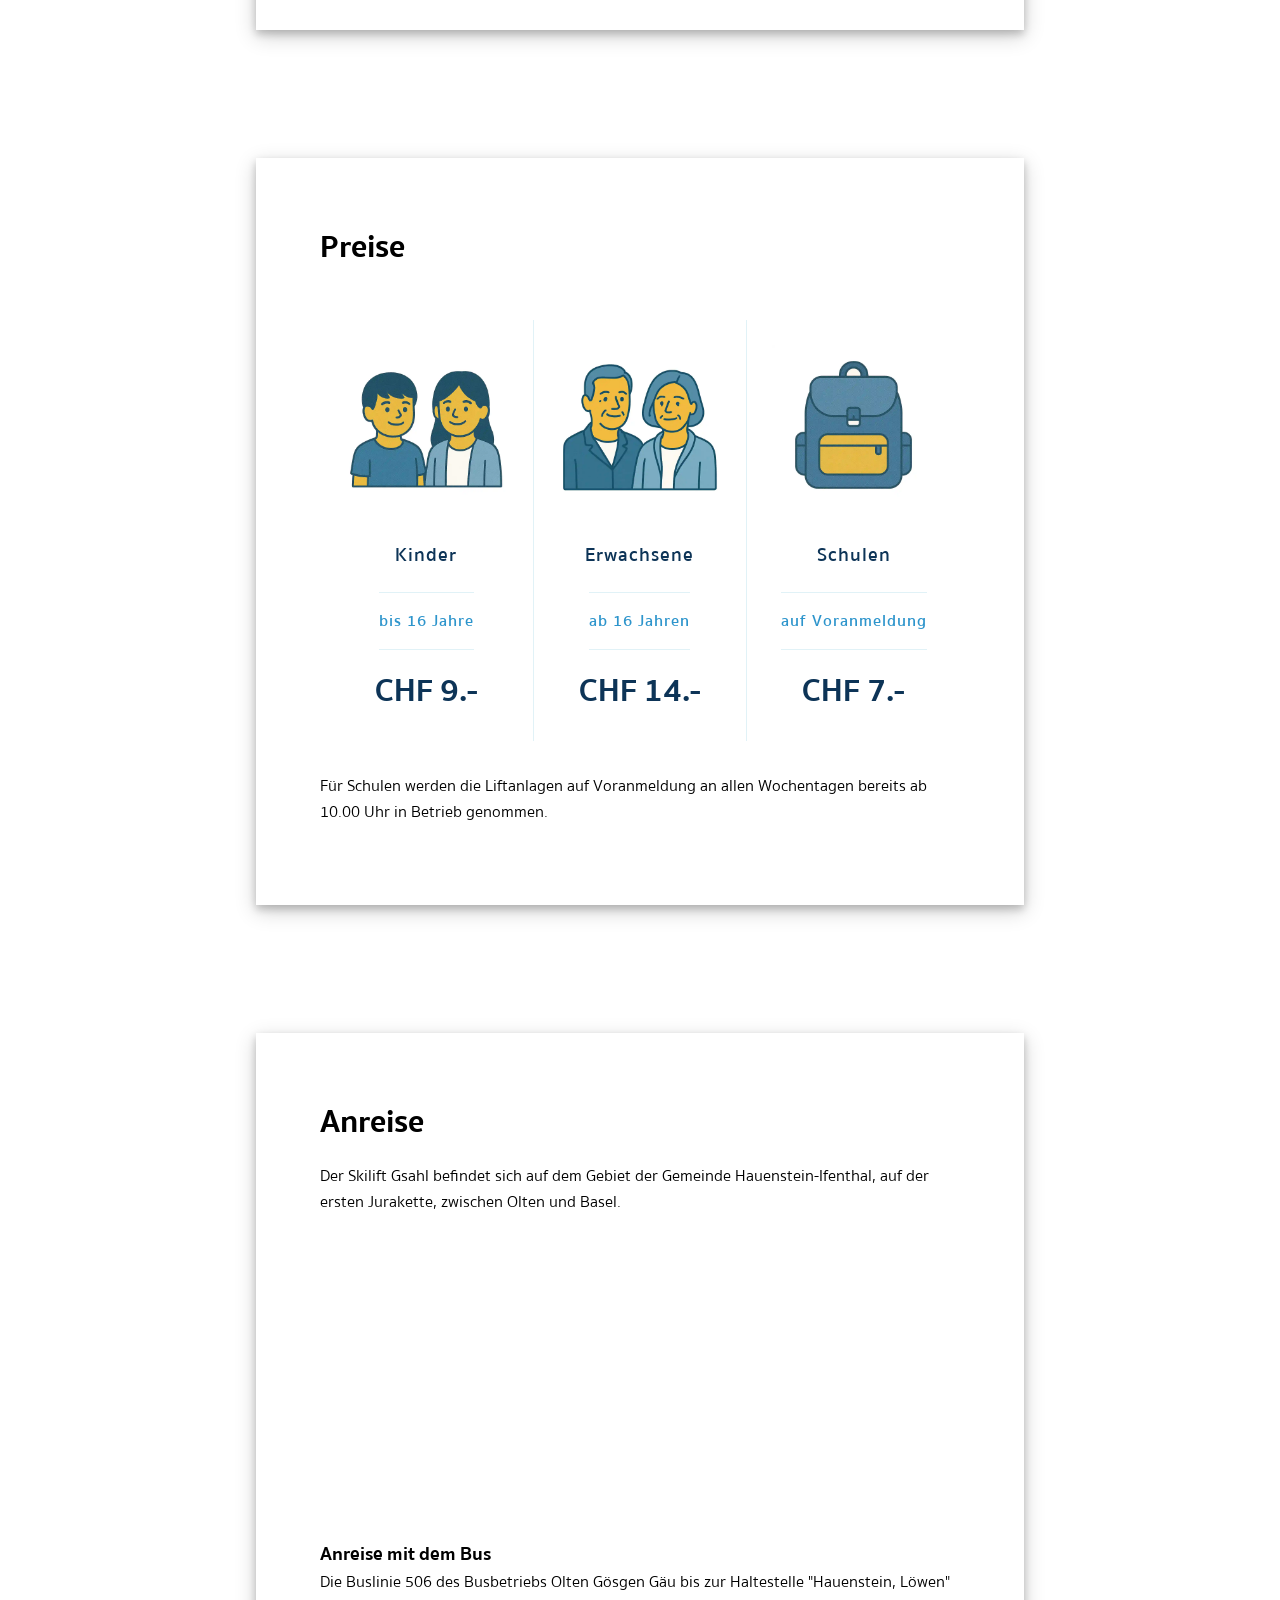
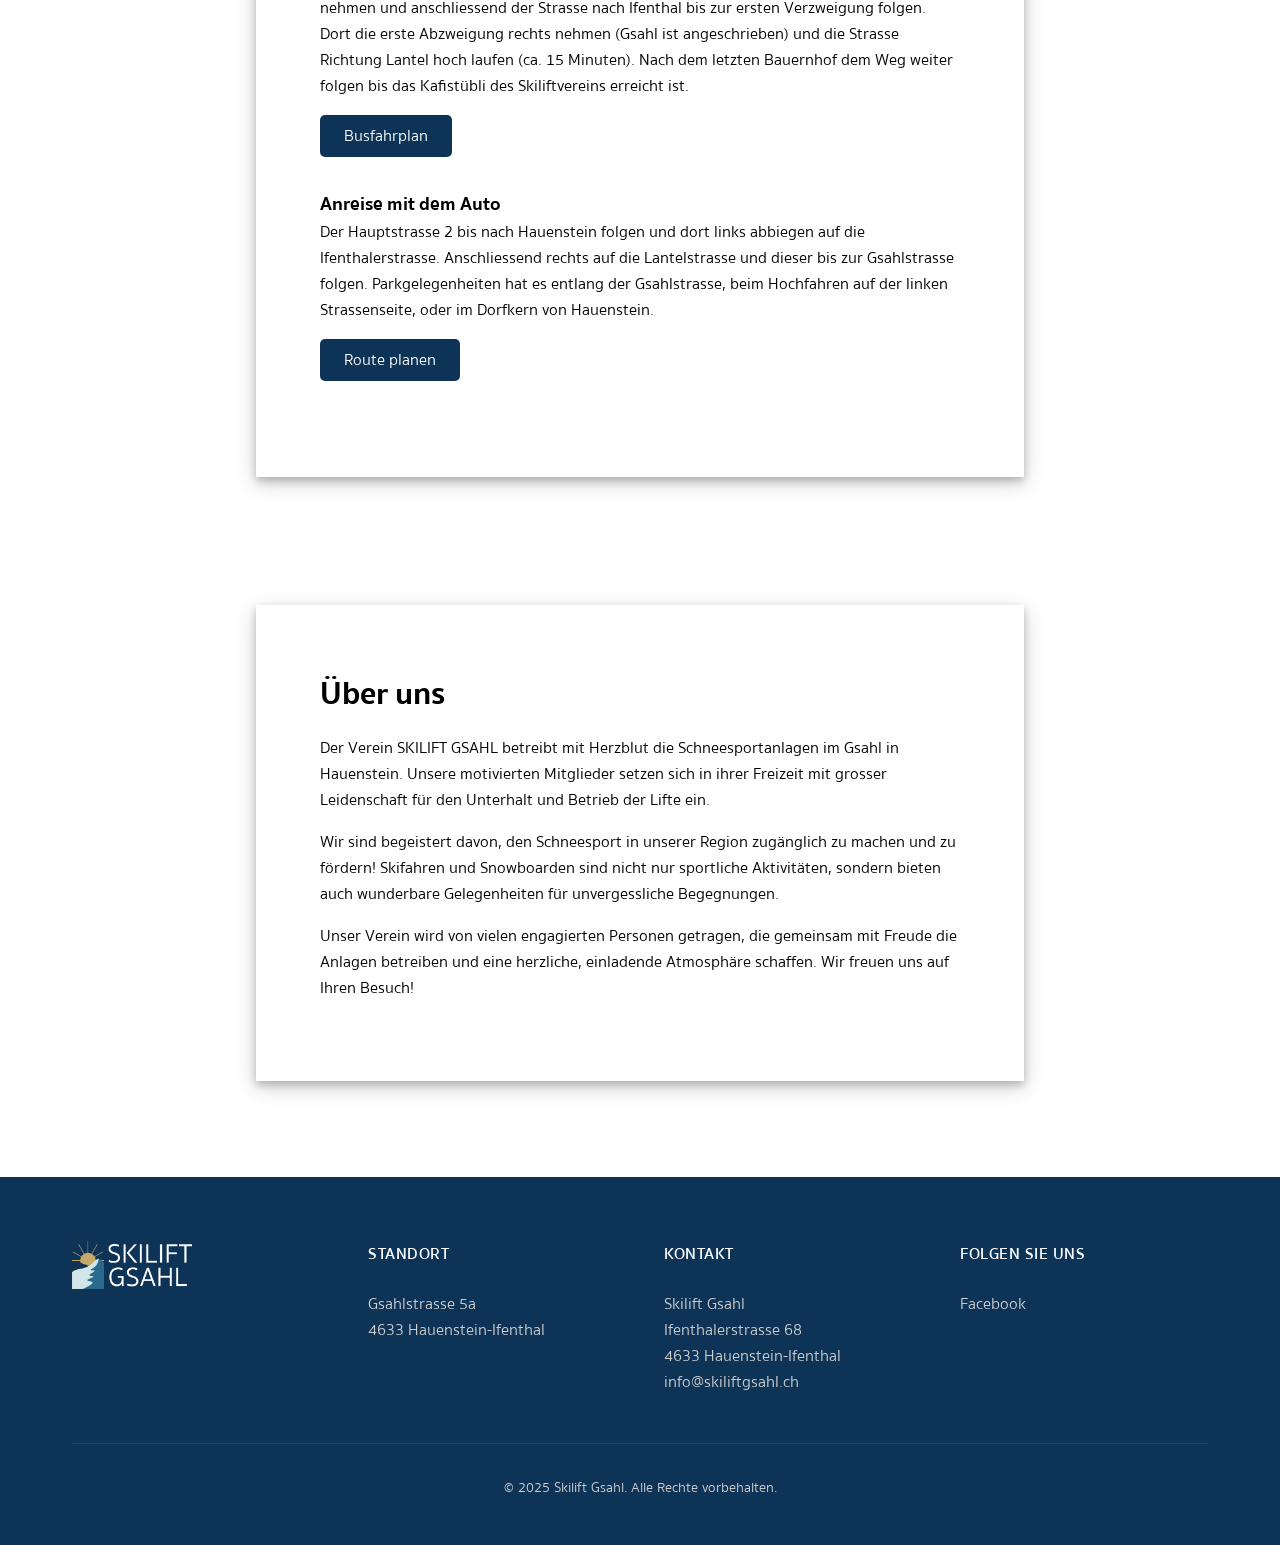
==== commit efef85db: "Use webp for all images" ====
--- a/index.html
+++ b/index.html
@@ -10,9 +10,9 @@
     <link rel="stylesheet" href="css/styles.css">
     <link rel="stylesheet" href="font/sukhumvitset/stylesheet.css">
 
-    <link rel="apple-touch-icon" sizes="180x180" href="img/apple-touch-icon.png">
-    <link rel="icon" type="image/png" sizes="32x32" href="img/favicon-32x32.png">
-    <link rel="icon" type="image/png" sizes="16x16" href="img/favicon-16x16.png">
+    <link rel="apple-touch-icon" sizes="180x180" href="img/apple-touch-icon.webp">
+    <link rel="icon" type="image/png" sizes="32x32" href="img/favicon-32x32.webp">
+    <link rel="icon" type="image/png" sizes="16x16" href="img/favicon-16x16.webp">
     <link rel="manifest" href="site.webmanifest">
 
     <link rel="canonical" href="https://skiliftgsahl.ch">
@@ -23,7 +23,7 @@
     <nav class="navigation">
         <div class="nav-logo">
             <a href="#" title="Skilift Gsahl">
-                <img src="img/logo-skilift.png" class="logo" alt="Logo des Skilift Gsahl">
+                <img src="img/logo-skilift.webp" class="logo" alt="Logo des Skilift Gsahl">
             </a>
         </div>
         <div class="nav-links">
@@ -70,7 +70,7 @@
                         Hauenstein stattfindet.
                     </p>
                 </header>
-                <img class="default-image" src="img/summer-night.png"
+                <img class="default-image" src="img/summer-night.webp"
                     alt="Minimalistische Flat-Style-Grafik eines festlich geschmückten Grills zum 1. August">
             </article>
 
@@ -80,7 +80,7 @@
 
             <article class="article-card">
                 <header>
-                    <img class="card-image" src="img/family.png" alt="Familie in Skiausrüstung">
+                    <img class="card-image" src="img/family.webp" alt="Familie in Skiausrüstung">
                     <h3>Familienfreundlich</h3>
                     <p>
                         Kinderfreundliche Pisten und Anlagen, sichere Umgebung und Aktivitäten für jedes Alter.
@@ -90,7 +90,7 @@
 
             <article class="article-card">
                 <header>
-                    <img class="card-image" src="img/location.png" alt="Eine abstrakte Karte">
+                    <img class="card-image" src="img/location.webp" alt="Eine abstrakte Karte">
                     <h3>Zentrale Lage</h3>
                     <p>
                         Idyllisch gelegen und troztdem nah am Mittelland und den Hauptverkehrsachsen.
@@ -100,7 +100,7 @@
 
             <article class="article-card">
                 <header>
-                    <img class="card-image" src="img/service.png" alt="Eine Zwischenmahlzeit">
+                    <img class="card-image" src="img/service.webp" alt="Eine Zwischenmahlzeit">
                     <h3>Service</h3>
                     <p>
                         Wir kümmern uns um Ihr Wohlbefinden, damit Ihr Skitag unvergesslich wird.
@@ -110,7 +110,7 @@
 
             <article class="article-card">
                 <header>
-                    <img class="card-image" src="img/affordable.png" alt="Person mit einer Krditkarte">
+                    <img class="card-image" src="img/affordable.webp" alt="Person mit einer Krditkarte">
                     <h3>Preiswert</h3>
                     <p>
                         Bei uns gibt es Schneesport auch fürs kleine Portemonnaie.
@@ -161,14 +161,14 @@
                 <div class="pricing-table">
 
                     <div class="pricing-plan">
-                        <img src="img/children.png" alt="Kinder" class="pricing-img">
+                        <img src="img/children.webp" alt="Kinder" class="pricing-img">
                         <h3 class="pricing-header">Kinder</h3>
                         <span class="pricing-features">bis 16 Jahre</span>
                         <span class="pricing-price">CHF 9.-</span>
                     </div>
 
                     <div class="pricing-plan">
-                        <img src="img/adults.png" alt="Erwachsene" class="pricing-img">
+                        <img src="img/adults.webp" alt="Erwachsene" class="pricing-img">
                         <h3 class="pricing-header">Erwachsene</h3>
                         <span class="pricing-features">ab 16 Jahren</span>
                         <span class="pricing-price">CHF 14.-</span>
@@ -176,7 +176,7 @@
 
 
                     <div class="pricing-plan">
-                        <img src="img/school.png" alt="Eine Schultasche" class="pricing-img">
+                        <img src="img/school.webp" alt="Eine Schultasche" class="pricing-img">
                         <h3 class="pricing-header">Schulen</h3>
                         <span class="pricing-features">auf Voranmeldung</span>
                         <span class="pricing-price">CHF 7.-</span>
@@ -254,7 +254,7 @@
         <div class="footer-container">
             <div class="footer-top">
                 <div class="footer-column">
-                    <img src="img/logo-skilift-white.png" class="footer-logo" alt="Logo Skilift Gsahl">
+                    <img src="img/logo-skilift-white.webp" class="footer-logo" alt="Logo Skilift Gsahl">
                 </div>
                 <div class="footer-column">
                     <h3>Standort</h3>
--- a/css/styles.css
+++ b/css/styles.css
@@ -174,7 +174,7 @@
 }
 
 .with-background {
-  background-image: url("../img/background-4096.jpg");
+  background-image: url("../img/background-4096.webp");
   background-repeat: no-repeat;
   background-position: top;
 }
@@ -203,13 +203,13 @@
 
 @media (max-width: 1024px) {
   .with-background {
-    background-image: url("../img/background-1024.jpg");
+    background-image: url("../img/background-1024.webp");
   }
 }
 
 @media (min-width: 1025px) and (max-width: 2048px) {
   .with-background {
-    background-image: url("../img/background-2048.jpg");
+    background-image: url("../img/background-2048.webp");
   }
 }
 
